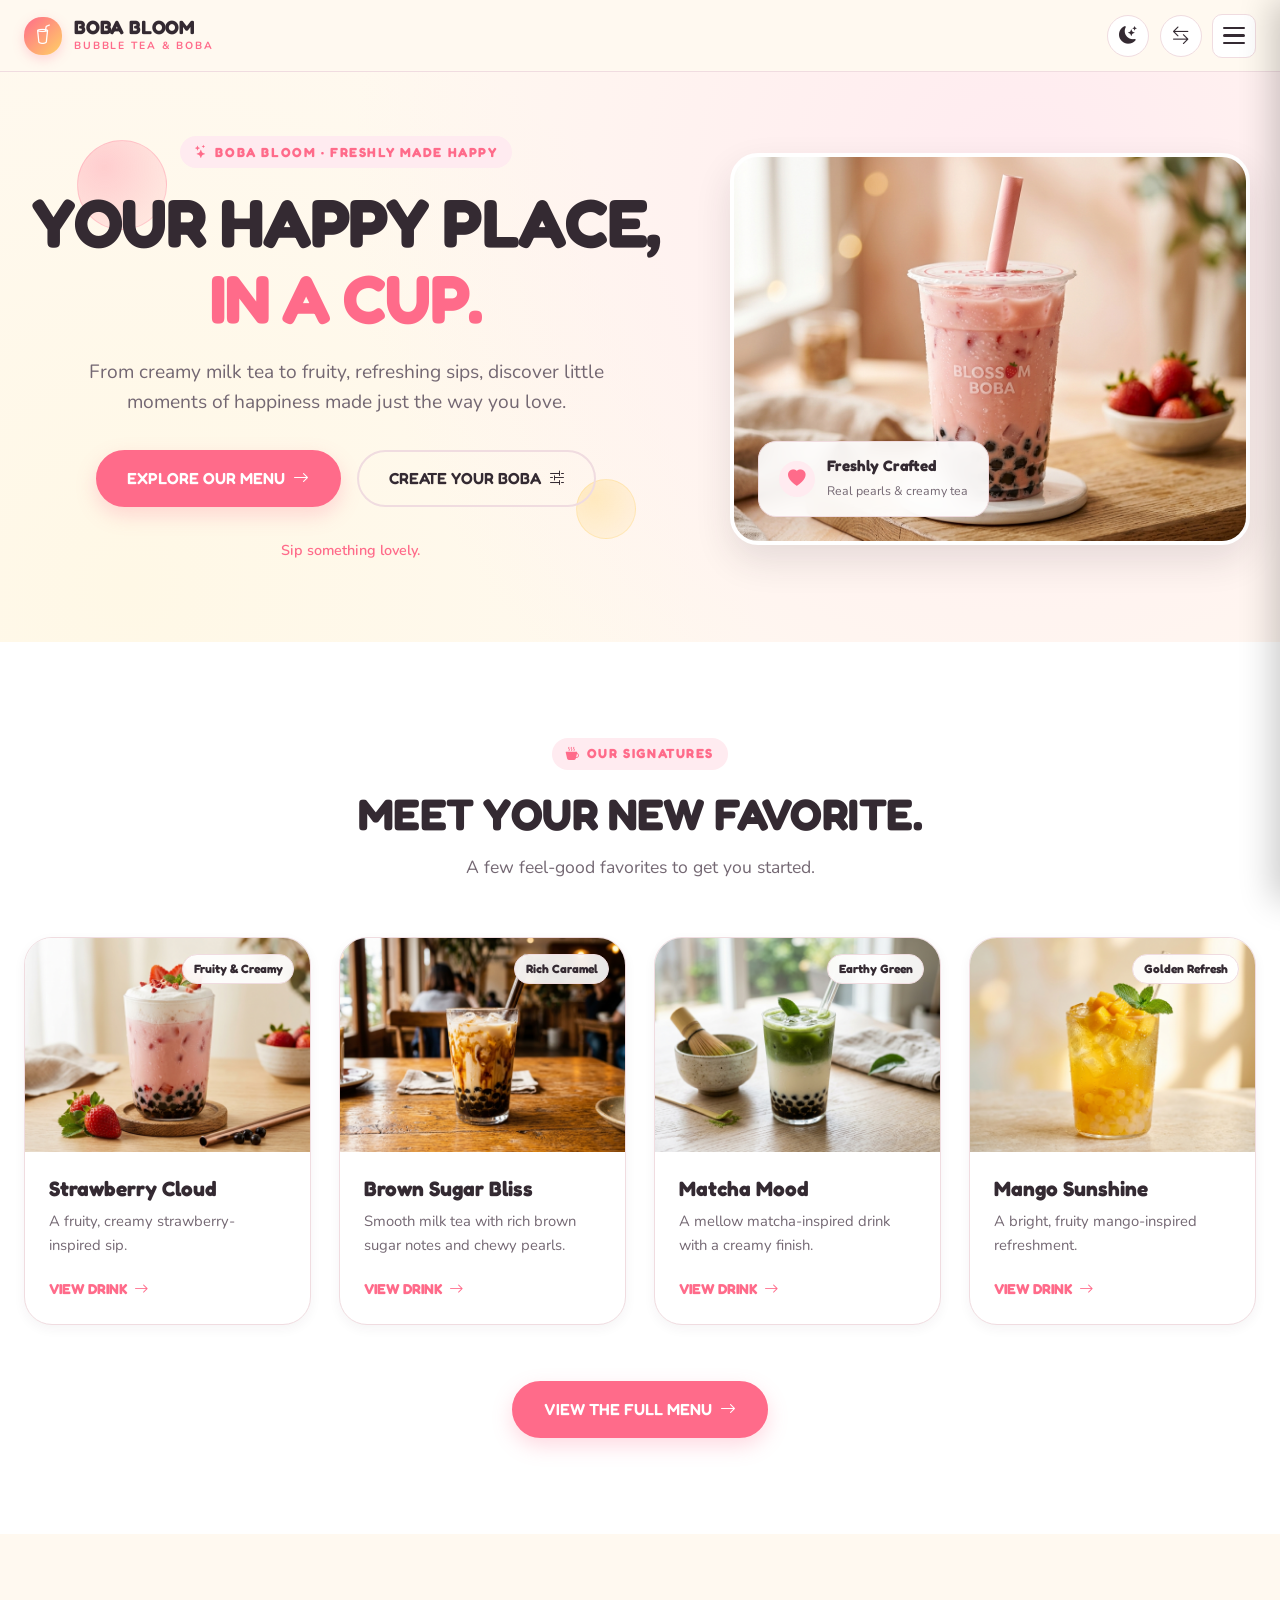
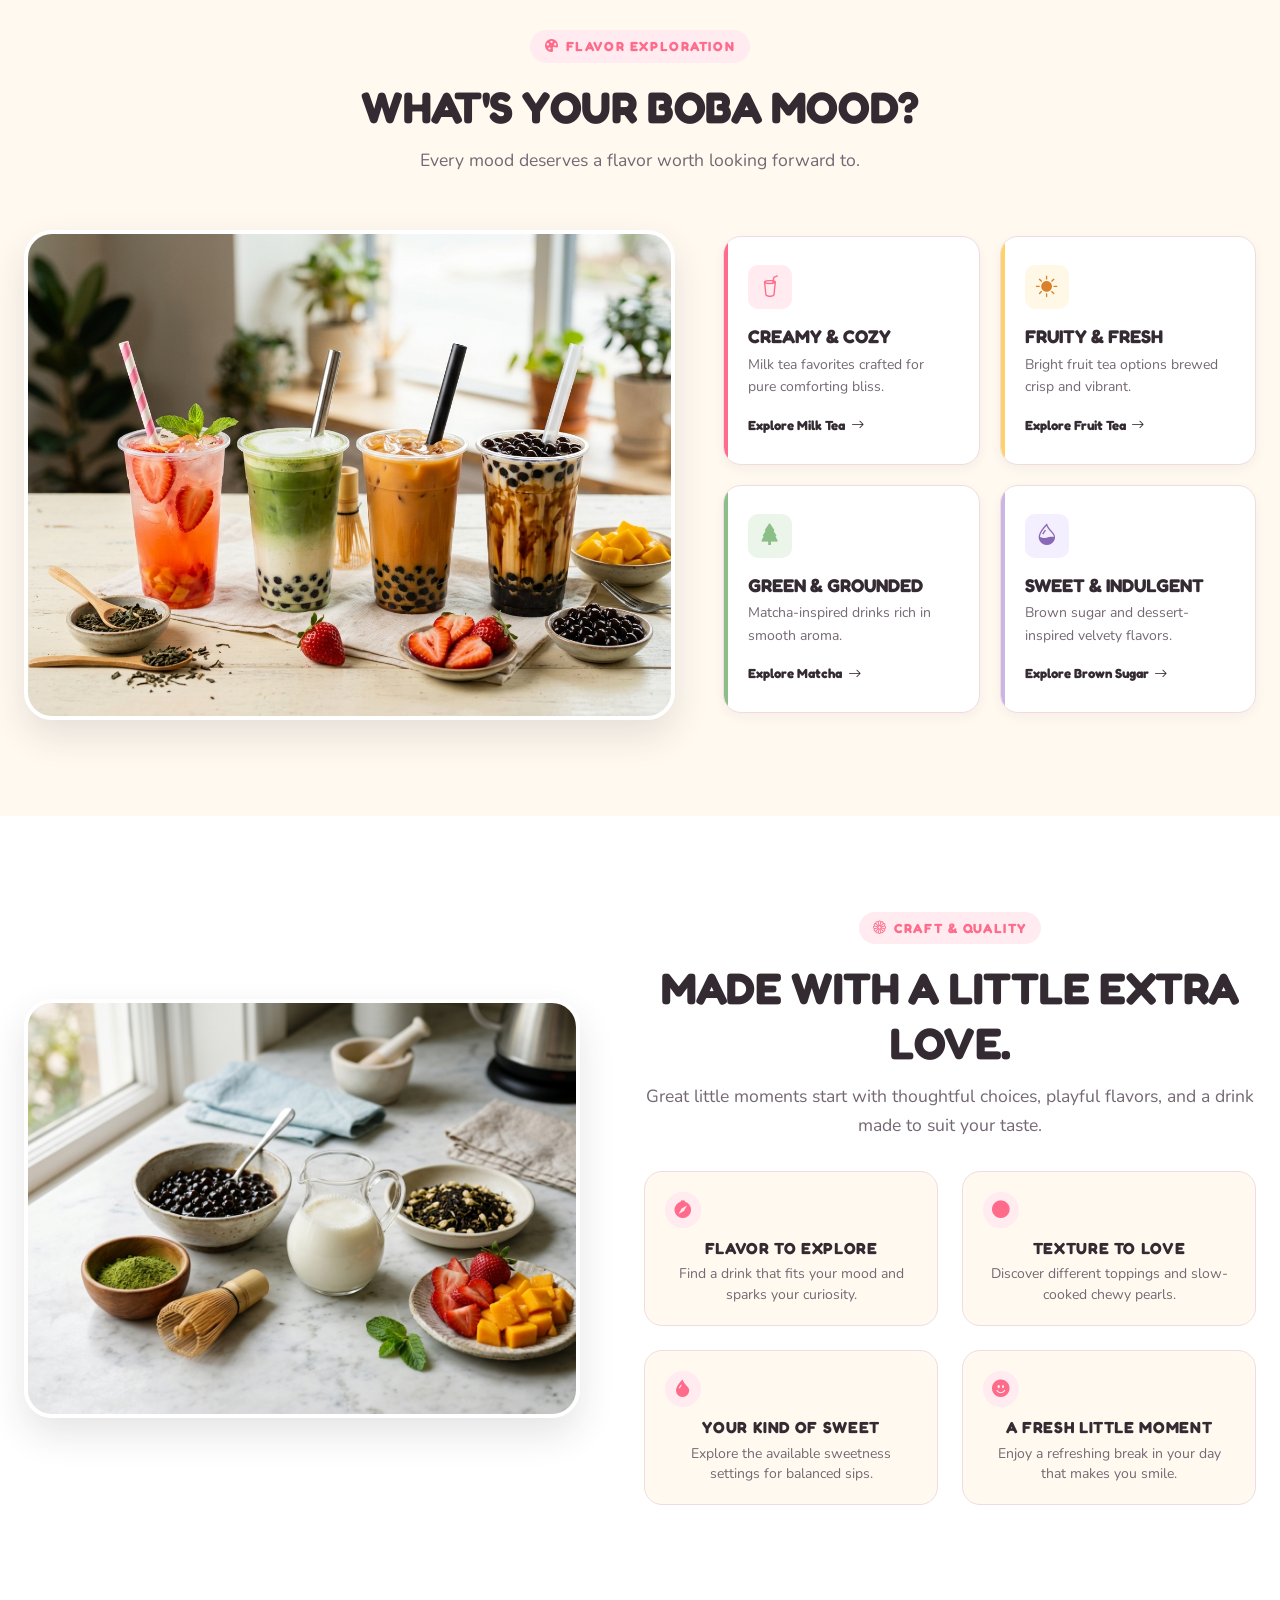
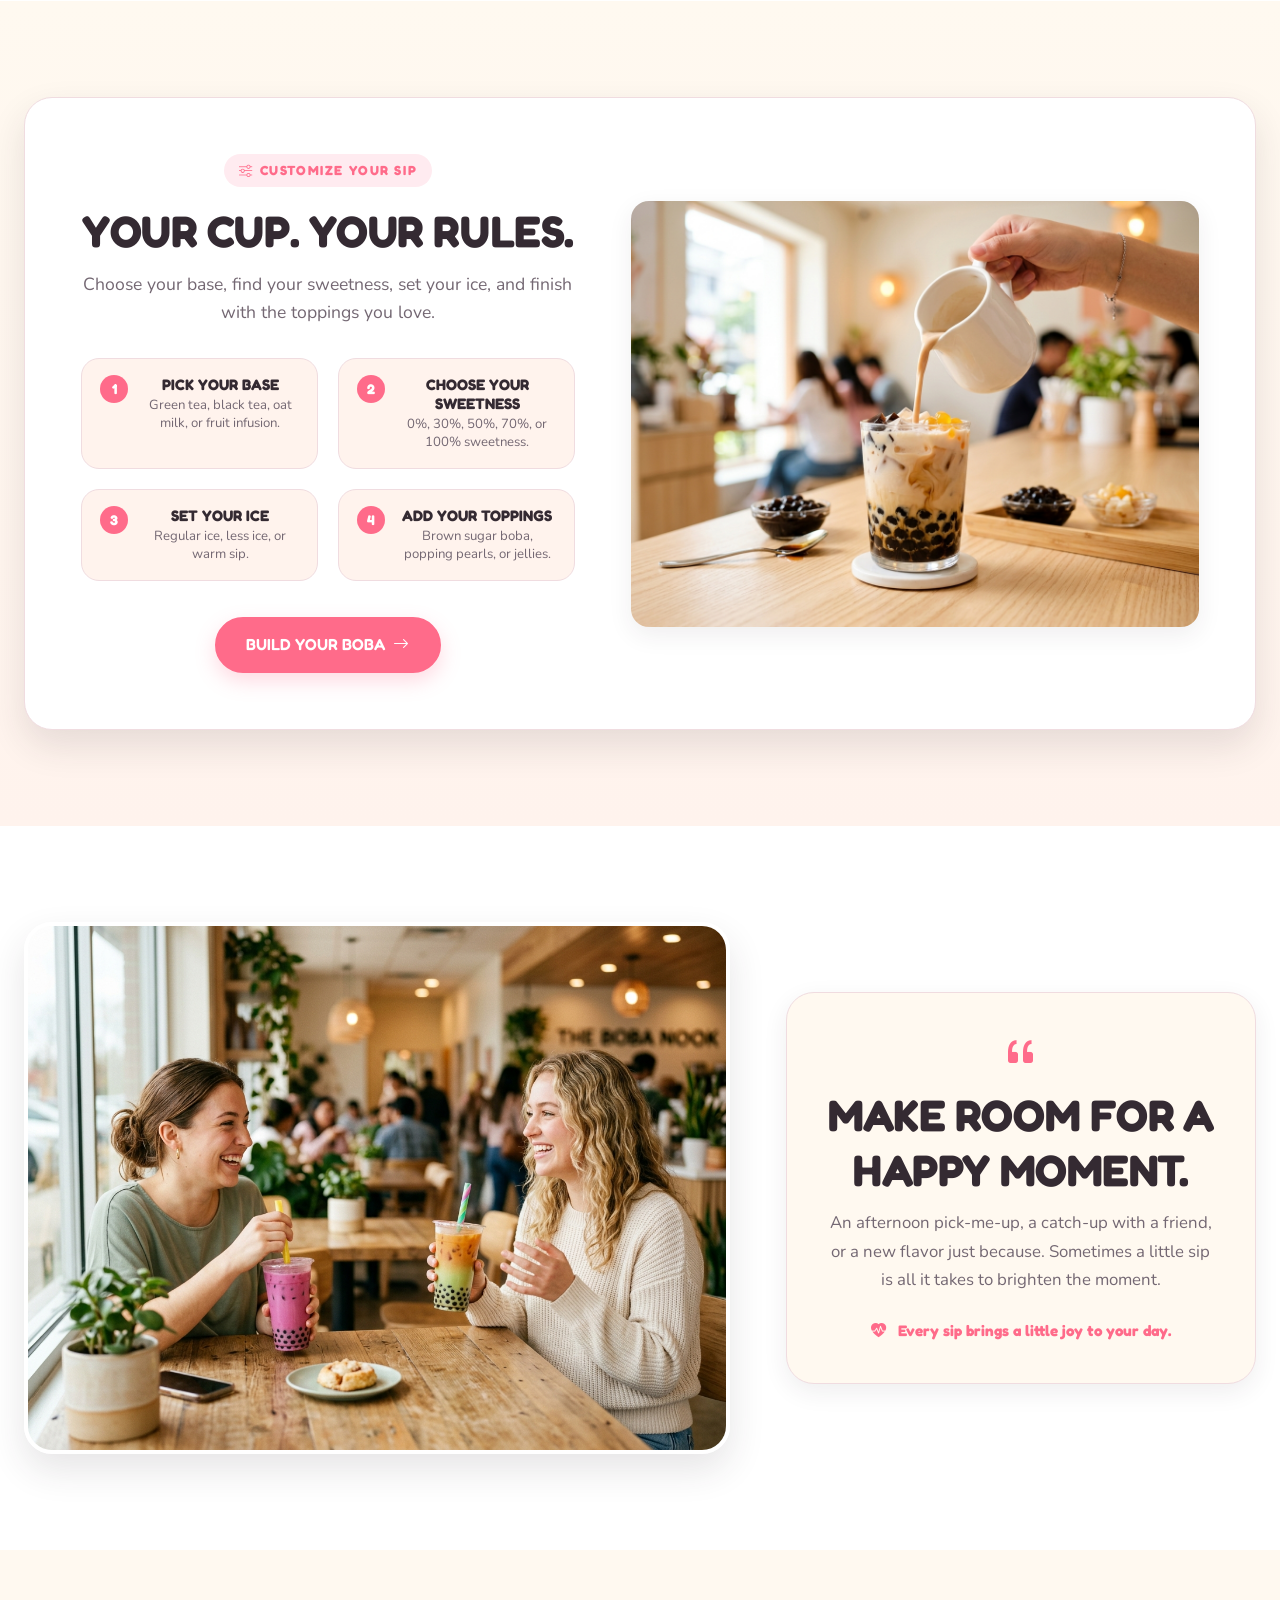
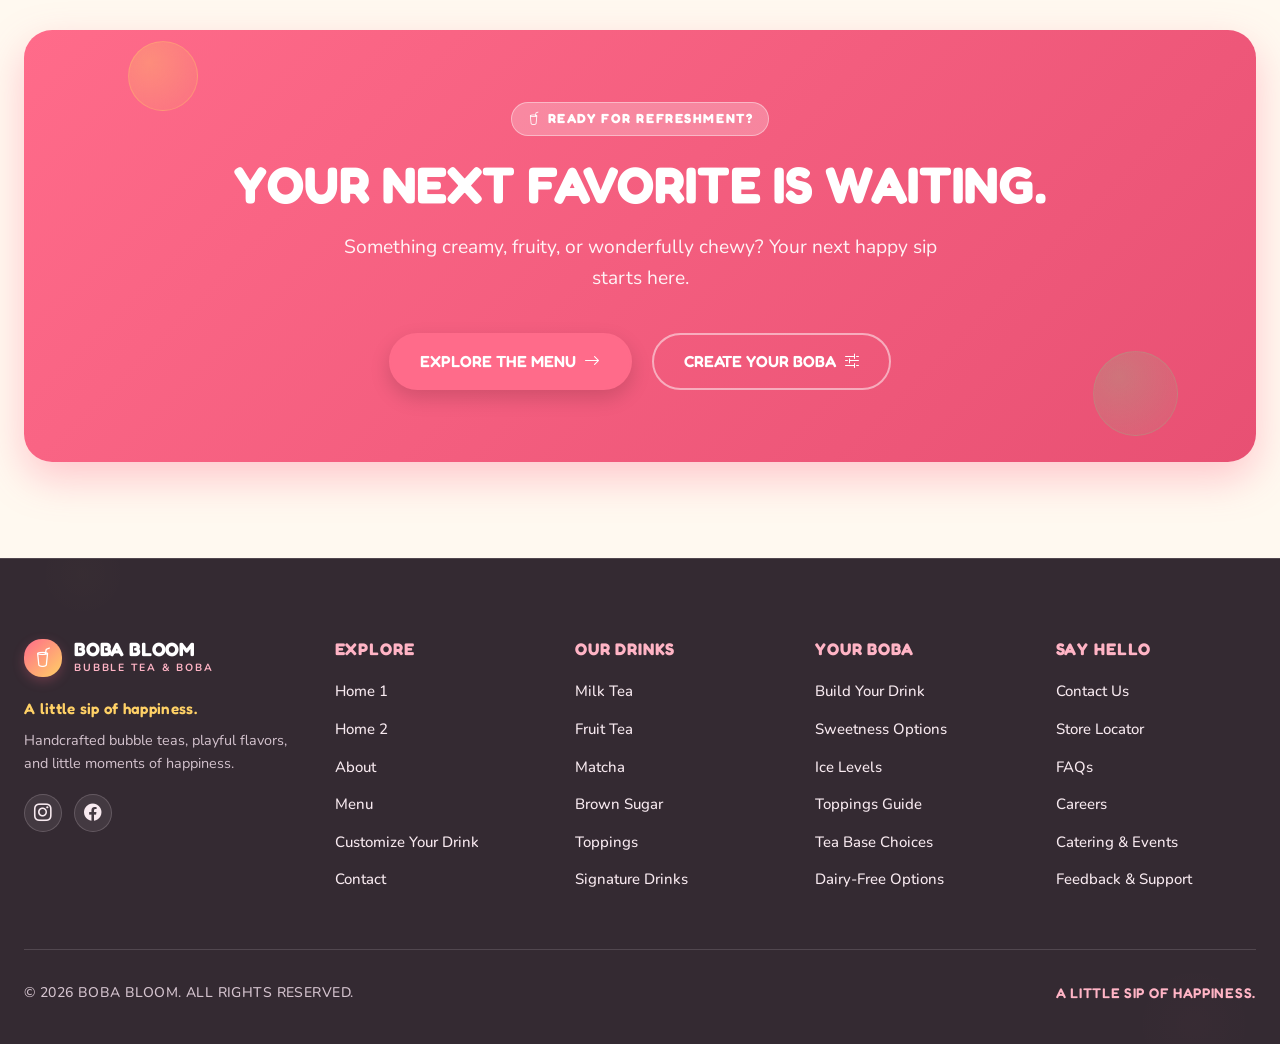
==== index.html @ f73e334e "Initial commit" ====
<!DOCTYPE html>
<html lang="en" dir="ltr" data-theme="light">
<head>
  <meta charset="UTF-8">
  <meta name="viewport" content="width=device-width, initial-scale=1.0">
  <title>BOBA BLOOM — A Little Sip of Happiness | Bubble Tea & Boba Shop</title>
  <meta name="description" content="Discover playful flavors, creamy milk teas, and handcrafted boba drinks at Boba Bloom. Made fresh with love to bring a little sip of happiness to your day.">

  <!-- Favicon -->
  <link rel="icon" type="image/svg+xml" href="assets/images/favicon.svg">
  <link rel="icon" type="image/png" sizes="32x32" href="assets/images/favicon.png">
  <link rel="apple-touch-icon" href="assets/images/favicon.png">

  <!-- Instant Theme & Direction initialization to prevent layout/color flash -->
  <script>
    (function () {
      try {
        const savedTheme = localStorage.getItem('boba_bloom_theme');
        if (savedTheme) {
          document.documentElement.setAttribute('data-theme', savedTheme);
        } else if (window.matchMedia && window.matchMedia('(prefers-color-scheme: dark)').matches) {
          document.documentElement.setAttribute('data-theme', 'dark');
        }
        const savedDir = localStorage.getItem('boba_bloom_dir');
        if (savedDir) {
          document.documentElement.setAttribute('dir', savedDir);
          document.documentElement.setAttribute('lang', savedDir === 'rtl' ? 'ar' : 'en');
        }
      } catch (e) {}
    })();
  </script>

  <!-- Google Fonts: Fredoka & Nunito -->
  <link rel="preconnect" href="https://fonts.googleapis.com">
  <link rel="preconnect" href="https://fonts.gstatic.com" crossorigin>
  <link href="https://fonts.googleapis.com/css2?family=Fredoka:wght@400;500;600;700&family=Nunito:ital,wght@0,400;0,600;0,700;0,800;1,400&display=swap" rel="stylesheet">

  <!-- Bootstrap Icons -->
  <link rel="stylesheet" href="https://cdn.jsdelivr.net/npm/bootstrap-icons@1.11.3/font/bootstrap-icons.min.css">

  <!-- Stylesheets -->
  <link rel="stylesheet" href="assets/css/style.css">
  <link rel="stylesheet" href="assets/css/pages/home.css">
  <link rel="stylesheet" href="assets/css/responsive.css">
</head>
<body>

  <!-- ========================================================================
       GLOBAL NAVBAR
       ======================================================================== -->
  <header class="boba-navbar" role="banner">
    <div class="boba-container boba-navbar-inner">
      
      <!-- Brand Logo -->
      <a href="index.html" class="boba-brand" aria-label="Boba Bloom Homepage">
        <div class="boba-logo-icon" aria-hidden="true">
          <i class="bi bi-cup-straw"></i>
        </div>
        <div class="boba-brand-text">
          <span class="boba-brand-name">BOBA BLOOM</span>
          <span class="boba-brand-descriptor">BUBBLE TEA & BOBA</span>
        </div>
      </a>

      <!-- Desktop Navigation Menu (1281px+) -->
      <nav class="boba-nav-menu" aria-label="Primary Navigation">
        <div class="boba-nav-dropdown">
          <a href="index.html" class="boba-nav-link active" aria-haspopup="true" aria-expanded="false">
            <span>HOME</span>
            <i class="bi bi-chevron-down" style="font-size: 0.75rem;" aria-hidden="true"></i>
          </a>
          <div class="boba-dropdown-menu" role="menu">
            <a href="index.html" class="boba-dropdown-link active" role="menuitem">Home 1</a>
            <a href="home2.html" class="boba-dropdown-link" role="menuitem">Home 2</a>
          </div>
        </div>
        <a href="about.html" class="boba-nav-link">ABOUT</a>
        <a href="menu.html" class="boba-nav-link">CATEGORIES</a>
        <a href="customize.html" class="boba-nav-link">CUSTOMIZE DRINK</a>
        <a href="about.html#our-story" class="boba-nav-link">BLOG</a>
        <a href="contact.html" class="boba-nav-link">CONTACT</a>
      </nav>

      <!-- Right Side Controls & Actions -->
      <div class="boba-nav-controls">
        
        <!-- Dark Mode Toggle Button -->
        <button type="button" class="boba-icon-btn theme-toggle-btn" aria-label="Toggle dark mode" title="Toggle dark mode">
          <i class="bi bi-moon-stars-fill"></i>
        </button>

        <!-- RTL / LTR Direction Toggle Button -->
        <button type="button" class="boba-icon-btn rtl-toggle-btn" aria-label="Toggle text direction" title="RTL / LTR Toggle">
          <i class="bi bi-arrow-left-right" aria-hidden="true"></i>
        </button>

        <!-- Desktop Explore Menu CTA Button -->
        <a href="contact.html#contact-form" class="boba-btn boba-btn-dark boba-navbar-cta">
          <span>EXPLORE MENU</span>
          <i class="bi bi-arrow-right" aria-hidden="true"></i>
        </a>

        <!-- Mobile/Tablet Hamburger Menu Toggle -->
        <button type="button" class="boba-hamburger-btn" aria-label="Open navigation menu" aria-expanded="false" aria-controls="mobile-drawer">
          <span></span>
          <span></span>
          <span></span>
        </button>

      </div>

    </div>
  </header>

  <!-- ========================================================================
       MOBILE & TABLET DRAWER MENU
       ======================================================================== -->
  <div class="boba-drawer-backdrop" aria-hidden="true"></div>
  
  <aside id="mobile-drawer" class="boba-drawer" aria-label="Mobile Navigation Drawer" aria-hidden="true">
    <div class="boba-drawer-header">
      <a href="index.html" class="boba-brand" aria-label="Boba Bloom Homepage">
        <div class="boba-logo-icon" aria-hidden="true">
          <i class="bi bi-cup-straw"></i>
        </div>
        <div class="boba-brand-text">
          <span class="boba-brand-name">BOBA BLOOM</span>
          <span class="boba-brand-descriptor">BUBBLE TEA & BOBA</span>
        </div>
      </a>
      <button type="button" class="boba-drawer-close" aria-label="Close navigation menu">
        <i class="bi bi-x-lg"></i>
      </button>
    </div>

    <div class="boba-drawer-body">
      <nav class="boba-drawer-nav" aria-label="Mobile Menu Links">
        <!-- Home Dropdown -->
        <div class="boba-drawer-dropdown is-expanded">
          <button type="button" class="boba-drawer-link boba-drawer-dropdown-btn active" aria-expanded="true">
            <span class="drawer-link-inner">
              <i class="bi bi-house-door" aria-hidden="true"></i>
              <span>HOME</span>
            </span>
            <i class="bi bi-chevron-down drawer-chevron" aria-hidden="true"></i>
          </button>
          <div class="boba-drawer-submenu">
            <a href="index.html" class="boba-drawer-sublink active">
              <i class="bi bi-cup-straw" aria-hidden="true"></i>
              <span>Home 1</span>
            </a>
            <a href="home2.html" class="boba-drawer-sublink">
              <i class="bi bi-journal-album" aria-hidden="true"></i>
              <span>Home 2</span>
            </a>
          </div>
        </div>

        <!-- About -->
        <a href="about.html" class="boba-drawer-link">
          <span class="drawer-link-inner">
            <i class="bi bi-info-circle" aria-hidden="true"></i>
            <span>ABOUT</span>
          </span>
          <i class="bi bi-chevron-right" aria-hidden="true"></i>
        </a>

        <!-- Categories -->
        <a href="menu.html" class="boba-drawer-link">
          <span class="drawer-link-inner">
            <i class="bi bi-cup-straw" aria-hidden="true"></i>
            <span>CATEGORIES</span>
          </span>
          <i class="bi bi-chevron-right" aria-hidden="true"></i>
        </a>

        <!-- Customize Drink -->
        <a href="customize.html" class="boba-drawer-link">
          <span class="drawer-link-inner">
            <i class="bi bi-cup-hot" aria-hidden="true"></i>
            <span>CUSTOMIZE DRINK</span>
          </span>
          <i class="bi bi-chevron-right" aria-hidden="true"></i>
        </a>

        <!-- Blog -->
        <a href="about.html#our-story" class="boba-drawer-link">
          <span class="drawer-link-inner">
            <i class="bi bi-journal-text" aria-hidden="true"></i>
            <span>BLOG</span>
          </span>
          <i class="bi bi-chevron-right" aria-hidden="true"></i>
        </a>

        <!-- Contact -->
        <a href="contact.html" class="boba-drawer-link">
          <span class="drawer-link-inner">
            <i class="bi bi-envelope" aria-hidden="true"></i>
            <span>CONTACT</span>
          </span>
          <i class="bi bi-chevron-right" aria-hidden="true"></i>
        </a>
      </nav>

      <div class="boba-drawer-controls">
        <span class="boba-drawer-controls-label">Theme &amp; Direction</span>
        <div class="boba-drawer-toggle-group">
          <button type="button" class="boba-icon-btn theme-toggle-btn" aria-label="Toggle dark mode" title="Toggle dark mode">
            <i class="bi bi-moon-stars-fill"></i>
          </button>
          <button type="button" class="boba-icon-btn rtl-toggle-btn" aria-label="Toggle text direction" title="RTL / LTR Toggle">
            <i class="bi bi-arrow-left-right" aria-hidden="true"></i>
          </button>
        </div>
      </div>
    </div>

    <div class="boba-drawer-footer">
      <a href="contact.html#contact-form" class="boba-btn boba-btn-primary boba-drawer-btn" style="width: 100%;">
        <span>EXPLORE MENU</span>
        <i class="bi bi-arrow-right" aria-hidden="true"></i>
      </a>
    </div>
  </aside>

  <!-- ========================================================================
       MAIN CONTENT (EXACTLY 7 SECTIONS)
       ======================================================================== -->
  <main id="main-content">

    <!-- ----------------------------------------------------------------------
         SECTION 1 — HERO: YOUR HAPPY PLACE, IN A CUP.
         ---------------------------------------------------------------------- -->
    <section class="hero-section" aria-labelledby="hero-heading">
      
      <!-- Decorative background bubbles -->
      <div class="boba-bubble boba-bubble-pink animate-float" style="width: 90px; height: 90px; top: 12%; left: 6%;" aria-hidden="true"></div>
      <div class="boba-bubble boba-bubble-mango animate-float-delay" style="width: 60px; height: 60px; bottom: 18%; left: 45%;" aria-hidden="true"></div>
      <div class="boba-bubble boba-bubble-matcha animate-float" style="width: 75px; height: 75px; top: 18%; right: 5%;" aria-hidden="true"></div>

      <div class="boba-container hero-grid">
        
        <!-- Hero Left Column: Editorial Copy & CTAs -->
        <div class="hero-content">
          <div class="boba-eyebrow">
            <i class="bi bi-stars" aria-hidden="true"></i>
            <span>BOBA BLOOM · FRESHLY MADE HAPPY</span>
          </div>
          
          <h1 id="hero-heading" class="hero-title">
            YOUR HAPPY PLACE, <br>
            <span class="highlight-pink">IN A CUP.</span>
          </h1>
          
          <p class="hero-text">
            From creamy milk tea to fruity, refreshing sips, discover little moments of happiness made just the way you love.
          </p>

          <div class="hero-btn-group boba-btn-group-mobile-stack">
            <a href="contact.html#contact-form" class="boba-btn boba-btn-primary">
              <span>EXPLORE OUR MENU</span>
              <i class="bi bi-arrow-right" aria-hidden="true"></i>
            </a>
            <a href="contact.html#contact-form" class="boba-btn boba-btn-secondary">
              <span>CREATE YOUR BOBA</span>
              <i class="bi bi-sliders2" aria-hidden="true"></i>
            </a>
          </div>

          <div class="hero-note">
            <i class="bi bi-sparkle-fill" aria-hidden="true"></i>
            <span>Sip something lovely.</span>
          </div>
        </div>

        <!-- Hero Right Column: Photorealistic Beverage Image -->
        <div class="hero-image-wrapper">
          <div class="hero-image-card">
            <img src="assets/images/home/hero-boba.webp" 
                 alt="Photorealistic strawberry milk tea boba drink with chewy tapioca pearls and ice condensation in a crystal-clear cup" 
                 width="800" 
                 height="600" 
                 loading="eager" 
                 fetchpriority="high">
            
            <div class="hero-badge">
              <div class="hero-badge-icon">
                <i class="bi bi-heart-fill"></i>
              </div>
              <div class="hero-badge-text">
                <strong>Freshly Crafted</strong>
                <span>Real pearls & creamy tea</span>
              </div>
            </div>
          </div>
        </div>

      </div>
    </section>

    <!-- ----------------------------------------------------------------------
         SECTION 2 — SIGNATURE SIPS
         ---------------------------------------------------------------------- -->
    <section class="signature-section" aria-labelledby="signature-heading">
      <div class="boba-container">
        
        <header class="section-header-center">
          <div class="boba-eyebrow">
            <i class="bi bi-cup-hot-fill" aria-hidden="true"></i>
            <span>OUR SIGNATURES</span>
          </div>
          <h2 id="signature-heading" class="section-title">MEET YOUR NEW FAVORITE.</h2>
          <p class="section-subtitle">A few feel-good favorites to get you started.</p>
        </header>

        <div class="signature-grid">
          
          <!-- Card 1: Strawberry Cloud -->
          <article class="signature-card">
            <div class="signature-card-img-wrap">
              <img src="assets/images/home/signature-strawberry.webp" 
                   alt="Strawberry Cloud boba drink with white cream cap and strawberry garnish" 
                   width="600" 
                   height="450" 
                   loading="lazy">
              <span class="signature-card-tag">Fruity & Creamy</span>
            </div>
            <div class="signature-card-body">
              <h3 class="signature-card-title">Strawberry Cloud</h3>
              <p class="signature-card-desc">A fruity, creamy strawberry-inspired sip.</p>
              <a href="menu.html#strawberry-cloud" class="signature-card-link">
                <span>VIEW DRINK</span>
                <i class="bi bi-arrow-right" aria-hidden="true"></i>
              </a>
            </div>
          </article>

          <!-- Card 2: Brown Sugar Bliss -->
          <article class="signature-card">
            <div class="signature-card-img-wrap">
              <img src="assets/images/home/signature-brown-sugar.webp" 
                   alt="Brown Sugar Bliss boba drink with tiger brown sugar stripes and chewy boba" 
                   width="600" 
                   height="450" 
                   loading="lazy">
              <span class="signature-card-tag">Rich Caramel</span>
            </div>
            <div class="signature-card-body">
              <h3 class="signature-card-title">Brown Sugar Bliss</h3>
              <p class="signature-card-desc">Smooth milk tea with rich brown sugar notes and chewy pearls.</p>
              <a href="menu.html#brown-sugar" class="signature-card-link">
                <span>VIEW DRINK</span>
                <i class="bi bi-arrow-right" aria-hidden="true"></i>
              </a>
            </div>
          </article>

          <!-- Card 3: Matcha Mood -->
          <article class="signature-card">
            <div class="signature-card-img-wrap">
              <img src="assets/images/home/signature-matcha.webp" 
                   alt="Matcha Mood layered green tea latte with dark tapioca pearls" 
                   width="600" 
                   height="450" 
                   loading="lazy">
              <span class="signature-card-tag">Earthy Green</span>
            </div>
            <div class="signature-card-body">
              <h3 class="signature-card-title">Matcha Mood</h3>
              <p class="signature-card-desc">A mellow matcha-inspired drink with a creamy finish.</p>
              <a href="menu.html#matcha" class="signature-card-link">
                <span>VIEW DRINK</span>
                <i class="bi bi-arrow-right" aria-hidden="true"></i>
              </a>
            </div>
          </article>

          <!-- Card 4: Mango Sunshine -->
          <article class="signature-card">
            <div class="signature-card-img-wrap">
              <img src="assets/images/home/signature-mango.webp" 
                   alt="Mango Sunshine golden fruit tea with juicy popping boba and fresh mint" 
                   width="600" 
                   height="450" 
                   loading="lazy">
              <span class="signature-card-tag">Golden Refresh</span>
            </div>
            <div class="signature-card-body">
              <h3 class="signature-card-title">Mango Sunshine</h3>
              <p class="signature-card-desc">A bright, fruity mango-inspired refreshment.</p>
              <a href="menu.html#fruit-tea" class="signature-card-link">
                <span>VIEW DRINK</span>
                <i class="bi bi-arrow-right" aria-hidden="true"></i>
              </a>
            </div>
          </article>

        </div>

        <div class="signature-bottom-cta">
          <a href="contact.html#contact-form" class="boba-btn boba-btn-primary">
            <span>VIEW THE FULL MENU</span>
            <i class="bi bi-arrow-right" aria-hidden="true"></i>
          </a>
        </div>

      </div>
    </section>

    <!-- ----------------------------------------------------------------------
         SECTION 3 — A WORLD OF FLAVORS
         ---------------------------------------------------------------------- -->
    <section class="flavor-world-section" aria-labelledby="flavors-heading">
      <div class="boba-container">
        
        <header class="section-header-center">
          <div class="boba-eyebrow">
            <i class="bi bi-palette-fill" aria-hidden="true"></i>
            <span>FLAVOR EXPLORATION</span>
          </div>
          <h2 id="flavors-heading" class="section-title">WHAT'S YOUR BOBA MOOD?</h2>
          <p class="section-subtitle">Every mood deserves a flavor worth looking forward to.</p>
        </header>

        <div class="flavor-collage-grid">
          
          <!-- Large Photographic Feature -->
          <div class="flavor-feature-media">
            <img src="assets/images/home/flavor-world.webp" 
                 alt="Assortment of handcrafted bubble tea drinks with fresh tea leaves, strawberries, and tapioca pearls" 
                 width="800" 
                 height="600" 
                 loading="lazy">
          </div>

          <!-- 4 Distinct Flavor Destinations -->
          <div class="flavor-cards-grid">
            
            <!-- Category 1: Milk Tea -->
            <a href="menu.html#milk-tea" class="flavor-category-card card-milk-tea">
              <div>
                <div class="flavor-cat-icon icon-pink">
                  <i class="bi bi-cup-straw"></i>
                </div>
                <h3 class="flavor-cat-title">CREAMY & COZY</h3>
                <p class="flavor-cat-desc">Milk tea favorites crafted for pure comforting bliss.</p>
              </div>
              <span class="flavor-cat-action">
                <span>Explore Milk Tea</span>
                <i class="bi bi-arrow-right" aria-hidden="true"></i>
              </span>
            </a>

            <!-- Category 2: Fruit Tea -->
            <a href="menu.html#fruit-tea" class="flavor-category-card card-fruit-tea">
              <div>
                <div class="flavor-cat-icon icon-mango">
                  <i class="bi bi-sun-fill"></i>
                </div>
                <h3 class="flavor-cat-title">FRUITY & FRESH</h3>
                <p class="flavor-cat-desc">Bright fruit tea options brewed crisp and vibrant.</p>
              </div>
              <span class="flavor-cat-action">
                <span>Explore Fruit Tea</span>
                <i class="bi bi-arrow-right" aria-hidden="true"></i>
              </span>
            </a>

            <!-- Category 3: Matcha -->
            <a href="menu.html#matcha" class="flavor-category-card card-matcha">
              <div>
                <div class="flavor-cat-icon icon-matcha">
                  <i class="bi bi-tree-fill"></i>
                </div>
                <h3 class="flavor-cat-title">GREEN & GROUNDED</h3>
                <p class="flavor-cat-desc">Matcha-inspired drinks rich in smooth aroma.</p>
              </div>
              <span class="flavor-cat-action">
                <span>Explore Matcha</span>
                <i class="bi bi-arrow-right" aria-hidden="true"></i>
              </span>
            </a>

            <!-- Category 4: Brown Sugar -->
            <a href="menu.html#brown-sugar" class="flavor-category-card card-brown-sugar">
              <div>
                <div class="flavor-cat-icon icon-lavender">
                  <i class="bi bi-droplet-half"></i>
                </div>
                <h3 class="flavor-cat-title">SWEET & INDULGENT</h3>
                <p class="flavor-cat-desc">Brown sugar and dessert-inspired velvety flavors.</p>
              </div>
              <span class="flavor-cat-action">
                <span>Explore Brown Sugar</span>
                <i class="bi bi-arrow-right" aria-hidden="true"></i>
              </span>
            </a>

          </div>

        </div>

      </div>
    </section>

    <!-- ----------------------------------------------------------------------
         SECTION 4 — GOOD INGREDIENTS, HAPPY SIPS
         ---------------------------------------------------------------------- -->
    <section class="ingredients-section" aria-labelledby="ingredients-heading">
      <div class="boba-container ingredients-grid">
        
        <!-- Large Culinary Photograph -->
        <div class="ingredients-media-card">
          <img src="assets/images/home/fresh-ingredients.webp" 
               alt="Carefully curated fresh ingredients including tapioca pearls, matcha powder whisk, fresh milk, and organic tea leaves" 
               width="800" 
               height="600" 
               loading="lazy">
        </div>

        <!-- Editorial Content & 4 Ideas -->
        <div class="ingredients-content">
          <div class="boba-eyebrow">
            <i class="bi bi-flower1" aria-hidden="true"></i>
            <span>CRAFT & QUALITY</span>
          </div>
          
          <h2 id="ingredients-heading" class="section-title">MADE WITH A LITTLE EXTRA LOVE.</h2>
          
          <p class="section-subtitle">
            Great little moments start with thoughtful choices, playful flavors, and a drink made to suit your taste.
          </p>

          <div class="ingredients-list">
            
            <div class="ingredient-item">
              <div class="ingredient-icon-box">
                <i class="bi bi-compass-fill"></i>
              </div>
              <h4>FLAVOR TO EXPLORE</h4>
              <p>Find a drink that fits your mood and sparks your curiosity.</p>
            </div>

            <div class="ingredient-item">
              <div class="ingredient-icon-box">
                <i class="bi bi-circle-fill"></i>
              </div>
              <h4>TEXTURE TO LOVE</h4>
              <p>Discover different toppings and slow-cooked chewy pearls.</p>
            </div>

            <div class="ingredient-item">
              <div class="ingredient-icon-box">
                <i class="bi bi-droplet-fill"></i>
              </div>
              <h4>YOUR KIND OF SWEET</h4>
              <p>Explore the available sweetness settings for balanced sips.</p>
            </div>

            <div class="ingredient-item">
              <div class="ingredient-icon-box">
                <i class="bi bi-emoji-smile-fill"></i>
              </div>
              <h4>A FRESH LITTLE MOMENT</h4>
              <p>Enjoy a refreshing break in your day that makes you smile.</p>
            </div>

          </div>

        </div>

      </div>
    </section>

    <!-- ----------------------------------------------------------------------
         SECTION 5 — MAKE IT YOURS (CUSTOMIZATION TEASER)
         ---------------------------------------------------------------------- -->
    <section class="custom-preview-section" aria-labelledby="custom-heading">
      <div class="boba-container">
        
        <div class="custom-preview-box">
          
          <div class="custom-preview-content">
            <div class="boba-eyebrow">
              <i class="bi bi-sliders" aria-hidden="true"></i>
              <span>CUSTOMIZE YOUR SIP</span>
            </div>
            
            <h2 id="custom-heading" class="section-title">YOUR CUP. YOUR RULES.</h2>
            
            <p class="section-subtitle">
              Choose your base, find your sweetness, set your ice, and finish with the toppings you love.
            </p>

            <div class="custom-steps-grid">
              
              <div class="custom-step-card">
                <div class="step-num">1</div>
                <div class="step-content">
                  <h4>PICK YOUR BASE</h4>
                  <p>Green tea, black tea, oat milk, or fruit infusion.</p>
                </div>
              </div>

              <div class="custom-step-card">
                <div class="step-num">2</div>
                <div class="step-content">
                  <h4>CHOOSE YOUR SWEETNESS</h4>
                  <p>0%, 30%, 50%, 70%, or 100% sweetness.</p>
                </div>
              </div>

              <div class="custom-step-card">
                <div class="step-num">3</div>
                <div class="step-content">
                  <h4>SET YOUR ICE</h4>
                  <p>Regular ice, less ice, or warm sip.</p>
                </div>
              </div>

              <div class="custom-step-card">
                <div class="step-num">4</div>
                <div class="step-content">
                  <h4>ADD YOUR TOPPINGS</h4>
                  <p>Brown sugar boba, popping pearls, or jellies.</p>
                </div>
              </div>

            </div>

            <a href="contact.html#contact-form" class="boba-btn boba-btn-primary">
              <span>BUILD YOUR BOBA</span>
              <i class="bi bi-arrow-right" aria-hidden="true"></i>
            </a>
          </div>

          <div class="custom-preview-media">
            <img src="assets/images/home/happy-moments.webp" 
                 alt="Step by step bubble tea customization in a modern sunny cafe" 
                 width="800" 
                 height="600" 
                 loading="lazy">
          </div>

        </div>

      </div>
    </section>

    <!-- ----------------------------------------------------------------------
         SECTION 6 — LITTLE SIPS, BIG SMILES
         ---------------------------------------------------------------------- -->
    <section class="lifestyle-section" aria-labelledby="lifestyle-heading">
      <div class="boba-container lifestyle-grid">
        
        <!-- Lifestyle Photography -->
        <div class="lifestyle-media-wrapper">
          <img src="assets/images/home/home-closing.webp" 
               alt="Friends sharing colorful bubble tea drinks in a warm, welcoming cafe atmosphere" 
               width="800" 
               height="600" 
               loading="lazy">
        </div>

        <!-- Lifestyle Editorial Message Card -->
        <div class="lifestyle-content-card">
          <div class="lifestyle-quote-mark" aria-hidden="true">
            <i class="bi bi-quote"></i>
          </div>
          
          <h2 id="lifestyle-heading" class="section-title">MAKE ROOM FOR A HAPPY MOMENT.</h2>
          
          <p>
            An afternoon pick-me-up, a catch-up with a friend, or a new flavor just because. Sometimes a little sip is all it takes to brighten the moment.
          </p>

          <div class="lifestyle-highlight">
            <i class="bi bi-heart-pulse-fill" aria-hidden="true"></i>
            <span>Every sip brings a little joy to your day.</span>
          </div>
        </div>

      </div>
    </section>

    <!-- ----------------------------------------------------------------------
         SECTION 7 — CLOSING CTA: YOUR NEXT HAPPY SIP
         ---------------------------------------------------------------------- -->
    <section class="closing-cta-section" aria-labelledby="closing-heading">
      
      <!-- Subtle decorative floating bubble accents -->
      <div class="boba-bubble boba-bubble-mango animate-float" style="width: 70px; height: 70px; top: 15%; left: 10%;" aria-hidden="true"></div>
      <div class="boba-bubble boba-bubble-matcha animate-float-delay" style="width: 85px; height: 85px; bottom: 20%; right: 8%;" aria-hidden="true"></div>

      <div class="boba-container">
        <div class="closing-cta-banner">
          
          <div class="boba-eyebrow" style="background-color: rgba(255, 255, 255, 0.25); color: #FFFFFF; border: 1px solid rgba(255, 255, 255, 0.4);">
            <i class="bi bi-cup-straw" aria-hidden="true"></i>
            <span>READY FOR REFRESHMENT?</span>
          </div>

          <h2 id="closing-heading">YOUR NEXT FAVORITE IS WAITING.</h2>
          
          <p>
            Something creamy, fruity, or wonderfully chewy? Your next happy sip starts here.
          </p>

          <div class="closing-cta-buttons boba-btn-group-mobile-stack">
            <a href="contact.html#contact-form" class="boba-btn boba-btn-primary">
              <span>EXPLORE THE MENU</span>
              <i class="bi bi-arrow-right" aria-hidden="true"></i>
            </a>
            <a href="contact.html#contact-form" class="boba-btn boba-btn-outline-white">
              <span>CREATE YOUR BOBA</span>
              <i class="bi bi-sliders2" aria-hidden="true"></i>
            </a>
          </div>

        </div>
      </div>
    </section>

  </main>

  <!-- ========================================================================
       GLOBAL FOOTER
       ======================================================================== -->
  <footer class="boba-footer" role="contentinfo">
    <!-- Decorative subtle background bubble accents -->
    <div class="boba-footer-bubble" style="width: 120px; height: 120px; bottom: -40px; right: 2%; background: radial-gradient(circle, rgba(255, 107, 138, 0.15), transparent 70%);" aria-hidden="true"></div>
    <div class="boba-footer-bubble" style="width: 90px; height: 90px; top: -30px; left: 3%; background: radial-gradient(circle, rgba(255, 209, 102, 0.12), transparent 70%);" aria-hidden="true"></div>

    <div class="boba-container">
      
      <div class="boba-footer-grid">
        
        <!-- COLUMN 1 — BRAND -->
        <div class="boba-footer-brand">
          <a href="index.html" class="boba-brand" aria-label="Boba Bloom Homepage">
            <div class="boba-logo-icon" aria-hidden="true">
              <i class="bi bi-cup-straw"></i>
            </div>
            <div class="boba-brand-text">
              <span class="boba-brand-name">BOBA BLOOM</span>
              <span class="boba-brand-descriptor">BUBBLE TEA & BOBA</span>
            </div>
          </a>
          <p class="boba-footer-tagline">
            A little sip of happiness.
          </p>
          <p class="boba-footer-desc">
            Handcrafted bubble teas, playful flavors, and little moments of happiness.
          </p>
          <div class="boba-footer-social" aria-label="Follow Boba Bloom on social media">
            <a href="https://www.instagram.com" target="_blank" rel="noopener noreferrer" class="boba-social-btn" aria-label="Follow us on Instagram" title="Instagram">
              <i class="bi bi-instagram"></i>
            </a>
            <a href="https://www.facebook.com" target="_blank" rel="noopener noreferrer" class="boba-social-btn" aria-label="Follow us on Facebook" title="Facebook">
              <i class="bi bi-facebook"></i>
            </a>
          </div>
        </div>

        <!-- COLUMN 2 — EXPLORE -->
        <div class="boba-footer-col">
          <h3 class="boba-footer-heading">EXPLORE</h3>
          <ul class="boba-footer-links">
            <li><a href="index.html">Home 1</a></li>
            <li><a href="home2.html">Home 2</a></li>
            <li><a href="about.html">About</a></li>
            <li><a href="menu.html">Menu</a></li>
            <li><a href="customize.html">Customize Your Drink</a></li>
            <li><a href="contact.html">Contact</a></li>
          </ul>
        </div>

        <!-- COLUMN 3 — OUR DRINKS -->
        <div class="boba-footer-col">
          <h3 class="boba-footer-heading">OUR DRINKS</h3>
          <ul class="boba-footer-links">
            <li><a href="menu.html#milk-tea">Milk Tea</a></li>
            <li><a href="menu.html#fruit-tea">Fruit Tea</a></li>
            <li><a href="menu.html#matcha">Matcha</a></li>
            <li><a href="menu.html#brown-sugar">Brown Sugar</a></li>
            <li><a href="menu.html#toppings">Toppings</a></li>
            <li><a href="menu.html#signature">Signature Drinks</a></li>
          </ul>
        </div>

        <!-- COLUMN 4 — YOUR BOBA -->
        <div class="boba-footer-col">
          <h3 class="boba-footer-heading">YOUR BOBA</h3>
          <ul class="boba-footer-links">
            <li><a href="customize.html#drink-builder">Build Your Drink</a></li>
            <li><a href="customize.html#sweetness">Sweetness Options</a></li>
            <li><a href="customize.html#ice-level">Ice Levels</a></li>
            <li><a href="customize.html#toppings">Toppings Guide</a></li>
            <li><a href="customize.html#base">Tea Base Choices</a></li>
            <li><a href="customize.html#dairy-free">Dairy-Free Options</a></li>
          </ul>
        </div>

        <!-- COLUMN 5 — SAY HELLO -->
        <div class="boba-footer-col">
          <h3 class="boba-footer-heading">SAY HELLO</h3>
          <ul class="boba-footer-links">
            <li><a href="contact.html#contact-form">Contact Us</a></li>
            <li><a href="contact.html#store-locator">Store Locator</a></li>
            <li><a href="contact.html#faqs">FAQs</a></li>
            <li><a href="contact.html#careers">Careers</a></li>
            <li><a href="contact.html#catering">Catering & Events</a></li>
            <li><a href="contact.html#feedback">Feedback & Support</a></li>
          </ul>
        </div>

      </div>

      <!-- FOOTER BOTTOM BAR -->
      <div class="boba-footer-bottom">
        <div class="boba-footer-copy">
          &copy; 2026 BOBA BLOOM. ALL RIGHTS RESERVED.
        </div>
        <div class="boba-footer-tagline-bottom">
          A LITTLE SIP OF HAPPINESS.
        </div>
      </div>

    </div>
  </footer>

  <!-- ========================================================================
       ACCESSIBLE LOGIN MODAL
       ======================================================================== -->
  <div id="boba-login-modal" class="boba-modal-backdrop" aria-hidden="true" role="dialog" aria-modal="true" aria-labelledby="login-modal-title">
    <div class="boba-modal-dialog">
      <div class="boba-modal-header">
        <div class="boba-modal-title-wrap">
          <div class="boba-logo-icon" style="width: 36px; height: 36px; font-size: 1.15rem;" aria-hidden="true">
            <i class="bi bi-cup-straw"></i>
          </div>
          <div>
            <h2 id="login-modal-title" class="boba-modal-title">Welcome Back</h2>
            <p class="boba-modal-subtitle">Sign in to your Boba Bloom account</p>
          </div>
        </div>
        <button type="button" class="boba-modal-close" aria-label="Close login dialog">
          <i class="bi bi-x-lg"></i>
        </button>
      </div>

      <form id="boba-login-form" class="boba-modal-body" onsubmit="event.preventDefault(); alert('Signed in successfully! Welcome to Boba Bloom.'); document.getElementById('boba-login-modal').classList.remove('is-open');">
        <div class="boba-form-group">
          <label for="login-email" class="boba-form-label">Email or Username</label>
          <div class="boba-input-wrapper">
            <i class="bi bi-envelope boba-input-icon"></i>
            <input type="text" id="login-email" class="boba-input-control" placeholder="you@example.com" required>
          </div>
        </div>

        <div class="boba-form-group">
          <label for="login-password" class="boba-form-label">Password</label>
          <div class="boba-input-wrapper">
            <i class="bi bi-lock boba-input-icon"></i>
            <input type="password" id="login-password" class="boba-input-control" placeholder="••••••••" required>
          </div>
        </div>

        <div class="boba-login-options">
          <label class="boba-checkbox-wrap">
            <input type="checkbox" checked>
            <span class="boba-checkbox-label" style="font-size: 0.85rem;">Remember me</span>
          </label>
          <a href="#" class="boba-forgot-link" onclick="event.preventDefault(); alert('Password reset instructions sent to your registered email.');">Forgot password?</a>
        </div>

        <button type="submit" class="boba-btn boba-btn-primary boba-btn-submit" style="width: 100%;">
          <i class="bi bi-box-arrow-in-right"></i>
          <span>SIGN IN</span>
        </button>

        <div class="boba-modal-footer-note">
          <span>Don't have an account?</span>
          <a href="#" onclick="event.preventDefault(); alert('Registration open! Welcome to Boba Bloom Rewards.');">Sign Up Free</a>
        </div>
      </form>
    </div>
  </div>

  <!-- Scripts -->
  <script src="assets/js/main.js"></script>
  <script src="assets/js/navigation.js"></script>
</body>
</html>
---- assets/css/style.css ----
/* ==========================================================================
   BOBA BLOOM — CORE STYLESHEET & DESIGN SYSTEM
   Tagline: A Little Sip of Happiness.
   ========================================================================== */

/* --------------------------------------------------------------------------
   1. CSS VARIABLES & THEME TOKENS
   -------------------------------------------------------------------------- */
:root {
  /* Brand Palette */
  --color-pink: #FF6B8A;
  --color-pink-hover: #ff5275;
  --color-pink-light: #FFEBF0;
  --color-matcha: #8CBF88;
  --color-matcha-hover: #79ab75;
  --color-matcha-light: #EBF5EA;
  --color-mango: #FFD166;
  --color-mango-hover: #fbc23d;
  --color-mango-light: #FFF8E6;
  --color-lavender: #C9B6E4;
  --color-lavender-light: #F4EFFF;
  --color-peach: #FFE5D9;
  --color-peach-light: #FFF3ED;

  /* Neutrals (Light Mode Default) */
  --bg-main: #FFF9F0;
  --bg-surface: #FFFFFF;
  --bg-surface-alt: #FFF3ED;
  --bg-card: #FFFFFF;
  --bg-navbar: #FFF9F0;
  --text-primary: #342A32;
  --text-muted: #746873;
  --text-on-dark: #FFFFFF;
  --border-color: #F0DCE0;
  --border-subtle: #F6E7EB;

  /* Shadows */
  --shadow-sm: 0 4px 12px rgba(52, 42, 50, 0.05);
  --shadow-md: 0 8px 24px rgba(52, 42, 50, 0.08);
  --shadow-lg: 0 16px 36px rgba(52, 42, 50, 0.12);
  --shadow-pink: 0 8px 20px rgba(255, 107, 138, 0.25);

  /* Typography */
  --font-heading: 'Fredoka', 'Baloo 2', 'Nunito', -apple-system, BlinkMacSystemFont, 'Segoe UI', Roboto, sans-serif;
  --font-body: 'Nunito', 'Inter', -apple-system, BlinkMacSystemFont, 'Segoe UI', Roboto, sans-serif;

  /* Transitions */
  --transition-fast: 0.2s ease;
  --transition-normal: 0.3s cubic-bezier(0.25, 0.8, 0.25, 1);
  --transition-bounce: 0.4s cubic-bezier(0.34, 1.56, 0.64, 1);

  /* Radii */
  --radius-sm: 10px;
  --radius-md: 18px;
  --radius-lg: 28px;
  --radius-full: 9999px;

  /* Layout */
  --container-max-width: 1280px;
  --navbar-height: 82px;
}

/* --------------------------------------------------------------------------
   DARK MODE OVERRIDES
   -------------------------------------------------------------------------- */
[data-theme="dark"] {
  --bg-main: #1C151B;
  --bg-surface: #261D25;
  --bg-surface-alt: #2D222C;
  --bg-card: #281F27;
  --bg-navbar: #1C151B;
  --text-primary: #F8EAF0;
  --text-muted: #C0B0BD;
  --border-color: #433342;
  --border-subtle: #3A2B39;
  --shadow-sm: 0 4px 12px rgba(0, 0, 0, 0.3);
  --shadow-md: 0 8px 24px rgba(0, 0, 0, 0.4);
  --shadow-lg: 0 16px 36px rgba(0, 0, 0, 0.5);
  --shadow-pink: 0 8px 22px rgba(255, 107, 138, 0.18);
  --color-pink-light: #3A242E;
  --color-matcha-light: #233423;
  --color-mango-light: #3D331B;
  --color-lavender-light: #2F273D;
  --color-peach: #362624;
  --color-peach-light: #2C201F;
}

/* --------------------------------------------------------------------------
   2. RESET & BASE ELEMENTS
   -------------------------------------------------------------------------- */
*, *::before, *::after {
  box-sizing: border-box;
  margin: 0;
  padding: 0;
}

html {
  font-size: 16px;
  scroll-behavior: smooth;
  -webkit-text-size-adjust: 100%;
}

body {
  font-family: var(--font-body);
  color: var(--text-primary);
  background-color: var(--bg-main);
  line-height: 1.6;
  min-height: 100vh;
  display: flex;
  flex-direction: column;
  overflow-x: hidden;
  transition: background-color var(--transition-normal), color var(--transition-normal);
}

img, svg {
  display: block;
  max-width: 100%;
  height: auto;
}

a {
  color: inherit;
  text-decoration: none;
  transition: color var(--transition-fast);
}

button {
  font-family: inherit;
  border: none;
  background: none;
  cursor: pointer;
}

/* Typography Classes */
h1, h2, h3, h4, h5, h6, .heading-font {
  font-family: var(--font-heading);
  font-weight: 600;
  color: var(--text-primary);
  line-height: 1.25;
}

p {
  color: var(--text-muted);
}

/* Container */
.boba-container {
  width: 100%;
  max-width: var(--container-max-width);
  margin-inline: auto;
  padding-inline: 1.5rem;
}

/* --------------------------------------------------------------------------
   3. BUTTONS & UI CONTROLS
   -------------------------------------------------------------------------- */
.boba-btn {
  display: inline-flex;
  align-items: center;
  justify-content: center;
  gap: 0.5rem;
  padding: 0.85rem 1.85rem;
  font-family: var(--font-heading);
  font-size: 1rem;
  font-weight: 600;
  border-radius: var(--radius-full);
  text-align: center;
  transition: all var(--transition-bounce);
  min-height: 48px;
  min-width: 44px;
  text-decoration: none;
  cursor: pointer;
  white-space: nowrap;
}

.boba-btn-pink,
.boba-btn-primary {
  background-color: var(--color-pink) !important;
  color: #FFFFFF !important;
  box-shadow: var(--shadow-pink);
  border: 2px solid var(--color-pink) !important;
}

.boba-btn-pink:hover,
.boba-btn-primary:hover {
  background-color: var(--color-pink-hover) !important;
  border-color: var(--color-pink-hover) !important;
  color: #FFFFFF !important;
  transform: translateY(-2px);
  box-shadow: 0 12px 24px rgba(255, 107, 138, 0.35);
}

.boba-btn-pink *,
.boba-btn-primary * {
  color: #FFFFFF !important;
}

[data-theme="dark"] .boba-btn-pink,
[data-theme="dark"] .boba-btn-primary {
  background-color: var(--color-pink) !important;
  color: #FFFFFF !important;
  border-color: var(--color-pink) !important;
  box-shadow: 0 8px 24px rgba(255, 107, 138, 0.45) !important;
}

[data-theme="dark"] .boba-btn-pink *,
[data-theme="dark"] .boba-btn-primary * {
  color: #FFFFFF !important;
}

.boba-btn-dark {
  background-color: #342A32;
  color: #FFFFFF;
  border: 2px solid #342A32;
}

[data-theme="dark"] .boba-btn-dark {
  background-color: var(--color-pink);
  border-color: var(--color-pink);
  color: #FFFFFF;
}

.boba-btn-dark:hover {
  background-color: var(--color-pink);
  border-color: var(--color-pink);
  color: #FFFFFF;
  transform: translateY(-2px);
}

.boba-btn-secondary,
.boba-btn-outline {
  background-color: transparent;
  color: var(--text-primary);
  border: 2px solid var(--border-color);
}

[data-theme="dark"] .boba-btn-secondary,
[data-theme="dark"] .boba-btn-outline {
  color: var(--text-primary);
  border-color: var(--border-color);
}

.boba-btn-secondary:hover,
.boba-btn-outline:hover {
  background-color: var(--bg-surface-alt);
  border-color: var(--color-pink);
  color: var(--color-pink);
  transform: translateY(-2px);
}

.boba-btn-light {
  background-color: var(--bg-surface);
  color: var(--text-primary);
  border: 2px solid var(--border-color);
}

[data-theme="dark"] .boba-btn-light {
  background-color: var(--bg-card);
  color: var(--text-primary);
  border-color: var(--border-color);
}

.boba-btn-light:hover {
  background-color: var(--color-pink);
  border-color: var(--color-pink);
  color: #FFFFFF;
  transform: translateY(-2px);
}

.boba-btn-sm {
  padding: 0.45rem 1rem;
  font-size: 0.85rem;
  min-height: 36px;
}

.boba-btn-outline-white {
  background-color: transparent;
  color: #FFFFFF;
  border: 2px solid rgba(255, 255, 255, 0.5);
}

.boba-btn-outline-white:hover {
  background-color: #FFFFFF;
  color: #342A32;
  border-color: #FFFFFF;
  transform: translateY(-2px);
}

/* Eyebrows and Badges */
.boba-eyebrow {
  display: inline-flex;
  align-items: center;
  gap: 0.4rem;
  font-family: var(--font-heading);
  font-size: 0.825rem;
  font-weight: 700;
  text-transform: uppercase;
  letter-spacing: 0.12em;
  color: var(--color-pink);
  background-color: var(--color-pink-light);
  padding: 0.35rem 0.9rem;
  border-radius: var(--radius-full);
  margin-bottom: 1rem;
}

[data-theme="dark"] .boba-eyebrow {
  color: #FFA1B5;
  background-color: rgba(255, 107, 138, 0.15);
}

/* --------------------------------------------------------------------------
   4. GLOBAL NAVBAR
   -------------------------------------------------------------------------- */
.boba-navbar {
  position: sticky;
  top: 0;
  z-index: 1000;
  height: var(--navbar-height);
  background-color: var(--bg-navbar);
  border-bottom: 1px solid var(--border-color);
  transition: background-color var(--transition-normal), border-color var(--transition-normal);
  backdrop-filter: blur(12px);
  -webkit-backdrop-filter: blur(12px);
}

.boba-navbar-inner {
  display: flex;
  align-items: center;
  justify-content: space-between;
  height: 100%;
}

/* Brand Logo */
.boba-brand {
  display: flex;
  align-items: center;
  gap: 0.75rem;
  text-decoration: none;
  flex-shrink: 0;
}

.boba-logo-icon {
  width: 44px;
  height: 44px;
  background: linear-gradient(135deg, var(--color-pink), var(--color-mango));
  border-radius: var(--radius-md);
  display: flex;
  align-items: center;
  justify-content: center;
  color: #FFFFFF;
  font-size: 1.4rem;
  box-shadow: 0 4px 12px rgba(255, 107, 138, 0.25);
  flex-shrink: 0;
}

.boba-brand-text {
  display: flex;
  flex-direction: column;
  white-space: nowrap;
}

.boba-brand-name {
  font-family: var(--font-heading);
  font-size: 1.35rem;
  font-weight: 700;
  line-height: 1.1;
  color: var(--text-primary);
  letter-spacing: -0.01em;
  white-space: nowrap;
}

.boba-brand-descriptor {
  font-family: var(--font-body);
  font-size: 0.7rem;
  font-weight: 700;
  letter-spacing: 0.18em;
  color: var(--color-pink);
  text-transform: uppercase;
  white-space: nowrap;
}

/* Nav Menu — Hidden on Mobile & Tablet (<= 1280px), Shown on Desktop (1281px+) */
.boba-nav-menu {
  display: none;
  list-style: none;
}

@media (min-width: 1281px) {
  .boba-nav-menu {
    display: flex;
    align-items: center;
    gap: 1.4rem;
  }
}

.boba-nav-link {
  font-family: var(--font-heading);
  font-size: 0.92rem;
  font-weight: 600;
  letter-spacing: 0.02em;
  color: var(--text-primary);
  padding: 0.45rem 0.35rem;
  position: relative;
  transition: color var(--transition-fast);
  text-decoration: none;
  display: inline-flex;
  align-items: center;
  gap: 0.25rem;
  white-space: nowrap;
}

.boba-nav-link:hover,
.boba-nav-link.active {
  color: var(--color-pink);
}

.boba-nav-link::after {
  content: '';
  position: absolute;
  bottom: 0;
  left: 0;
  width: 0;
  height: 3px;
  background-color: var(--color-pink);
  border-radius: var(--radius-full);
  transition: width var(--transition-normal);
}

.boba-nav-link:hover::after,
.boba-nav-link.active::after {
  width: 100%;
}

/* Nav Dropdowns (Desktop) */
.boba-nav-dropdown {
  position: relative;
  display: inline-flex;
  align-items: center;
}

.boba-dropdown-menu {
  position: absolute;
  top: 100%;
  left: 0;
  min-width: 175px;
  background-color: var(--bg-card);
  border: 1px solid var(--border-color);
  border-radius: var(--radius-md);
  box-shadow: var(--shadow-lg);
  padding: 0.5rem;
  opacity: 0;
  visibility: hidden;
  transform: translateY(8px);
  transition: all var(--transition-fast);
  z-index: 1000;
  display: flex;
  flex-direction: column;
  gap: 0.25rem;
}

[dir="rtl"] .boba-dropdown-menu {
  left: auto;
  right: 0;
}

.boba-nav-dropdown:hover .boba-dropdown-menu,
.boba-nav-dropdown:focus-within .boba-dropdown-menu {
  opacity: 1;
  visibility: visible;
  transform: translateY(0);
}

.boba-dropdown-link {
  padding: 0.6rem 1rem;
  border-radius: var(--radius-sm);
  color: var(--text-primary);
  font-family: var(--font-heading);
  font-size: 0.925rem;
  font-weight: 600;
  text-decoration: none;
  transition: all var(--transition-fast);
}

.boba-dropdown-link:hover,
.boba-dropdown-link.active {
  background-color: var(--color-pink-light);
  color: var(--color-pink);
}

/* Right Side Controls */
.boba-nav-controls {
  display: flex;
  align-items: center;
  gap: 0.65rem;
  flex-shrink: 0;
}

.boba-icon-btn {
  width: 42px;
  height: 42px;
  border-radius: 50%;
  border: 1px solid var(--border-color);
  background-color: var(--bg-surface);
  color: var(--text-primary);
  display: flex;
  align-items: center;
  justify-content: center;
  font-size: 1.1rem;
  transition: all var(--transition-fast);
}

.boba-icon-btn:hover {
  background-color: var(--color-pink-light);
  color: var(--color-pink);
  border-color: var(--color-pink);
  transform: scale(1.05);
}

/* Top Navbar Desktop-only buttons (Hidden on Mobile & Tablet <= 1280px) */
.boba-navbar-login,
.boba-navbar-cta {
  display: none !important;
}

/* Mobile & Tablet Hamburger Button (Visible on Mobile & Tablet <= 1280px) */
.boba-hamburger-btn {
  display: flex;
  width: 44px;
  height: 44px;
  border-radius: var(--radius-sm);
  border: 1px solid var(--border-color);
  background-color: var(--bg-surface);
  color: var(--text-primary);
  flex-direction: column;
  align-items: center;
  justify-content: center;
  gap: 5px;
  padding: 10px;
}

@media (min-width: 1281px) {
  .boba-navbar-login,
  .boba-navbar-cta {
    display: inline-flex !important;
  }

  .boba-hamburger-btn {
    display: none !important;
  }
}

.boba-hamburger-btn span {
  display: block;
  width: 22px;
  height: 2.5px;
  background-color: var(--text-primary);
  border-radius: 2px;
  transition: all var(--transition-normal);
}

.boba-hamburger-btn.is-active span:nth-child(1) {
  transform: translateY(7.5px) rotate(45deg);
}

.boba-hamburger-btn.is-active span:nth-child(2) {
  opacity: 0;
}

.boba-hamburger-btn.is-active span:nth-child(3) {
  transform: translateY(-7.5px) rotate(-45deg);
}

/* --------------------------------------------------------------------------
   5. MOBILE & TABLET DRAWER MENU
   -------------------------------------------------------------------------- */
.boba-drawer-backdrop {
  position: fixed;
  inset: 0;
  background-color: rgba(30, 20, 28, 0.6);
  backdrop-filter: blur(4px);
  -webkit-backdrop-filter: blur(4px);
  z-index: 1050;
  opacity: 0;
  visibility: hidden;
  transition: opacity var(--transition-normal), visibility var(--transition-normal);
}

.boba-drawer-backdrop.is-open {
  opacity: 1;
  visibility: visible;
}

.boba-drawer {
  position: fixed;
  top: 0;
  right: 0;
  width: 100%;
  max-width: 380px;
  height: 100vh;
  height: 100dvh;
  background-color: var(--bg-surface);
  z-index: 1100;
  box-shadow: -8px 0 32px rgba(0, 0, 0, 0.2);
  display: flex;
  flex-direction: column;
  transform: translateX(100%);
  transition: transform var(--transition-bounce);
  overflow-y: auto;
}

[dir="rtl"] .boba-drawer {
  right: auto;
  left: 0;
  transform: translateX(-100%);
}

.boba-drawer.is-open {
  transform: translateX(0);
}

.boba-drawer-header {
  display: flex;
  align-items: center;
  justify-content: space-between;
  padding: 1.5rem;
  border-bottom: 1px solid var(--border-color);
}

.boba-drawer-close {
  width: 40px;
  height: 40px;
  border-radius: 50%;
  background-color: var(--bg-surface-alt);
  color: var(--text-primary);
  display: flex;
  align-items: center;
  justify-content: center;
  font-size: 1.25rem;
  transition: all var(--transition-fast);
}

.boba-drawer-close:hover {
  background-color: var(--color-pink);
  color: #FFFFFF;
}

.boba-drawer-body {
  padding: 1.5rem;
  display: flex;
  flex-direction: column;
  gap: 1.75rem;
  flex: 1;
}

.boba-drawer-nav {
  display: flex;
  flex-direction: column;
  gap: 0.5rem;
  list-style: none;
}

.boba-drawer-link {
  display: flex;
  align-items: center;
  justify-content: space-between;
  padding: 0.75rem 1.15rem;
  border-radius: var(--radius-md);
  font-family: var(--font-heading);
  font-size: 1.05rem;
  font-weight: 600;
  color: var(--text-primary);
  background-color: transparent;
  transition: all var(--transition-fast);
  text-decoration: none;
}

.drawer-link-inner {
  display: inline-flex;
  align-items: center;
  gap: 0.85rem;
}

.drawer-link-inner i {
  font-size: 1.15rem;
  color: var(--color-pink);
  width: 22px;
  text-align: center;
  flex-shrink: 0;
  transition: transform var(--transition-fast);
}

.boba-drawer-link:hover .drawer-link-inner i,
.boba-drawer-link.active .drawer-link-inner i {
  transform: scale(1.15);
}

.boba-drawer-link:hover,
.boba-drawer-link.active {
  background-color: var(--color-pink-light);
  color: var(--color-pink);
}

/* Mobile & Tablet Drawer Submenu */
.boba-drawer-dropdown {
  display: flex;
  flex-direction: column;
}

.boba-drawer-dropdown-btn {
  width: 100%;
  border: none;
  background: none;
  cursor: pointer;
  text-align: start;
}

.boba-drawer-dropdown-btn .drawer-chevron {
  transition: transform var(--transition-normal);
}

.boba-drawer-dropdown.is-expanded .boba-drawer-dropdown-btn .drawer-chevron {
  transform: rotate(180deg);
}

.boba-drawer-submenu {
  display: none;
  flex-direction: column;
  gap: 0.35rem;
  padding-inline-start: 1.5rem;
  padding-block: 0.35rem 0.5rem;
}

.boba-drawer-dropdown.is-expanded .boba-drawer-submenu {
  display: flex;
}

.boba-drawer-sublink {
  display: inline-flex;
  align-items: center;
  gap: 0.65rem;
  padding: 0.6rem 1rem;
  border-radius: var(--radius-sm);
  font-family: var(--font-heading);
  font-size: 0.95rem;
  font-weight: 500;
  color: var(--text-muted);
  text-decoration: none;
  transition: all var(--transition-fast);
}

.boba-drawer-sublink i {
  color: var(--color-pink);
  font-size: 0.95rem;
}

.boba-drawer-sublink:hover,
.boba-drawer-sublink.active {
  color: var(--color-pink);
  background-color: var(--color-pink-light);
  font-weight: 700;
}

.boba-drawer-controls {
  display: flex;
  align-items: center;
  justify-content: space-between;
  padding-top: 1.25rem;
  border-top: 1px solid var(--border-color);
}

.boba-drawer-controls-label {
  font-family: var(--font-heading);
  font-size: 0.9rem;
  font-weight: 600;
  color: var(--text-primary);
}

.boba-drawer-toggle-group {
  display: flex;
  align-items: center;
  gap: 0.75rem;
}

.boba-drawer-footer {
  padding: 1.5rem;
  border-top: 1px solid var(--border-color);
}

/* --------------------------------------------------------------------------
   5B. ACCESSIBLE LOGIN MODAL
   -------------------------------------------------------------------------- */
.boba-modal-backdrop {
  position: fixed;
  inset: 0;
  background-color: rgba(30, 20, 28, 0.65);
  backdrop-filter: blur(6px);
  -webkit-backdrop-filter: blur(6px);
  z-index: 1200;
  display: flex;
  align-items: center;
  justify-content: center;
  padding: 1.5rem;
  opacity: 0;
  visibility: hidden;
  transition: opacity var(--transition-normal), visibility var(--transition-normal);
}

.boba-modal-backdrop.is-open {
  opacity: 1;
  visibility: visible;
}

.boba-modal-dialog {
  background-color: var(--bg-surface);
  border: 1px solid var(--border-color);
  border-radius: var(--radius-lg);
  box-shadow: 0 24px 60px rgba(0, 0, 0, 0.25);
  width: 100%;
  max-width: 440px;
  padding: 2.25rem 2rem;
  transform: scale(0.95) translateY(12px);
  transition: transform var(--transition-bounce);
  max-height: 90vh;
  overflow-y: auto;
}

.boba-modal-backdrop.is-open .boba-modal-dialog {
  transform: scale(1) translateY(0);
}

.boba-modal-header {
  display: flex;
  align-items: flex-start;
  justify-content: space-between;
  gap: 1rem;
  margin-bottom: 1.75rem;
}

.boba-modal-title-wrap {
  display: flex;
  align-items: center;
  gap: 0.85rem;
}

.boba-modal-title {
  font-family: var(--font-heading);
  font-size: 1.35rem;
  font-weight: 700;
  color: var(--text-primary);
  margin-bottom: 0.2rem;
  line-height: 1.2;
}

.boba-modal-subtitle {
  font-size: 0.85rem;
  color: var(--text-muted);
  line-height: 1.4;
}

.boba-modal-close {
  width: 36px;
  height: 36px;
  border-radius: 50%;
  background-color: var(--bg-surface-alt);
  border: 1px solid var(--border-color);
  color: var(--text-primary);
  display: flex;
  align-items: center;
  justify-content: center;
  font-size: 1.1rem;
  cursor: pointer;
  transition: all var(--transition-fast);
  flex-shrink: 0;
}

.boba-modal-close:hover {
  background-color: var(--color-pink);
  color: #FFFFFF;
  border-color: var(--color-pink);
}

.boba-modal-body {
  display: flex;
  flex-direction: column;
  gap: 1.25rem;
}

.boba-form-group {
  display: flex;
  flex-direction: column;
  gap: 0.4rem;
}

.boba-form-group .boba-form-label {
  font-family: var(--font-heading);
  font-size: 0.88rem;
  font-weight: 600;
  color: var(--text-primary);
}

.boba-form-group .boba-input-wrapper {
  position: relative;
  display: flex;
  align-items: center;
}

.boba-form-group .boba-input-icon {
  position: absolute;
  left: 1rem;
  color: var(--color-pink);
  font-size: 1rem;
  pointer-events: none;
}

[dir="rtl"] .boba-form-group .boba-input-icon {
  left: auto;
  right: 1rem;
}

.boba-form-group .boba-input-control {
  width: 100%;
  padding: 0.75rem 1rem 0.75rem 2.6rem;
  border-radius: var(--radius-md);
  border: 1.5px solid var(--border-color);
  background-color: var(--bg-card);
  color: var(--text-primary);
  font-family: var(--font-body);
  font-size: 0.95rem;
  transition: all var(--transition-fast);
}

[dir="rtl"] .boba-form-group .boba-input-control {
  padding: 0.75rem 2.6rem 0.75rem 1rem;
}

.boba-form-group .boba-input-control:focus {
  border-color: var(--color-pink);
  outline: none;
  box-shadow: 0 0 0 3px rgba(255, 107, 138, 0.2);
}

.boba-login-options {
  display: flex;
  align-items: center;
  justify-content: space-between;
  font-size: 0.85rem;
  margin-top: -0.25rem;
}

.boba-forgot-link {
  color: var(--color-pink);
  text-decoration: none;
  font-weight: 600;
}

.boba-forgot-link:hover {
  text-decoration: underline;
}

.boba-modal-footer-note {
  text-align: center;
  font-size: 0.88rem;
  color: var(--text-muted);
  margin-top: 0.5rem;
}

.boba-modal-footer-note a {
  color: var(--color-pink);
  font-weight: 700;
  text-decoration: none;
  margin-inline-start: 0.35rem;
}

.boba-modal-footer-note a:hover {
  text-decoration: underline;
}

/* --------------------------------------------------------------------------
   6. GLOBAL FOOTER
   -------------------------------------------------------------------------- */
.boba-footer {
  background-color: #342A32;
  color: #F8EAF0;
  padding-top: 5rem;
  padding-bottom: 2.5rem;
  margin-top: auto;
  border-top: 1px solid rgba(248, 234, 240, 0.15);
  position: relative;
  overflow: hidden;
}

/* Subtle decorative bubble accents in footer */
.boba-footer-bubble {
  position: absolute;
  border-radius: 50%;
  pointer-events: none;
  z-index: 0;
  opacity: 0.12;
}

.boba-footer > .boba-container {
  position: relative;
  z-index: 1;
}

/* Main 5-Column Grid */
.boba-footer-grid {
  display: grid;
  grid-template-columns: 1.35fr 1fr 1fr 1fr 1fr;
  gap: 2.5rem;
  margin-bottom: 3.5rem;
  align-items: start;
}

/* Column 1 — Brand */
.boba-footer-brand {
  display: flex;
  flex-direction: column;
  align-items: flex-start;
}

.boba-footer-brand .boba-brand {
  margin-bottom: 0.75rem;
  text-decoration: none;
}

.boba-footer-brand .boba-brand-name {
  color: #FFFFFF;
}

.boba-footer-brand .boba-brand-descriptor {
  color: #FFB4C5;
}

.boba-footer-tagline {
  font-family: var(--font-heading);
  font-size: 0.95rem;
  font-weight: 600;
  color: #FFD166;
  margin-top: 0.5rem;
  margin-bottom: 0.5rem;
  letter-spacing: 0.02em;
}

.boba-footer-desc {
  font-size: 0.9rem;
  line-height: 1.55;
  color: #D4C3CE;
  margin-bottom: 1.25rem;
  max-width: 290px;
}

.boba-footer-social {
  display: flex;
  gap: 0.75rem;
  align-items: center;
}

.boba-social-btn {
  display: inline-flex;
  align-items: center;
  justify-content: center;
  width: 38px;
  height: 38px;
  border-radius: 50%;
  background: rgba(248, 234, 240, 0.08);
  border: 1px solid rgba(248, 234, 240, 0.18);
  color: #F8EAF0;
  font-size: 1.1rem;
  text-decoration: none;
  transition: all var(--transition-fast);
}

.boba-social-btn:hover {
  background-color: #FFD166;
  color: #342A32;
  border-color: #FFD166;
  transform: translateY(-2px);
}

.boba-social-btn:focus-visible {
  outline: 2px solid #FFD166;
  outline-offset: 3px;
}

/* Columns 2-5 — Headings and Links */
.boba-footer-col {
  display: flex;
  flex-direction: column;
}

.boba-footer-col h3,
.boba-footer-heading {
  font-family: var(--font-heading);
  font-size: 1.05rem;
  font-weight: 700;
  color: #FFB4C5;
  margin-top: 0;
  margin-bottom: 1.25rem;
  text-transform: uppercase;
  letter-spacing: 0.05em;
  line-height: 1.2;
}

.boba-footer-links {
  list-style: none;
  padding: 0;
  margin: 0;
  display: flex;
  flex-direction: column;
  gap: 0.75rem;
}

.boba-footer-links a {
  color: #F8EAF0;
  font-size: 0.935rem;
  font-weight: 500;
  text-decoration: none;
  line-height: 1.35;
  transition: color var(--transition-fast), padding-inline-start var(--transition-fast);
  display: inline-block;
}

.boba-footer-links a:hover {
  color: #FFD166;
  padding-inline-start: 4px;
}

.boba-footer-links a:focus-visible {
  outline: 2px solid #FFD166;
  outline-offset: 3px;
  border-radius: 4px;
}

/* Bottom Bar */
.boba-footer-bottom {
  padding-top: 2rem;
  border-top: 1px solid rgba(248, 234, 240, 0.15);
  display: flex;
  align-items: center;
  justify-content: space-between;
  flex-wrap: wrap;
  gap: 1rem;
  font-size: 0.875rem;
  color: #D4C3CE;
}

.boba-footer-copy {
  font-weight: 500;
  letter-spacing: 0.03em;
}

.boba-footer-tagline-bottom {
  font-family: var(--font-heading);
  font-weight: 600;
  color: #FFB4C5;
  letter-spacing: 0.05em;
  text-transform: uppercase;
}

/* --------------------------------------------------------------------------
   7. DECORATIVE FLOATING BUBBLES
   -------------------------------------------------------------------------- */
.boba-bubble {
  position: absolute;
  border-radius: 50%;
  pointer-events: none;
  z-index: 1;
}

.boba-bubble-pink {
  background: radial-gradient(circle at 30% 30%, rgba(255, 107, 138, 0.3), rgba(255, 107, 138, 0.08));
  border: 1px solid rgba(255, 107, 138, 0.25);
}

.boba-bubble-matcha {
  background: radial-gradient(circle at 30% 30%, rgba(140, 191, 136, 0.3), rgba(140, 191, 136, 0.08));
  border: 1px solid rgba(140, 191, 136, 0.25);
}

.boba-bubble-mango {
  background: radial-gradient(circle at 30% 30%, rgba(255, 209, 102, 0.35), rgba(255, 209, 102, 0.08));
  border: 1px solid rgba(255, 209, 102, 0.3);
}

@keyframes floatBubble {
  0%, 100% {
    transform: translateY(0px) scale(1);
  }
  50% {
    transform: translateY(-15px) scale(1.05);
  }
}

.animate-float {
  animation: floatBubble 6s ease-in-out infinite;
}

.animate-float-delay {
  animation: floatBubble 7s ease-in-out infinite 2s;
}

@media (prefers-reduced-motion: reduce) {
  .animate-float, .animate-float-delay {
    animation: none !important;
  }
}

/* --------------------------------------------------------------------------
   8. ACCESSIBILITY & UTILITIES
   -------------------------------------------------------------------------- */
.visually-hidden {
  position: absolute !important;
  width: 1px !important;
  height: 1px !important;
  padding: 0 !important;
  margin: -1px !important;
  overflow: hidden !important;
  clip: rect(0, 0, 0, 0) !important;
  white-space: nowrap !important;
  border: 0 !important;
}

:focus-visible {
  outline: 3px solid var(--color-pink);
  outline-offset: 3px;
}
---- assets/css/pages/home.css ----
/* ==========================================================================
   BOBA BLOOM — HOME PAGE STYLESHEET (home.css)
   Contains styles for all 7 Home content sections
   ========================================================================== */

/* --------------------------------------------------------------------------
   SECTION 1 — HERO: YOUR HAPPY PLACE, IN A CUP
   -------------------------------------------------------------------------- */
.hero-section {
  position: relative;
  padding-block: 4rem 5rem;
  overflow: hidden;
  background: radial-gradient(circle at 80% 20%, var(--color-pink-light) 0%, transparent 60%),
              radial-gradient(circle at 10% 90%, var(--color-mango-light) 0%, transparent 50%),
              var(--bg-main);
}

.hero-grid {
  display: grid;
  grid-template-columns: 1.15fr 0.95fr;
  align-items: center;
  gap: 3.5rem;
  position: relative;
  z-index: 2;
}

.hero-content {
  display: flex;
  flex-direction: column;
  align-items: flex-start;
}

.hero-title {
  font-size: clamp(2.5rem, 5.5vw, 4.25rem);
  font-weight: 700;
  line-height: 1.12;
  letter-spacing: -0.02em;
  margin-bottom: 1.25rem;
}

.hero-title span.highlight-pink {
  color: var(--color-pink);
}

.hero-text {
  font-size: clamp(1.05rem, 1.5vw, 1.25rem);
  line-height: 1.6;
  color: var(--text-muted);
  margin-bottom: 2rem;
  max-width: 540px;
}

.hero-btn-group {
  display: flex;
  align-items: center;
  flex-wrap: wrap;
  gap: 1rem;
  margin-bottom: 2rem;
}

.hero-note {
  display: flex;
  align-items: center;
  gap: 0.5rem;
  font-size: 0.9rem;
  font-weight: 600;
  color: var(--color-pink);
}

.hero-image-wrapper {
  position: relative;
  display: flex;
  justify-content: center;
}

.hero-image-card {
  position: relative;
  border-radius: var(--radius-lg);
  overflow: hidden;
  box-shadow: var(--shadow-lg);
  border: 4px solid var(--bg-surface);
  background-color: var(--bg-surface);
  max-width: 520px;
  width: 100%;
}

.hero-image-card img {
  width: 100%;
  height: auto;
  aspect-ratio: 4 / 3;
  object-fit: cover;
  display: block;
  transition: transform var(--transition-bounce);
}

.hero-image-card:hover img {
  transform: scale(1.03);
}

.hero-badge {
  position: absolute;
  bottom: 1.5rem;
  left: 1.5rem;
  background-color: rgba(255, 255, 255, 0.92);
  backdrop-filter: blur(10px);
  padding: 0.75rem 1.25rem;
  border-radius: var(--radius-md);
  box-shadow: var(--shadow-md);
  border: 1px solid var(--border-color);
  display: flex;
  align-items: center;
  gap: 0.75rem;
}

[dir="rtl"] .hero-badge {
  left: auto;
  right: 1.5rem;
}

[data-theme="dark"] .hero-badge {
  background-color: rgba(40, 31, 39, 0.92);
  border-color: var(--border-color);
}

.hero-badge-icon {
  width: 36px;
  height: 36px;
  border-radius: 50%;
  background-color: var(--color-pink-light);
  color: var(--color-pink);
  display: flex;
  align-items: center;
  justify-content: center;
  font-size: 1.1rem;
}

.hero-badge-text strong {
  display: block;
  font-family: var(--font-heading);
  font-size: 0.95rem;
  color: var(--text-primary);
}

.hero-badge-text span {
  font-size: 0.775rem;
  color: var(--text-muted);
}

/* --------------------------------------------------------------------------
   SECTION 2 — SIGNATURE SIPS
   -------------------------------------------------------------------------- */
.signature-section {
  padding-block: 6rem;
  background-color: var(--bg-surface);
  position: relative;
  transition: background-color var(--transition-normal);
}

.section-header-center {
  text-align: center;
  max-width: 650px;
  margin-inline: auto;
  margin-bottom: 3.5rem;
}

.section-title {
  font-size: clamp(2rem, 3.5vw, 2.75rem);
  font-weight: 700;
  margin-bottom: 0.75rem;
  letter-spacing: -0.01em;
}

.section-subtitle {
  font-size: 1.1rem;
  color: var(--text-muted);
}

.signature-grid {
  display: grid;
  grid-template-columns: repeat(4, 1fr);
  gap: 1.75rem;
  margin-bottom: 3.5rem;
}

.signature-card {
  background-color: var(--bg-card);
  border-radius: var(--radius-lg);
  border: 1px solid var(--border-color);
  box-shadow: var(--shadow-sm);
  overflow: hidden;
  display: flex;
  flex-direction: column;
  transition: transform var(--transition-bounce), box-shadow var(--transition-normal), border-color var(--transition-normal);
}

.signature-card:hover {
  transform: translateY(-8px);
  box-shadow: var(--shadow-lg);
  border-color: var(--color-pink);
}

.signature-card-img-wrap {
  position: relative;
  aspect-ratio: 4 / 3;
  overflow: hidden;
  background-color: var(--bg-surface-alt);
}

.signature-card-img-wrap img {
  width: 100%;
  height: 100%;
  object-fit: cover;
  transition: transform var(--transition-bounce);
}

.signature-card:hover .signature-card-img-wrap img {
  transform: scale(1.06);
}

.signature-card-tag {
  position: absolute;
  top: 1rem;
  right: 1rem;
  background-color: rgba(255, 255, 255, 0.9);
  backdrop-filter: blur(6px);
  padding: 0.25rem 0.65rem;
  border-radius: var(--radius-full);
  font-family: var(--font-heading);
  font-size: 0.75rem;
  font-weight: 700;
  color: var(--text-primary);
  border: 1px solid var(--border-color);
}

[dir="rtl"] .signature-card-tag {
  right: auto;
  left: 1rem;
}

[data-theme="dark"] .signature-card-tag {
  background-color: rgba(40, 31, 39, 0.9);
}

.signature-card-body {
  padding: 1.5rem;
  display: flex;
  flex-direction: column;
  flex: 1;
}

.signature-card-title {
  font-size: 1.3rem;
  font-weight: 700;
  margin-bottom: 0.5rem;
}

.signature-card-desc {
  font-size: 0.925rem;
  color: var(--text-muted);
  margin-bottom: 1.25rem;
  flex: 1;
}

.signature-card-link {
  font-family: var(--font-heading);
  font-size: 0.9rem;
  font-weight: 700;
  color: var(--color-pink);
  display: inline-flex;
  align-items: center;
  gap: 0.4rem;
  transition: gap var(--transition-fast), color var(--transition-fast);
}

.signature-card-link:hover {
  color: var(--color-pink-hover);
  gap: 0.65rem;
}

.signature-bottom-cta {
  text-align: center;
}

/* --------------------------------------------------------------------------
   SECTION 3 — A WORLD OF FLAVORS (Collage Layout)
   -------------------------------------------------------------------------- */
.flavor-world-section {
  padding-block: 6rem;
  background-color: var(--bg-main);
  position: relative;
}

.flavor-collage-grid {
  display: grid;
  grid-template-columns: 1.1fr 0.9fr;
  gap: 3rem;
  align-items: center;
}

.flavor-feature-media {
  position: relative;
  border-radius: var(--radius-lg);
  overflow: hidden;
  box-shadow: var(--shadow-lg);
  border: 4px solid var(--bg-surface);
}

.flavor-feature-media img {
  width: 100%;
  aspect-ratio: 4 / 3;
  object-fit: cover;
  transition: transform var(--transition-bounce);
}

.flavor-feature-media:hover img {
  transform: scale(1.03);
}

.flavor-cards-grid {
  display: grid;
  grid-template-columns: repeat(2, 1fr);
  gap: 1.25rem;
}

.flavor-category-card {
  padding: 1.75rem 1.5rem;
  border-radius: var(--radius-md);
  border: 1px solid var(--border-color);
  background-color: var(--bg-card);
  box-shadow: var(--shadow-sm);
  display: flex;
  flex-direction: column;
  justify-content: space-between;
  text-decoration: none;
  transition: all var(--transition-bounce);
  position: relative;
  overflow: hidden;
}

.flavor-category-card::before {
  content: '';
  position: absolute;
  top: 0;
  left: 0;
  width: 4px;
  height: 100%;
  background-color: transparent;
  transition: background-color var(--transition-fast);
}

[dir="rtl"] .flavor-category-card::before {
  left: auto;
  right: 0;
}

.flavor-category-card.card-milk-tea:hover {
  background-color: var(--color-peach-light);
  border-color: var(--color-peach);
  transform: translateY(-4px);
}
.flavor-category-card.card-milk-tea::before { background-color: var(--color-pink); }

.flavor-category-card.card-fruit-tea:hover {
  background-color: var(--color-mango-light);
  border-color: var(--color-mango);
  transform: translateY(-4px);
}
.flavor-category-card.card-fruit-tea::before { background-color: var(--color-mango); }

.flavor-category-card.card-matcha:hover {
  background-color: var(--color-matcha-light);
  border-color: var(--color-matcha);
  transform: translateY(-4px);
}
.flavor-category-card.card-matcha::before { background-color: var(--color-matcha); }

.flavor-category-card.card-brown-sugar:hover {
  background-color: var(--color-lavender-light);
  border-color: var(--color-lavender);
  transform: translateY(-4px);
}
.flavor-category-card.card-brown-sugar::before { background-color: var(--color-lavender); }

.flavor-cat-icon {
  width: 44px;
  height: 44px;
  border-radius: var(--radius-sm);
  display: flex;
  align-items: center;
  justify-content: center;
  font-size: 1.35rem;
  margin-bottom: 1rem;
}

.icon-pink { background-color: var(--color-pink-light); color: var(--color-pink); }
.icon-mango { background-color: var(--color-mango-light); color: #D9822B; }
.icon-matcha { background-color: var(--color-matcha-light); color: var(--color-matcha); }
.icon-lavender { background-color: var(--color-lavender-light); color: #8A68B8; }

.flavor-cat-title {
  font-size: 1.15rem;
  font-weight: 700;
  margin-bottom: 0.35rem;
}

.flavor-cat-desc {
  font-size: 0.875rem;
  color: var(--text-muted);
  margin-bottom: 1rem;
}

.flavor-cat-action {
  font-family: var(--font-heading);
  font-size: 0.825rem;
  font-weight: 700;
  color: var(--text-primary);
  display: inline-flex;
  align-items: center;
  gap: 0.35rem;
}

/* --------------------------------------------------------------------------
   SECTION 4 — GOOD INGREDIENTS, HAPPY SIPS
   -------------------------------------------------------------------------- */
.ingredients-section {
  padding-block: 6rem;
  background-color: var(--bg-surface);
  position: relative;
}

.ingredients-grid {
  display: grid;
  grid-template-columns: 1fr 1.1fr;
  gap: 4rem;
  align-items: center;
}

.ingredients-media-card {
  position: relative;
  border-radius: var(--radius-lg);
  overflow: hidden;
  box-shadow: var(--shadow-lg);
  border: 4px solid var(--bg-card);
}

.ingredients-media-card img {
  width: 100%;
  aspect-ratio: 4 / 3;
  object-fit: cover;
  transition: transform var(--transition-bounce);
}

.ingredients-media-card:hover img {
  transform: scale(1.03);
}

.ingredients-list {
  display: grid;
  grid-template-columns: repeat(2, 1fr);
  gap: 1.5rem;
  margin-top: 2rem;
}

.ingredient-item {
  display: flex;
  flex-direction: column;
  gap: 0.4rem;
  padding: 1.25rem;
  border-radius: var(--radius-md);
  background-color: var(--bg-main);
  border: 1px solid var(--border-color);
  transition: transform var(--transition-fast);
}

.ingredient-item:hover {
  transform: translateY(-3px);
}

.ingredient-icon-box {
  width: 36px;
  height: 36px;
  border-radius: 50%;
  background-color: var(--color-pink-light);
  color: var(--color-pink);
  display: flex;
  align-items: center;
  justify-content: center;
  font-size: 1.1rem;
  margin-bottom: 0.25rem;
}

.ingredient-item h4 {
  font-size: 1rem;
  font-weight: 700;
  text-transform: uppercase;
  letter-spacing: 0.04em;
}

.ingredient-item p {
  font-size: 0.875rem;
  line-height: 1.45;
}

/* --------------------------------------------------------------------------
   SECTION 5 — MAKE IT YOURS (Customization Teaser)
   -------------------------------------------------------------------------- */
.custom-preview-section {
  padding-block: 6rem;
  background: linear-gradient(180deg, var(--bg-main) 0%, var(--color-peach-light) 100%);
  position: relative;
}

.custom-preview-box {
  background-color: var(--bg-card);
  border-radius: var(--radius-lg);
  border: 1px solid var(--border-color);
  box-shadow: var(--shadow-lg);
  padding: 3.5rem;
  display: grid;
  grid-template-columns: 1fr 1.15fr;
  gap: 3.5rem;
  align-items: center;
}

.custom-preview-media {
  position: relative;
  border-radius: var(--radius-md);
  overflow: hidden;
  box-shadow: var(--shadow-md);
}

.custom-preview-media img {
  width: 100%;
  aspect-ratio: 4 / 3;
  object-fit: cover;
  transition: transform var(--transition-bounce);
}

.custom-preview-media:hover img {
  transform: scale(1.03);
}

.custom-steps-grid {
  display: grid;
  grid-template-columns: repeat(2, 1fr);
  gap: 1.25rem;
  margin-block: 2rem 2.25rem;
}

.custom-step-card {
  display: flex;
  align-items: flex-start;
  gap: 0.85rem;
  padding: 1rem 1.15rem;
  border-radius: var(--radius-md);
  background-color: var(--bg-surface-alt);
  border: 1px solid var(--border-color);
}

.step-num {
  width: 28px;
  height: 28px;
  border-radius: 50%;
  background-color: var(--color-pink);
  color: #FFFFFF;
  font-family: var(--font-heading);
  font-size: 0.875rem;
  font-weight: 700;
  display: flex;
  align-items: center;
  justify-content: center;
  flex-shrink: 0;
}

.step-content h4 {
  font-size: 0.95rem;
  font-weight: 700;
  margin-bottom: 0.2rem;
}

.step-content p {
  font-size: 0.825rem;
  line-height: 1.35;
}

/* --------------------------------------------------------------------------
   SECTION 6 — LITTLE SIPS, BIG SMILES (Lifestyle Editorial)
   -------------------------------------------------------------------------- */
.lifestyle-section {
  padding-block: 6rem;
  background-color: var(--bg-surface);
  position: relative;
}

.lifestyle-grid {
  display: grid;
  grid-template-columns: 1.2fr 0.8fr;
  gap: 3.5rem;
  align-items: center;
}

.lifestyle-media-wrapper {
  position: relative;
  border-radius: var(--radius-lg);
  overflow: hidden;
  box-shadow: var(--shadow-lg);
  border: 4px solid var(--bg-card);
}

.lifestyle-media-wrapper img {
  width: 100%;
  aspect-ratio: 4 / 3;
  object-fit: cover;
  transition: transform var(--transition-bounce);
}

.lifestyle-media-wrapper:hover img {
  transform: scale(1.03);
}

.lifestyle-content-card {
  padding: 2.5rem;
  background-color: var(--bg-main);
  border-radius: var(--radius-lg);
  border: 1px solid var(--border-color);
  box-shadow: var(--shadow-md);
  position: relative;
}

.lifestyle-quote-mark {
  font-size: 2.5rem;
  color: var(--color-pink);
  line-height: 1;
  margin-bottom: 0.75rem;
}

.lifestyle-content-card p {
  font-size: 1.05rem;
  line-height: 1.7;
  margin-bottom: 1.5rem;
}

.lifestyle-highlight {
  display: flex;
  align-items: center;
  gap: 0.75rem;
  font-family: var(--font-heading);
  font-weight: 700;
  font-size: 0.95rem;
  color: var(--color-pink);
}

/* --------------------------------------------------------------------------
   SECTION 7 — CLOSING CTA: YOUR NEXT HAPPY SIP
   -------------------------------------------------------------------------- */
.closing-cta-section {
  padding-block: 5rem 6rem;
  background-color: var(--bg-main);
  position: relative;
  overflow: hidden;
}

.closing-cta-banner {
  position: relative;
  background: linear-gradient(135deg, var(--color-pink) 0%, #E85073 100%);
  border-radius: var(--radius-lg);
  padding: 4.5rem 3rem;
  text-align: center;
  color: #FFFFFF;
  box-shadow: 0 16px 40px rgba(255, 107, 138, 0.35);
  overflow: hidden;
}

.closing-cta-banner h2 {
  color: #FFFFFF;
  font-size: clamp(2.2rem, 4vw, 3.25rem);
  font-weight: 700;
  margin-bottom: 1rem;
}

.closing-cta-banner p {
  color: rgba(255, 255, 255, 0.92);
  font-size: clamp(1.05rem, 1.5vw, 1.25rem);
  max-width: 600px;
  margin-inline: auto;
  margin-bottom: 2.5rem;
}

.closing-cta-buttons {
  display: flex;
  align-items: center;
  justify-content: center;
  flex-wrap: wrap;
  gap: 1.25rem;
}

.closing-cta-banner .boba-btn-primary {
  background-color: #FFFFFF;
  color: var(--color-pink);
  border-color: #FFFFFF;
  box-shadow: 0 8px 20px rgba(0, 0, 0, 0.15);
}

.closing-cta-banner .boba-btn-primary:hover {
  background-color: var(--bg-main);
  color: var(--color-pink-hover);
  border-color: var(--bg-main);
}

/* --------------------------------------------------------------------------
   RESPONSIVE BREAKPOINTS FOR HOME PAGE
   -------------------------------------------------------------------------- */
@media (max-width: 1024px) {
  .hero-grid,
  .flavor-collage-grid,
  .ingredients-grid,
  .custom-preview-box,
  .lifestyle-grid {
    grid-template-columns: 1fr;
    gap: 2.75rem;
  }

  .hero-content {
    text-align: center;
    align-items: center;
  }

  .hero-text {
    margin-inline: auto;
  }

  .hero-btn-group {
    justify-content: center;
  }

  .signature-grid {
    grid-template-columns: repeat(2, 1fr);
    gap: 1.5rem;
  }
}

@media (max-width: 640px) {
  .signature-grid,
  .flavor-cards-grid,
  .ingredients-list,
  .custom-steps-grid {
    grid-template-columns: 1fr;
  }

  .custom-preview-box {
    padding: 2rem 1.5rem;
  }

  .closing-cta-banner {
    padding: 3rem 1.5rem;
  }

  .hero-badge {
    bottom: 1rem;
    left: 1rem;
    padding: 0.5rem 0.85rem;
  }
}
---- assets/css/responsive.css ----
/* ==========================================================================
   BOBA BLOOM — RESPONSIVE STYLESHEET
   Supports: 320px, 360px, 375px, 390px, 414px, 430px, 480px, 576px, 
             768px, 820px, 834px, 1024px, 1280px, 1366px, 1440px, 1600px, 1920px
   ========================================================================== */

/* --------------------------------------------------------------------------
   1. TABLET & MOBILE GLOBAL NAVIGATION (Below 1281px)
   -------------------------------------------------------------------------- */
@media (max-width: 1280px) {
  /* On Mobile & Tablet view (<= 1280px), navbar collapses into hamburger menu.
     Desktop nav menu and desktop login button are hidden from top bar. */
  .boba-nav-menu,
  .boba-navbar-cta,
  .boba-navbar-login {
    display: none !important;
  }

  /* Right side controls on mobile and tablet: Dark Mode Icon | RTL Icon | Hamburger Menu */
  .boba-nav-controls .theme-toggle-btn,
  .boba-nav-controls .rtl-toggle-btn {
    display: flex !important;
  }

  /* Show Hamburger menu toggle button */
  .boba-hamburger-btn {
    display: flex !important;
  }

  /* Navbar height on mobile/tablet */
  .boba-navbar {
    height: 72px;
  }

  /* Responsive Brand Logo */
  .boba-logo-icon {
    width: 38px;
    height: 38px;
    font-size: 1.25rem;
  }

  .boba-brand-name {
    font-size: 1.2rem;
  }

  .boba-brand-descriptor {
    font-size: 0.65rem;
  }
}

/* --------------------------------------------------------------------------
   1B. TABLET & MOBILE SECTION HEADLINES & CTA BUTTONS CENTER ALIGNMENT
   Requirement: On tab view (and mobile), all section headlines (eyebrow, title,
   lead/subtitle) and CTA buttons across ALL pages must be center aligned!
   -------------------------------------------------------------------------- */
@media (max-width: 1280px) {
  /* Universal Section Headers */
  .section-header,
  .section-header-center,
  .about-section-header,
  .menu-section-header,
  .custom-step-header,
  .custom-hero-header,
  .contact-section-header {
    text-align: center !important;
    margin-inline: auto !important;
    align-items: center !important;
  }

  /* Universal Eyebrows, Pills & Badges */
  .boba-eyebrow,
  .contact-pill-eyebrow,
  .contact-closing-eyebrow,
  .custom-step-pill,
  .cover-issue-tag,
  .editorial-number,
  .about-num-badge {
    margin-inline: auto !important;
    align-self: center !important;
    display: inline-flex !important;
    text-align: center !important;
  }

  /* Universal Section Titles */
  .section-title,
  .about-section-title,
  .menu-section-title,
  .custom-step-title,
  .contact-section-title,
  .hero-title,
  .cover-title,
  .about-hero-title,
  .menu-hero-title,
  .custom-hero-title,
  .contact-hero-title,
  .discovery-title,
  .pause-title,
  .about-closing-title,
  .contact-closing-title,
  .custom-closing-title,
  .lifestyle-content-card .section-title,
  .closing-cta-banner h2 {
    text-align: center !important;
    margin-inline: auto !important;
  }

  /* Universal Subtitles, Leads & Explanatory Paragraphs */
  .section-subtitle,
  .about-section-lead,
  .menu-section-lead,
  .custom-step-lead,
  .contact-section-lead,
  .hero-text,
  .cover-desc,
  .about-hero-story-text,
  .menu-hero-lead,
  .custom-hero-lead,
  .contact-hero-desc,
  .discovery-desc,
  .pause-desc,
  .lifestyle-content-card p,
  .about-closing-desc,
  .contact-closing-desc,
  .custom-closing-desc,
  .closing-cta-banner p {
    text-align: center !important;
    margin-inline: auto !important;
  }

  /* Universal CTA Button Groups & Containers */
  .hero-btn-group,
  .cover-cta-group,
  .about-hero-actions,
  .menu-hero-actions,
  .custom-hero-actions,
  .contact-hero-ctas,
  .custom-nav-actions,
  .custom-board-actions,
  .discovery-btn-group,
  .closing-cta-buttons,
  .about-closing-buttons,
  .menu-closing-buttons,
  .custom-closing-buttons,
  .contact-closing-ctas,
  .signature-bottom-cta,
  .pairing-bottom-cta,
  .collection-footer-cta,
  .contact-form-actions {
    display: flex !important;
    justify-content: center !important;
    text-align: center !important;
    margin-inline: auto !important;
  }

  /* Standalone CTA Buttons */
  .custom-preview-content > .boba-btn,
  .menu-toppings-cta-banner .boba-btn,
  .contact-submit-btn,
  .custom-nav-actions .boba-btn,
  .cover-cta-group .boba-btn,
  .hero-btn-group .boba-btn,
  .discovery-btn-group .boba-btn {
    align-self: center !important;
    margin-inline: auto !important;
  }

  /* Page-Specific Content Wrapper Alignments */
  /* --- HOME 1 (index.html) --- */
  .hero-content,
  .ingredients-content,
  .custom-preview-content,
  .lifestyle-content-card {
    text-align: center !important;
    align-items: center !important;
    display: flex !important;
    flex-direction: column !important;
  }

  .hero-note,
  .lifestyle-highlight {
    justify-content: center !important;
    margin-inline: auto !important;
    text-align: center !important;
  }

  /* --- HOME 2 (home2.html) --- */
  .cover-text-panel,
  .pause-content,
  .discovery-content-box {
    text-align: center !important;
    align-items: center !important;
    display: flex !important;
    flex-direction: column !important;
  }

  .cover-curation-note,
  .pause-sensory-chips {
    justify-content: center !important;
    margin-inline: auto !important;
    text-align: center !important;
  }

  .cover-scroll-indicator {
    align-self: center !important;
    margin-inline: auto !important;
  }

  /* --- ABOUT PAGE (about.html) --- */
  .about-hero-story-panel,
  .about-story-content,
  .about-philosophy-content,
  .about-craft-content,
  .about-experience-panel,
  .about-closing-content {
    text-align: center !important;
    align-items: center !important;
    display: flex !important;
    flex-direction: column !important;
  }

  .about-hero-pillars {
    justify-content: center !important;
    margin-inline: auto !important;
  }

  .about-hero-rule {
    margin-inline: auto !important;
  }

  /* --- MENU PAGE (menu.html) --- */
  .menu-hero-panel,
  .menu-category-content,
  .menu-closing-content {
    text-align: center !important;
    align-items: center !important;
    display: flex !important;
    flex-direction: column !important;
  }

  .menu-hero-index-chips {
    justify-content: center !important;
    margin-inline: auto !important;
  }

  .menu-toppings-cta-banner {
    text-align: center !important;
    align-items: center !important;
    justify-content: center !important;
  }

  /* --- CUSTOMIZE PAGE (customize.html) --- */
  .custom-step-tracker {
    justify-content: center !important;
    margin-inline: auto !important;
  }

  .custom-base-selected-badge,
  .sweetness-helper-box,
  .custom-toppings-top-bar {
    margin-inline: auto !important;
    text-align: center !important;
    justify-content: center !important;
  }

  .custom-closing-content {
    text-align: center !important;
    align-items: center !important;
    display: flex !important;
    flex-direction: column !important;
  }

  /* --- CONTACT PAGE (contact.html) --- */
  .contact-hero-content,
  .contact-hero-text,
  .contact-lifestyle-content,
  .contact-closing-content {
    text-align: center !important;
    align-items: center !important;
    display: flex !important;
    flex-direction: column !important;
  }

  .contact-hero-perks {
    justify-content: center !important;
    margin-inline: auto !important;
  }

  .contact-form-card {
    text-align: center !important;
  }

  .contact-form-card-title,
  .contact-form-card-desc {
    text-align: center !important;
    margin-inline: auto !important;
  }

  .boba-checkbox-wrap {
    text-align: start !important;
  }
}

/* --------------------------------------------------------------------------
   2. TABLET BREAKPOINTS (768px - 1023px)
   -------------------------------------------------------------------------- */
@media (min-width: 1024px) and (max-width: 1199.98px) {
  .boba-footer-grid {
    grid-template-columns: 1.3fr 1fr 1fr 1fr 1fr;
    gap: 1.5rem;
  }

  .boba-footer-links a {
    font-size: 0.88rem;
  }

  .boba-footer-desc {
    font-size: 0.88rem;
  }
}

@media (max-width: 1023.98px) {
  .boba-container {
    padding-inline: 1.25rem;
  }

  /* Footer 2-column balanced grid on tablet */
  .boba-footer-grid {
    grid-template-columns: repeat(2, 1fr);
    gap: 2.5rem 2rem;
    margin-bottom: 3rem;
  }

  .boba-footer-brand {
    grid-column: span 2;
    padding-bottom: 0.75rem;
    border-bottom: 1px solid rgba(248, 234, 240, 0.12);
  }

  .boba-footer-desc {
    max-width: 520px;
  }
}

/* --------------------------------------------------------------------------
   3. MOBILE BREAKPOINTS (Below 768px)
   -------------------------------------------------------------------------- */
@media (max-width: 767.98px) {
  .boba-container {
    padding-inline: 1rem;
  }

  .boba-footer {
    padding-top: 3.5rem;
    padding-bottom: 2rem;
  }

  .boba-footer-bottom {
    flex-direction: column;
    text-align: center;
    gap: 0.75rem;
  }
}

@media (max-width: 575.98px) {
  /* Footer 1-column stacked on mobile */
  .boba-footer-grid {
    grid-template-columns: 1fr;
    gap: 2rem;
    margin-bottom: 2.25rem;
  }

  .boba-footer-brand {
    grid-column: span 1;
    border-bottom: 1px solid rgba(248, 234, 240, 0.12);
    padding-bottom: 1.25rem;
  }
}

@media (max-width: 767.98px) {
  /* Drawer full width on small mobile */
  .boba-drawer {
    max-width: 100%;
  }

  /* Buttons full width on mobile if needed */
  .boba-btn-group-mobile-stack {
    flex-direction: column;
    width: 100%;
  }

  .boba-btn-group-mobile-stack .boba-btn {
    width: 100%;
  }

  /* Icon sizes */
  .boba-icon-btn {
    width: 38px;
    height: 38px;
    font-size: 1rem;
  }
}

/* --------------------------------------------------------------------------
   4. ULTRA SMALL MOBILE (Below 380px)
   -------------------------------------------------------------------------- */
@media (max-width: 379.98px) {
  .boba-brand-descriptor {
    display: none;
  }

  .boba-brand-name {
    font-size: 1.05rem;
  }

  .boba-nav-controls {
    gap: 0.4rem;
  }
}
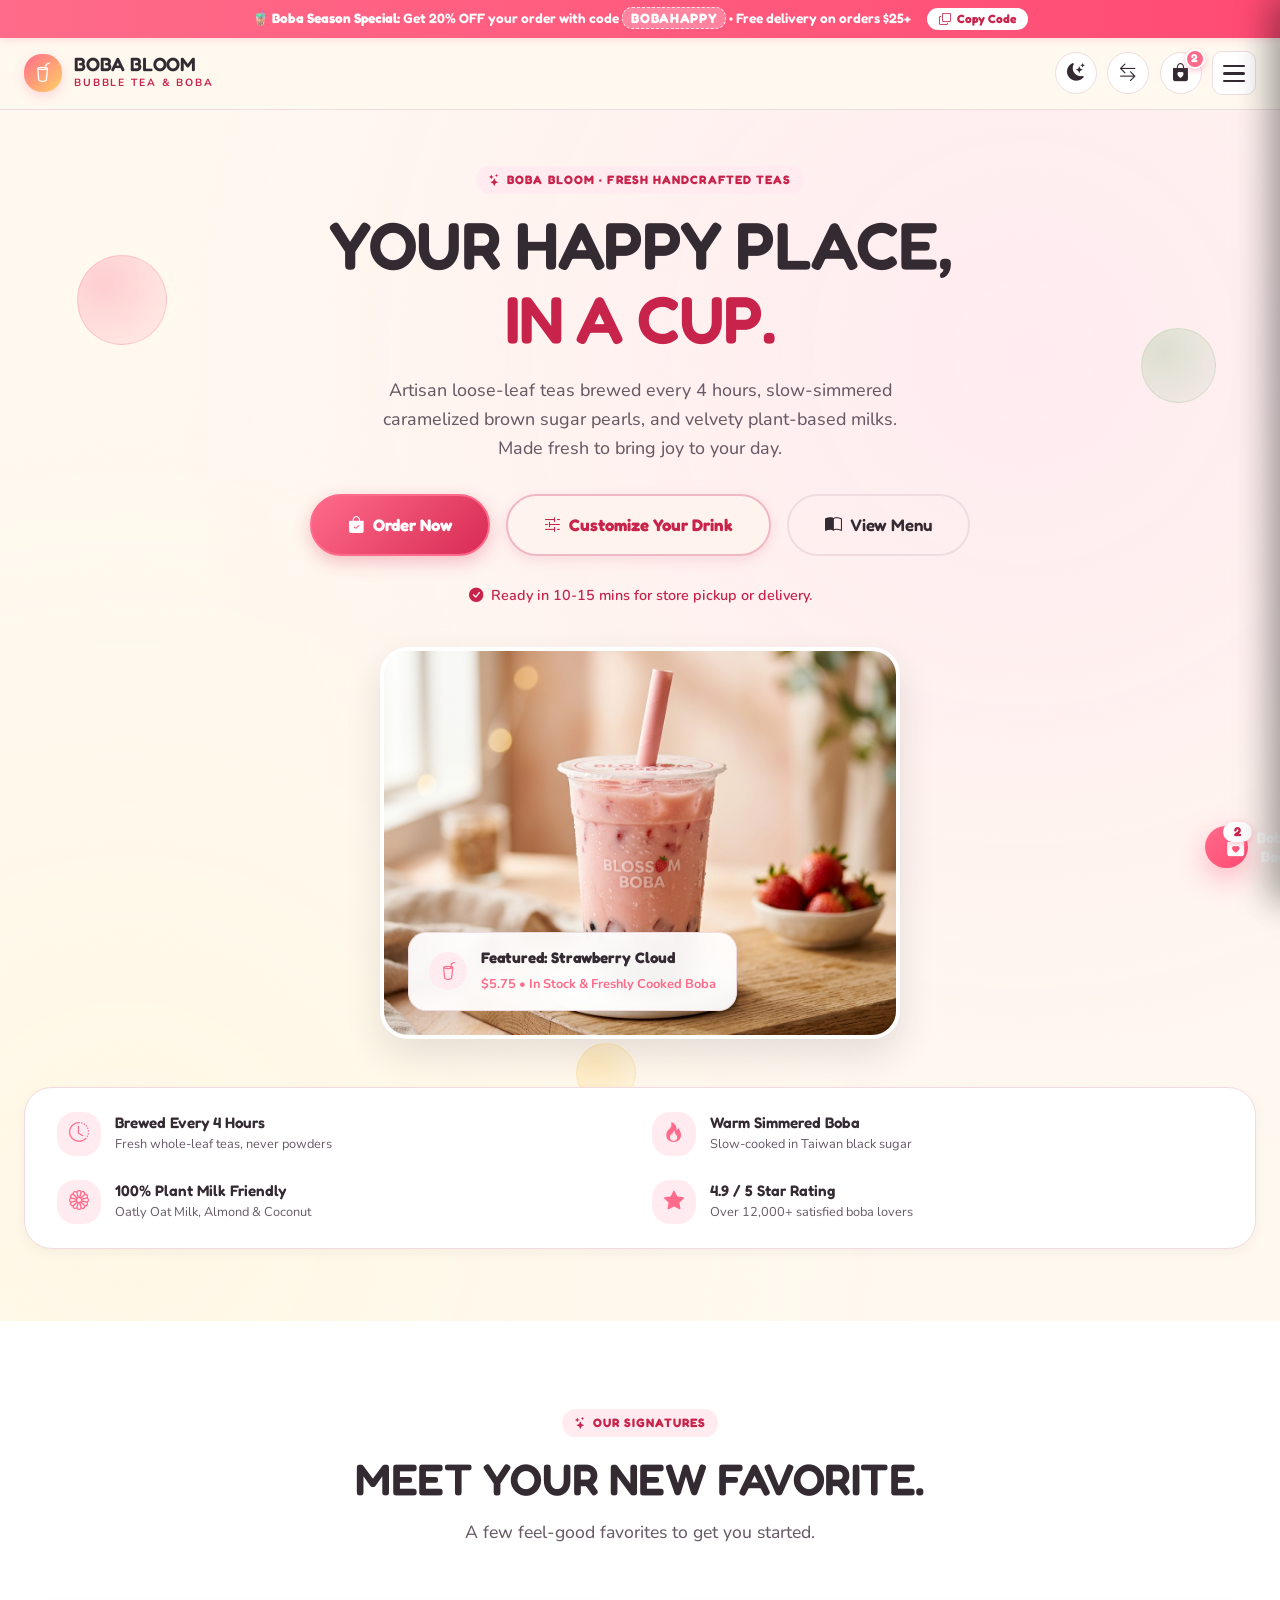
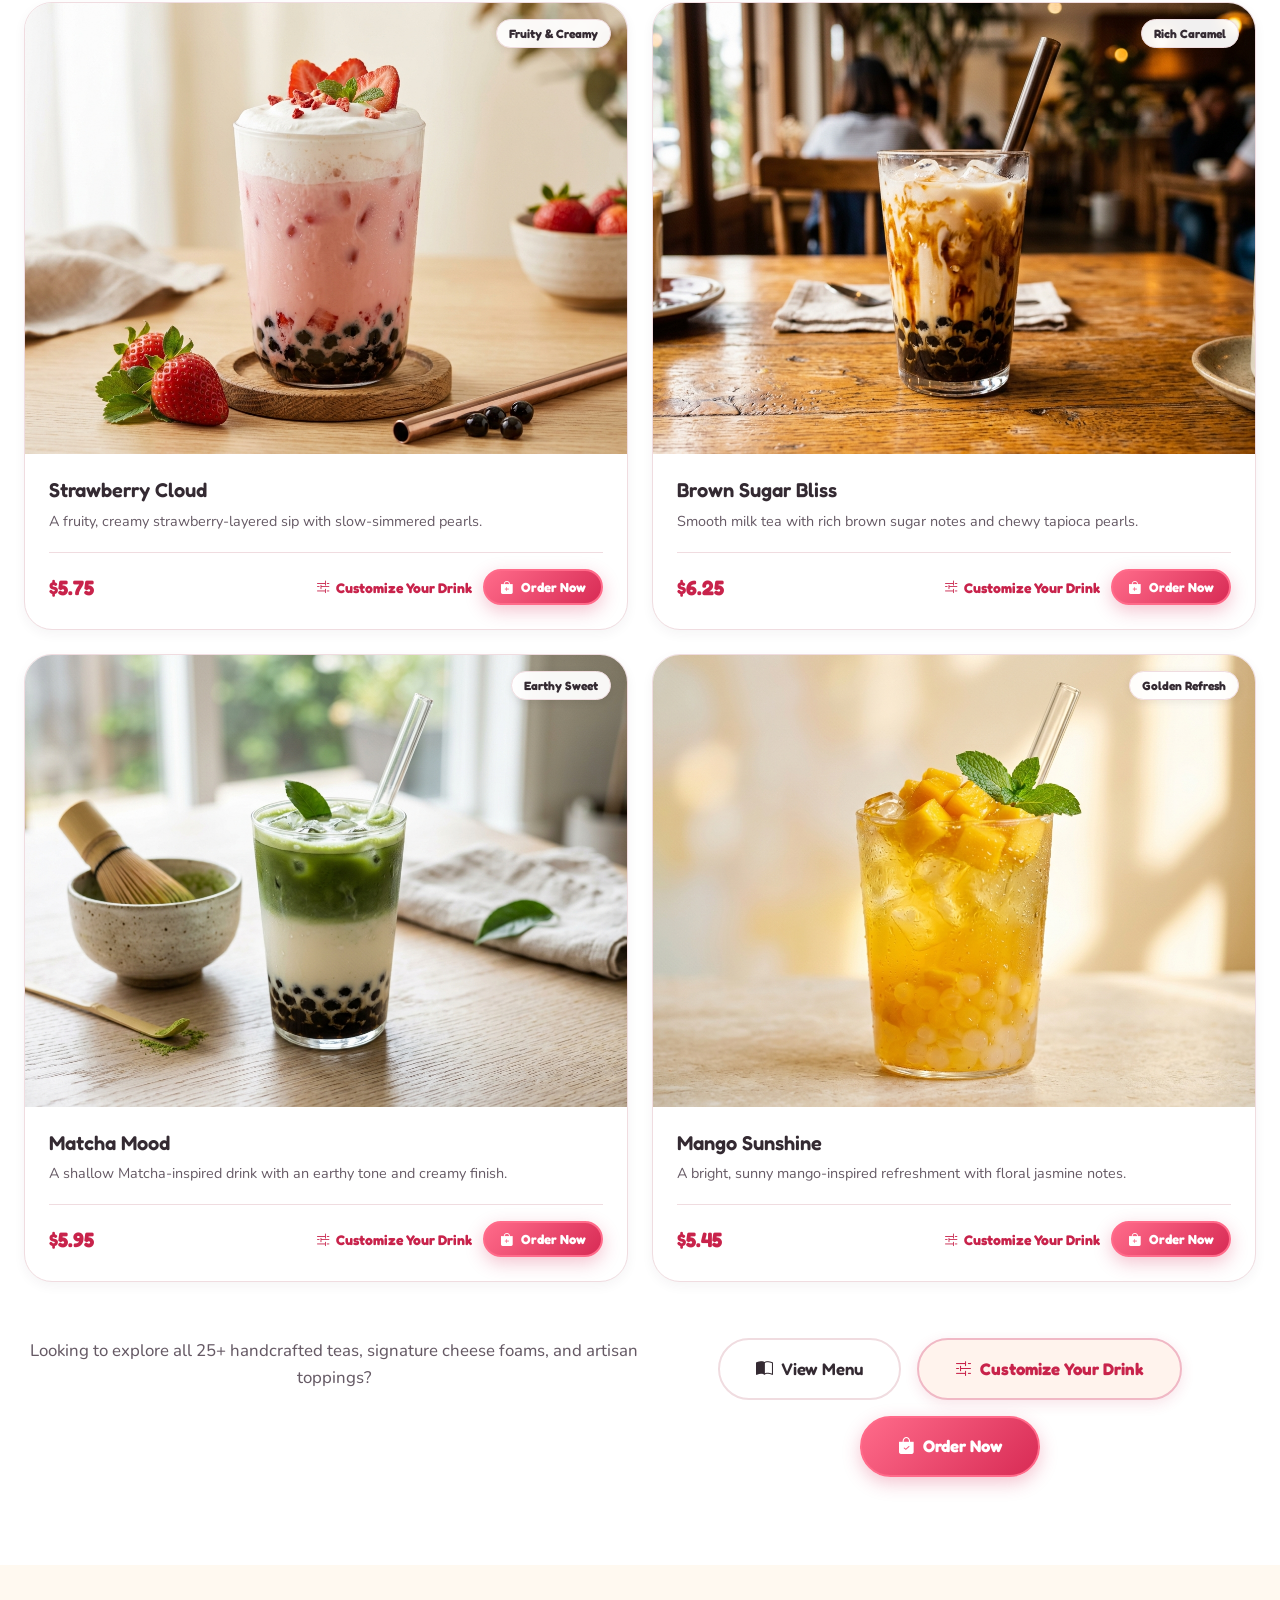
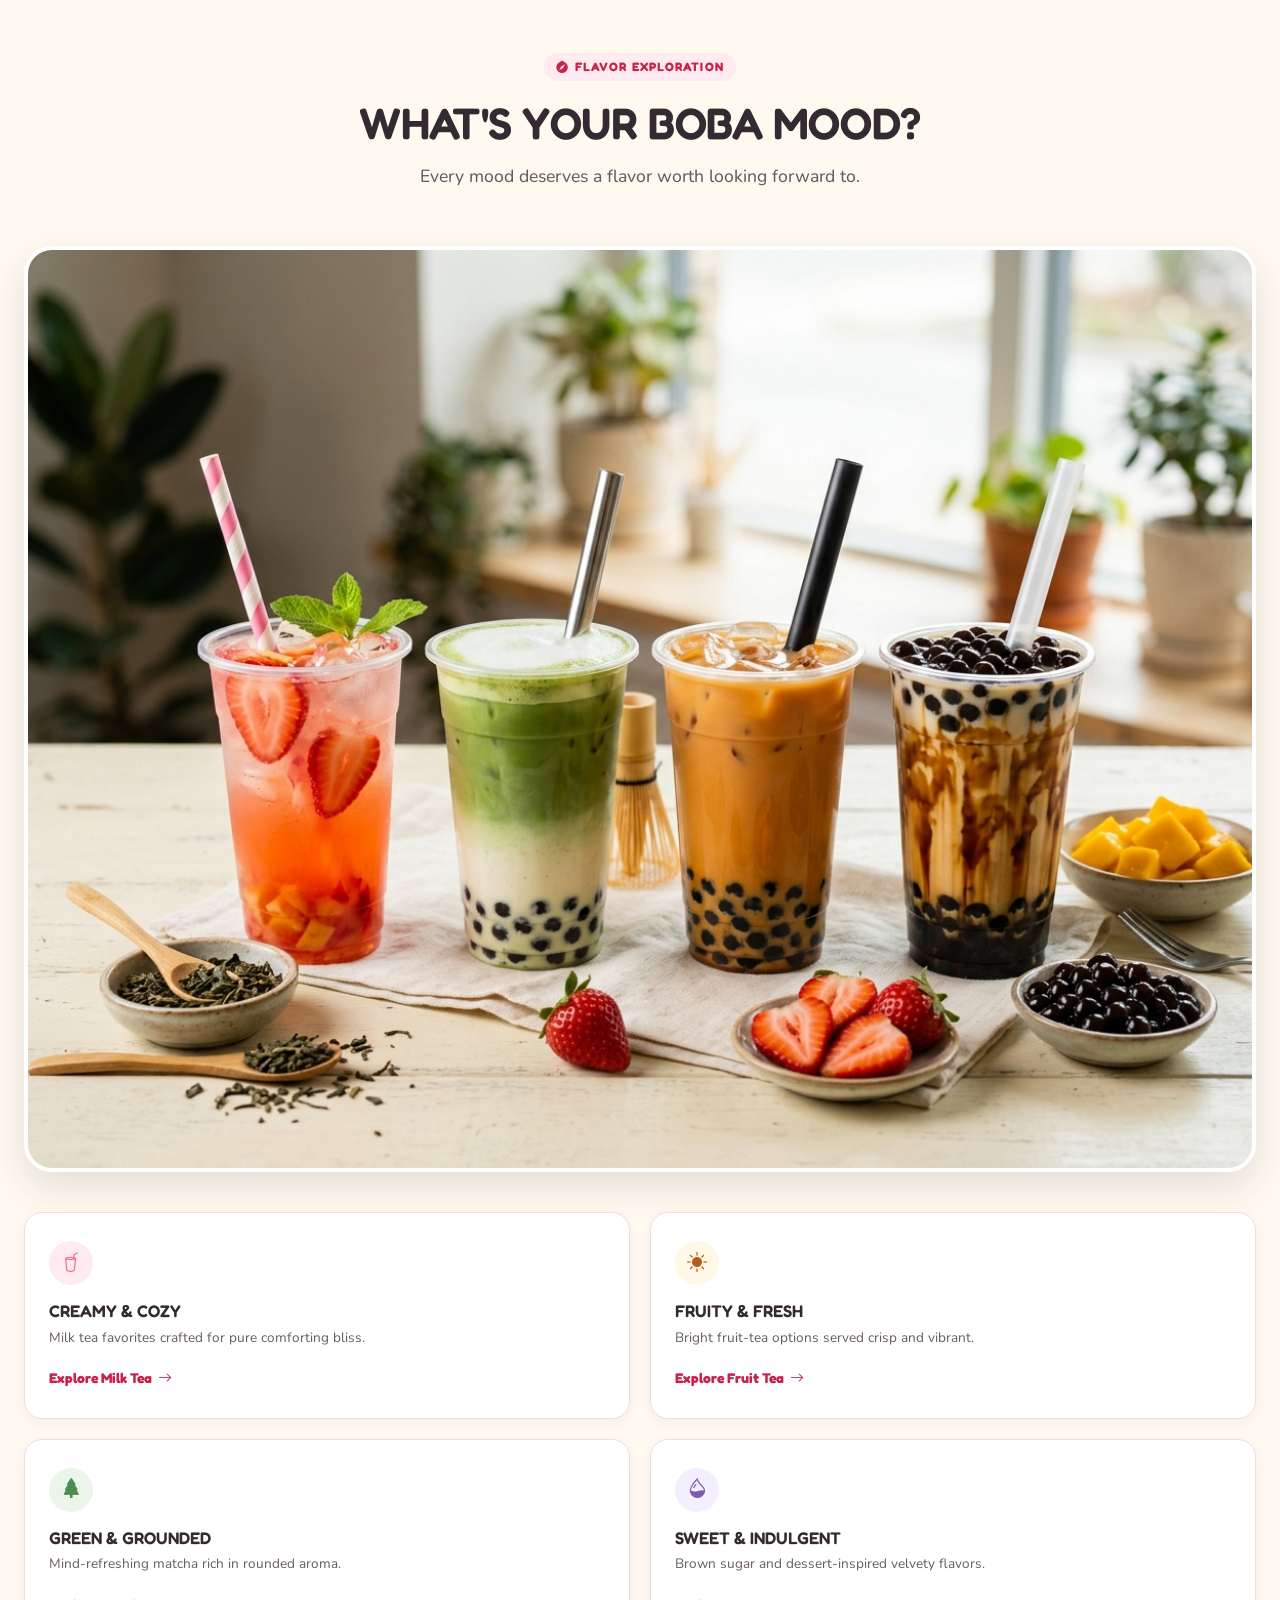
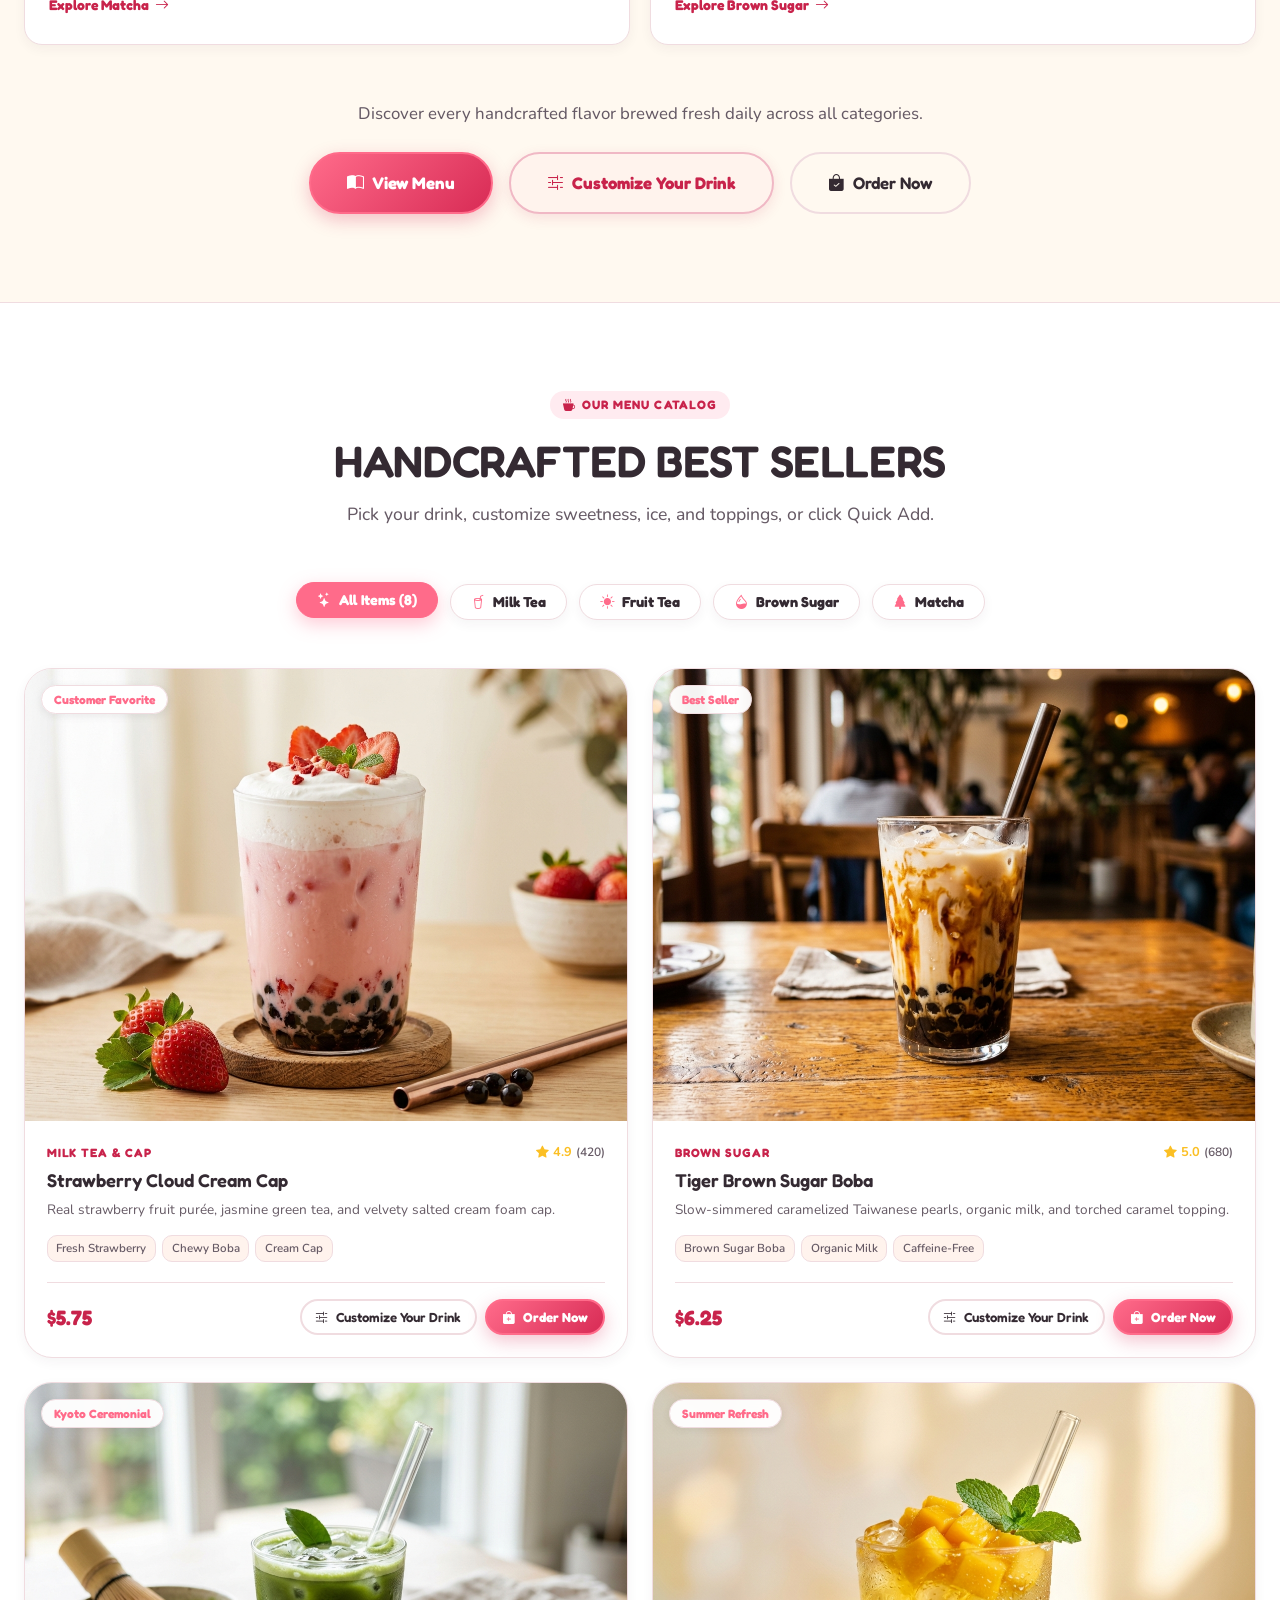
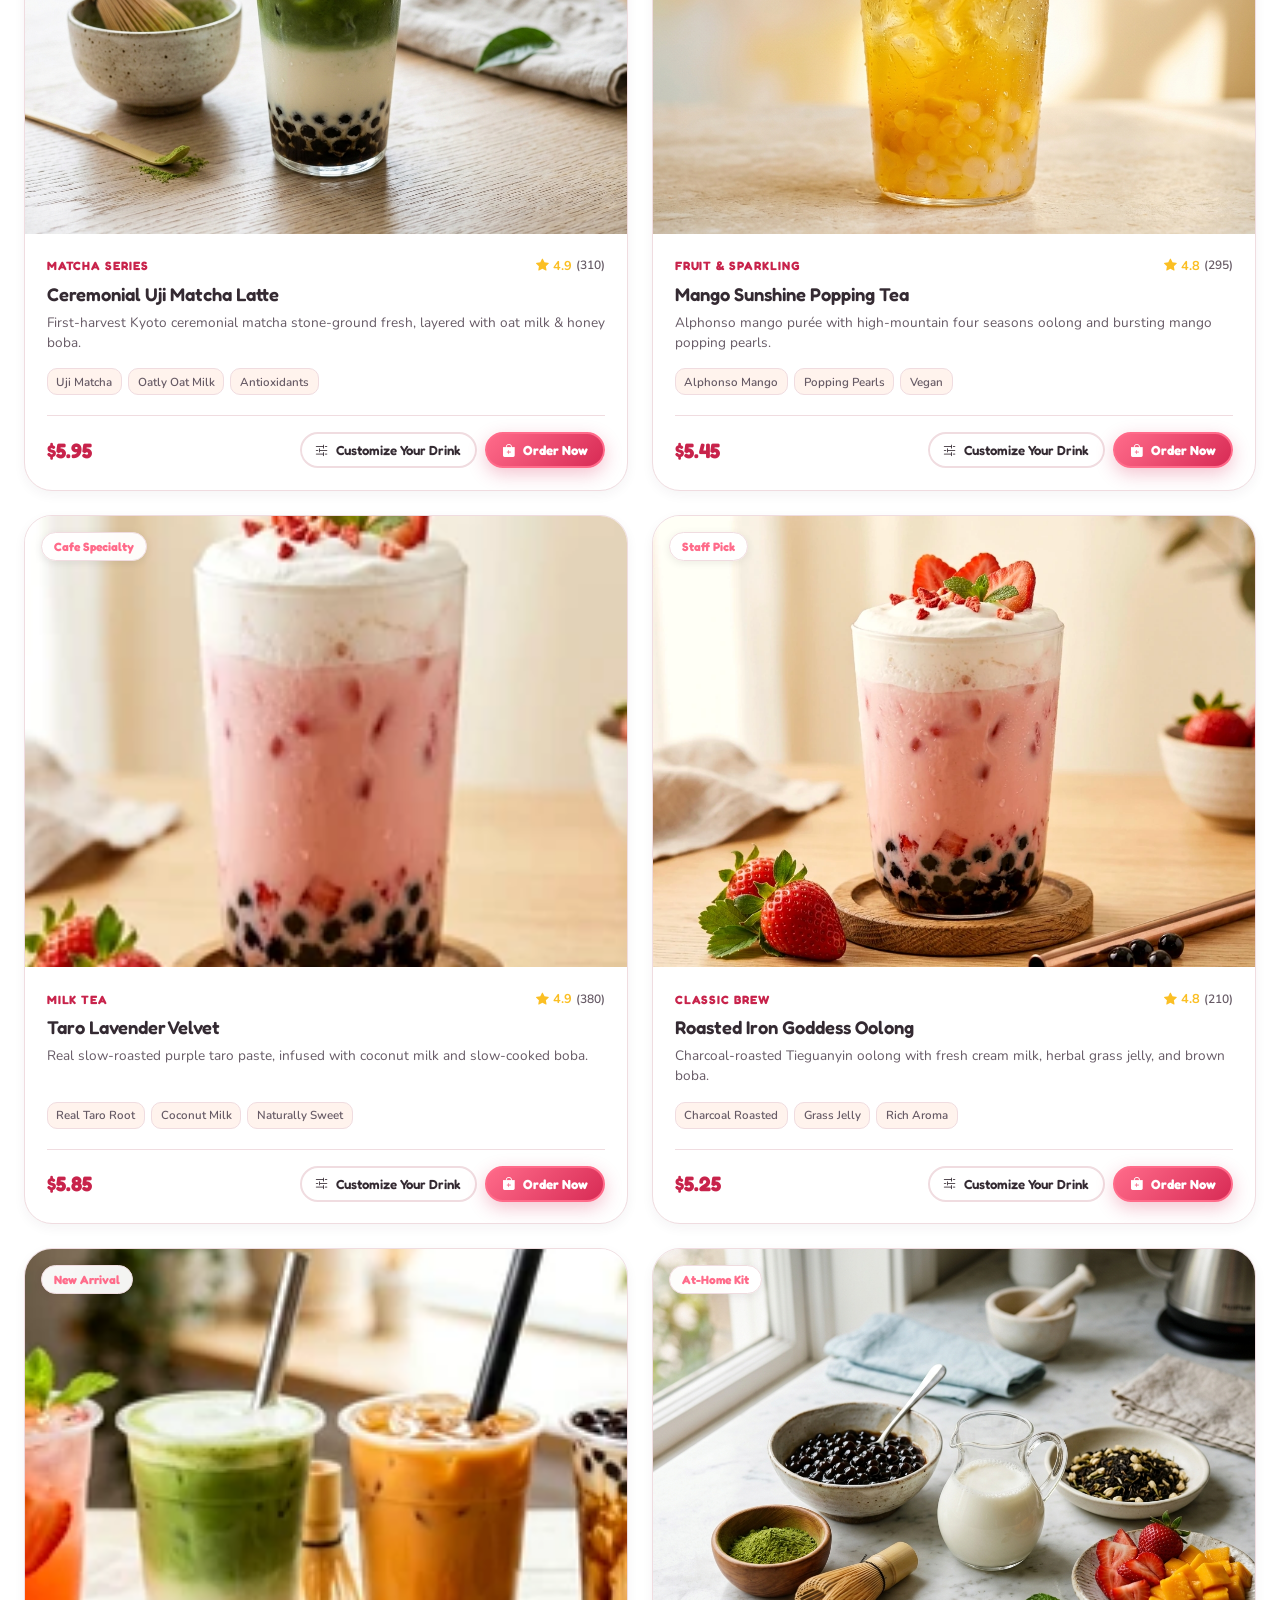
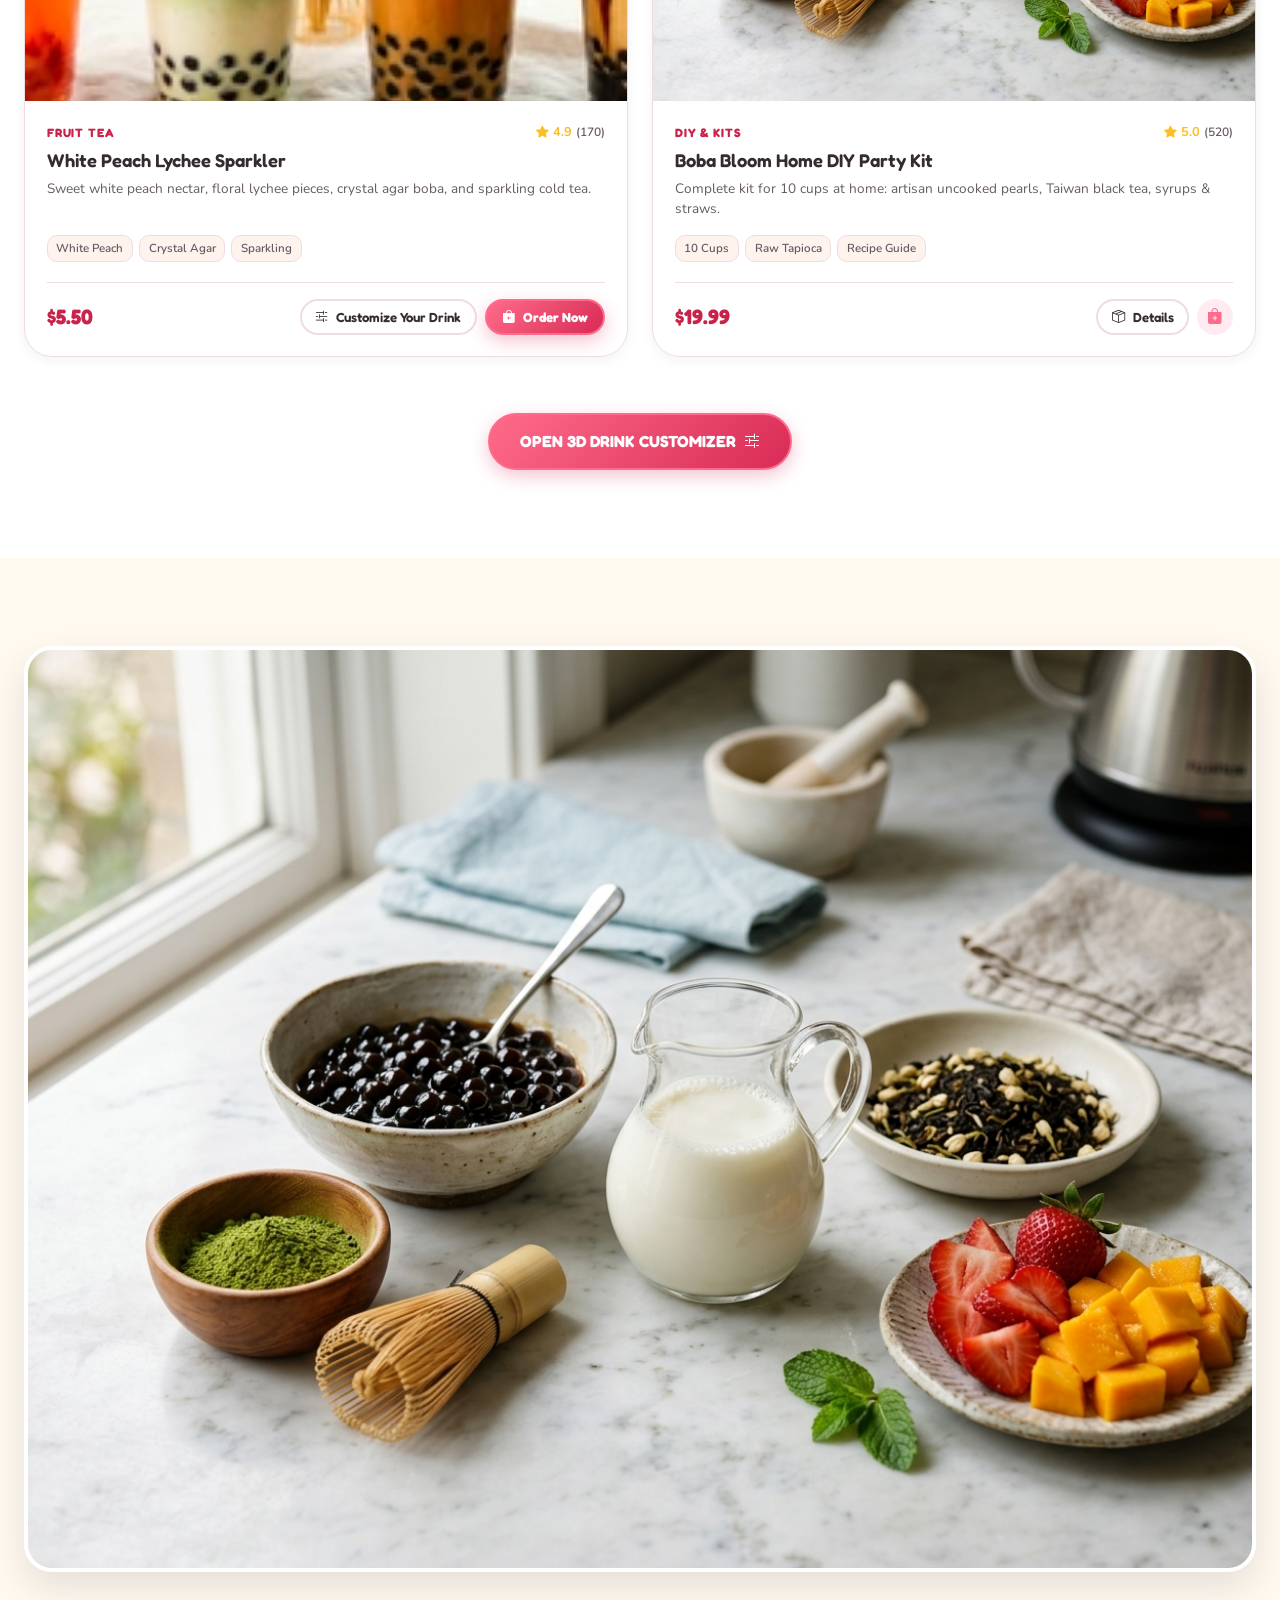
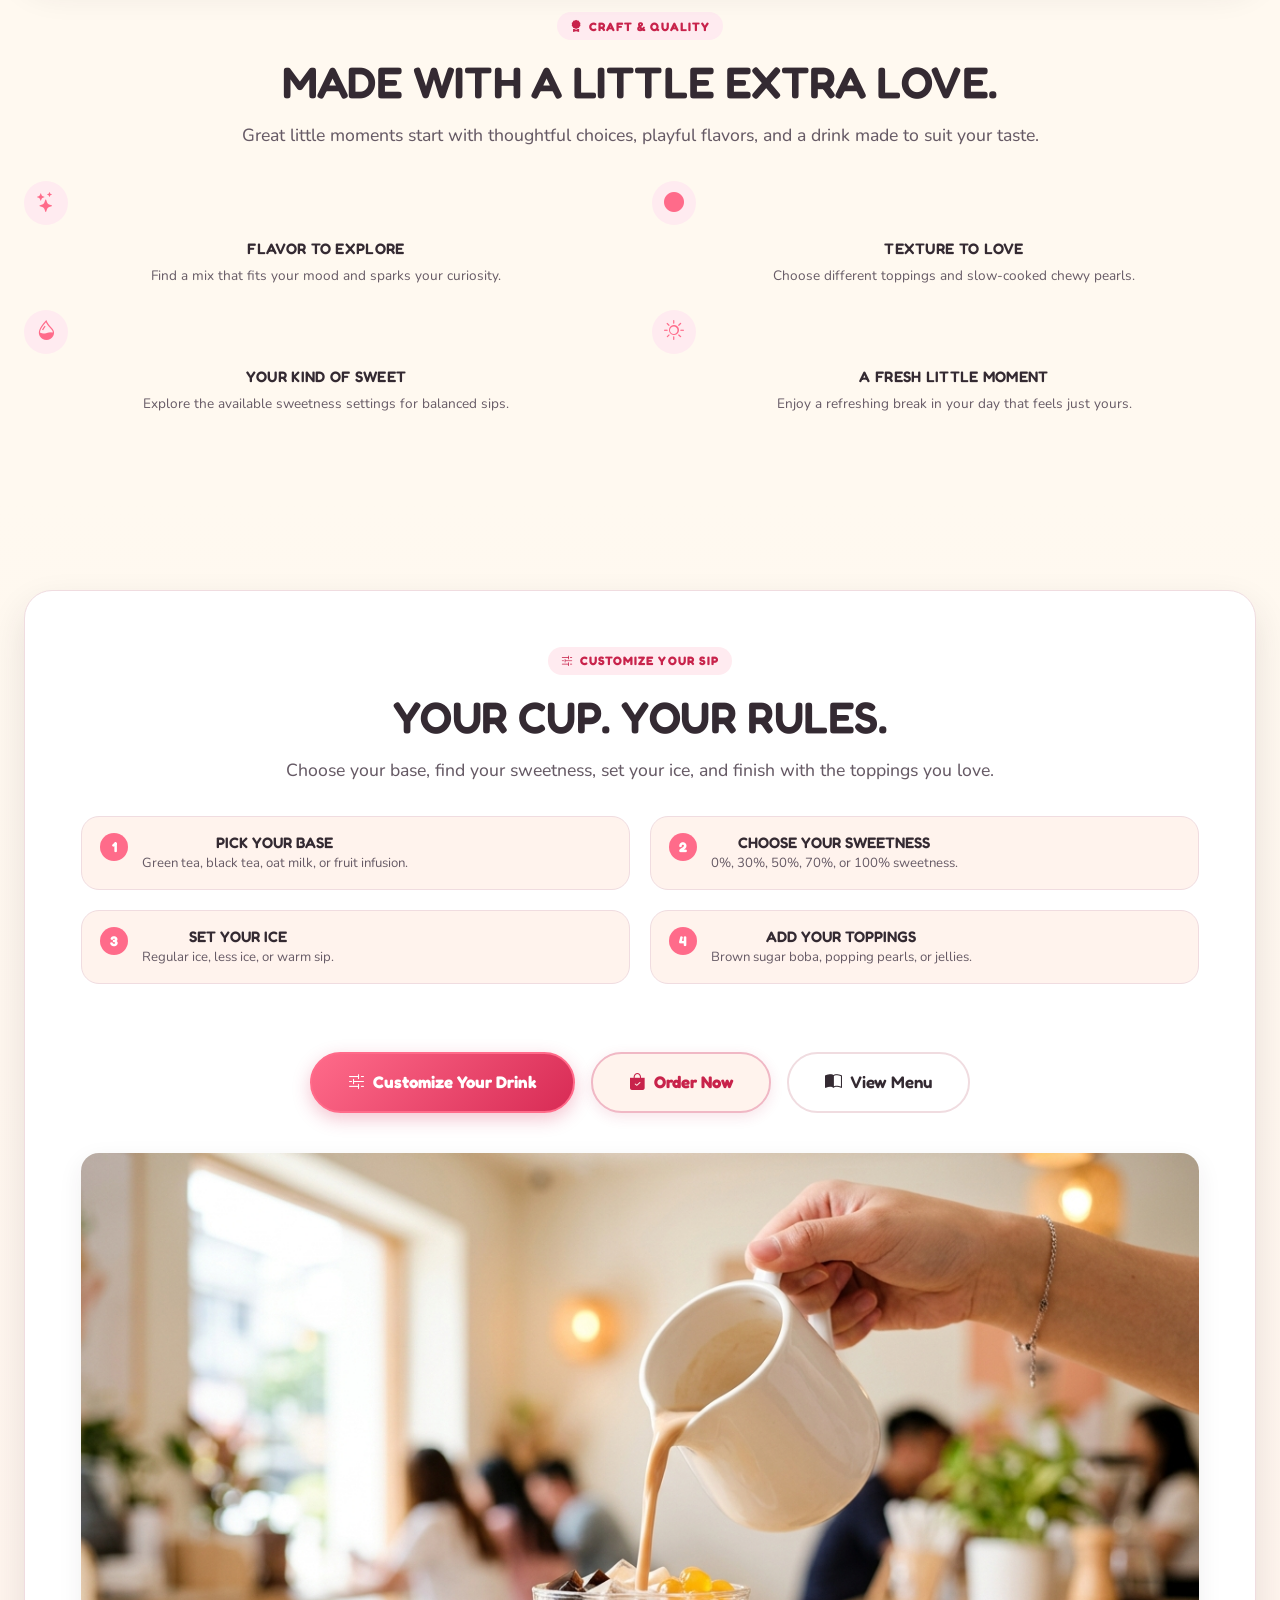
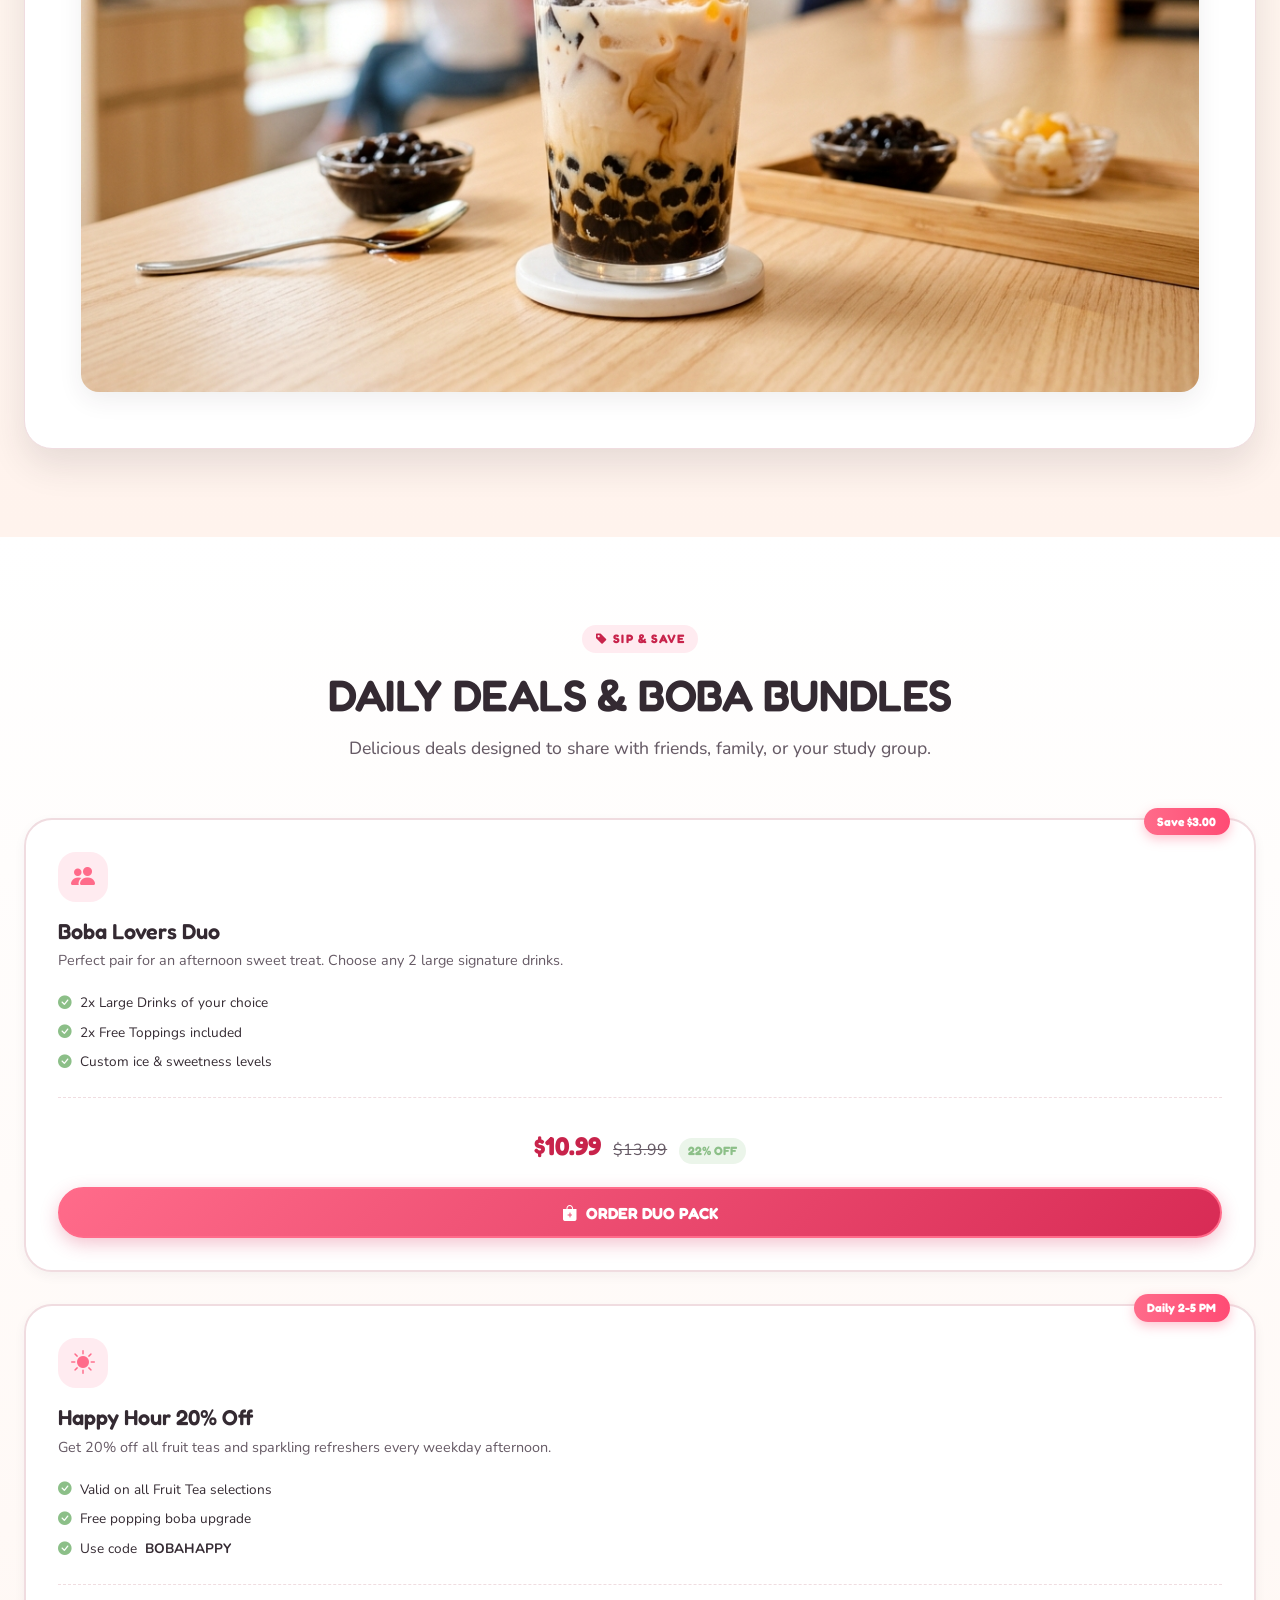
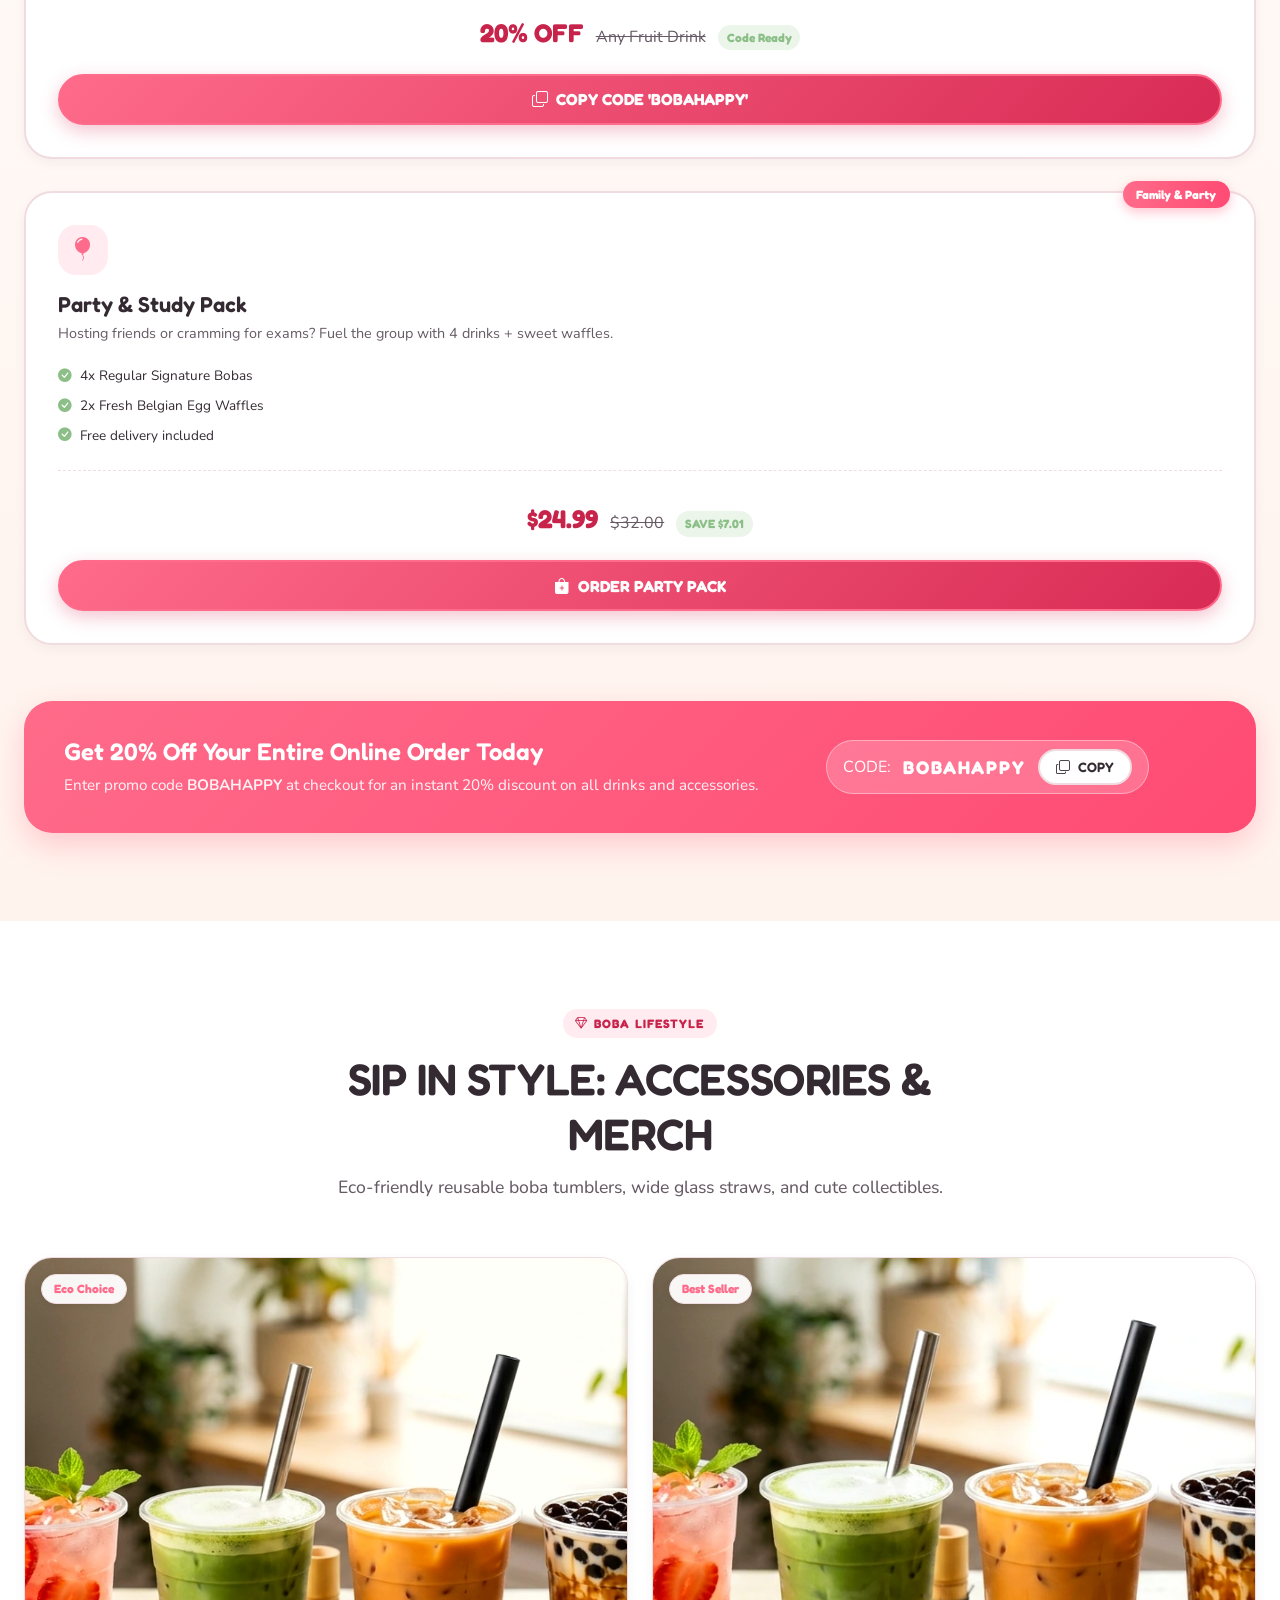
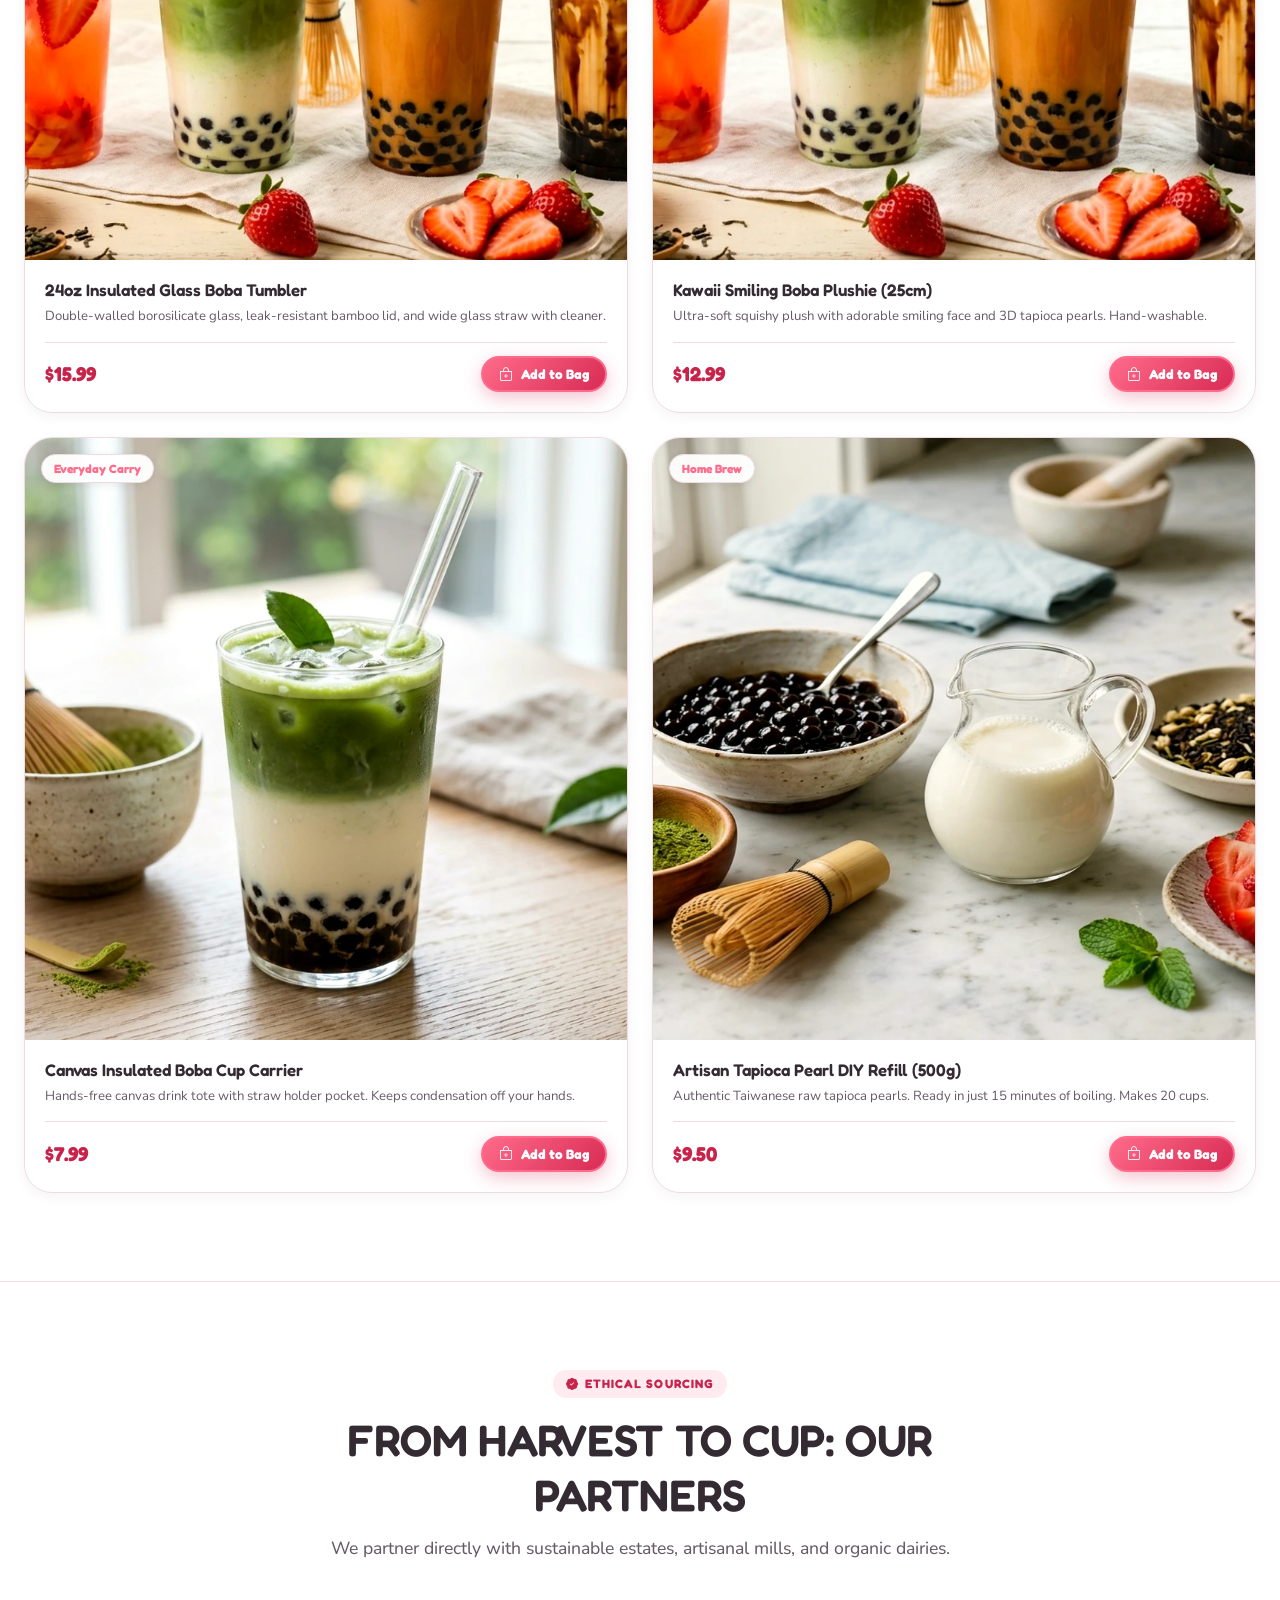
==== commit f38e1830: "Update project" ====
--- a/index.html
+++ b/index.html
@@ -4,7 +4,7 @@
   <meta charset="UTF-8">
   <meta name="viewport" content="width=device-width, initial-scale=1.0">
   <title>BOBA BLOOM — A Little Sip of Happiness | Bubble Tea & Boba Shop</title>
-  <meta name="description" content="Discover playful flavors, creamy milk teas, and handcrafted boba drinks at Boba Bloom. Made fresh with love to bring a little sip of happiness to your day.">
+  <meta name="description" content="Discover handcrafted bubble tea, slow-cooked brown sugar boba, ceremonial matcha, and artisan drinks at Boba Bloom. Freshly brewed with love for your daily happiness.">
 
   <!-- Favicon -->
   <link rel="icon" type="image/svg+xml" href="assets/images/favicon.svg">
@@ -33,20 +33,37 @@
   <!-- Google Fonts: Fredoka & Nunito -->
   <link rel="preconnect" href="https://fonts.googleapis.com">
   <link rel="preconnect" href="https://fonts.gstatic.com" crossorigin>
-  <link href="https://fonts.googleapis.com/css2?family=Fredoka:wght@400;500;600;700&family=Nunito:ital,wght@0,400;0,600;0,700;0,800;1,400&display=swap" rel="stylesheet">
+  <link href="https://fonts.googleapis.com/css2?family=Fredoka:wght@400;500;600;700&family=Nunito:ital,wght@0,400;0,500;0,600;0,700;1,400;1,500&display=swap" rel="stylesheet">
 
   <!-- Bootstrap Icons -->
   <link rel="stylesheet" href="https://cdn.jsdelivr.net/npm/bootstrap-icons@1.11.3/font/bootstrap-icons.min.css">
 
   <!-- Stylesheets -->
   <link rel="stylesheet" href="assets/css/style.css">
+  <link rel="stylesheet" href="assets/css/cart.css">
   <link rel="stylesheet" href="assets/css/pages/home.css">
   <link rel="stylesheet" href="assets/css/responsive.css">
 </head>
 <body>
 
   <!-- ========================================================================
-       GLOBAL NAVBAR
+       TOP ANNOUNCEMENT BAR
+       ======================================================================== -->
+  <div class="boba-announcement-bar" role="region" aria-label="Store Announcement">
+    <div class="boba-container boba-announcement-inner">
+      <span>🧋 <strong>Boba Season Special:</strong> Get 20% OFF your order with code <strong class="code-pill">BOBAHAPPY</strong> • Free delivery on orders $25+</span>
+      <button type="button" class="copy-coupon-btn boba-announcement-copy" data-code="BOBAHAPPY" aria-label="Copy coupon code BOBAHAPPY">
+        <i class="bi bi-copy" aria-hidden="true"></i>
+        <span>Copy Code</span>
+      </button>
+    </div>
+  </div>
+
+  <!-- ========================================================================
+       GLOBAL NAVBAR (100% RULE COMPLIANT)
+       Desktop (1281px+): Logo | All Menus | Dark | RTL | Login
+       Tablet (768px - 1280px): Logo | Dark | RTL | Hamburger
+       Mobile (Below 768px): Logo | Dark | RTL | Hamburger
        ======================================================================== -->
   <header class="boba-navbar" role="banner">
     <div class="boba-container boba-navbar-inner">
@@ -62,22 +79,28 @@
         </div>
       </a>
 
-      <!-- Desktop Navigation Menu (1281px+) -->
+      <!-- Desktop Navigation Menu (1281px+) - Contains ALL Menus -->
       <nav class="boba-nav-menu" aria-label="Primary Navigation">
+        <!-- Home Dropdown -->
         <div class="boba-nav-dropdown">
           <a href="index.html" class="boba-nav-link active" aria-haspopup="true" aria-expanded="false">
             <span>HOME</span>
-            <i class="bi bi-chevron-down" style="font-size: 0.75rem;" aria-hidden="true"></i>
+            <i class="bi bi-chevron-down" style="font-size: 0.72rem;" aria-hidden="true"></i>
           </a>
           <div class="boba-dropdown-menu" role="menu">
             <a href="index.html" class="boba-dropdown-link active" role="menuitem">Home 1</a>
             <a href="home2.html" class="boba-dropdown-link" role="menuitem">Home 2</a>
           </div>
         </div>
+
         <a href="about.html" class="boba-nav-link">ABOUT</a>
-        <a href="menu.html" class="boba-nav-link">CATEGORIES</a>
-        <a href="customize.html" class="boba-nav-link">CUSTOMIZE DRINK</a>
-        <a href="about.html#our-story" class="boba-nav-link">BLOG</a>
+        <a href="#products" class="boba-nav-link">PRODUCTS</a>
+        <a href="#categories" class="boba-nav-link">CATEGORIES</a>
+        <a href="#brands" class="boba-nav-link">BRANDS</a>
+        <a href="#deals" class="boba-nav-link">DEALS</a>
+        <a href="#accessories" class="boba-nav-link">ACCESSORIES</a>
+        <a href="#gallery" class="boba-nav-link">GALLERY</a>
+        <a href="blog.html" class="boba-nav-link">BLOG</a>
         <a href="contact.html" class="boba-nav-link">CONTACT</a>
       </nav>
 
@@ -86,7 +109,7 @@
         
         <!-- Dark Mode Toggle Button -->
         <button type="button" class="boba-icon-btn theme-toggle-btn" aria-label="Toggle dark mode" title="Toggle dark mode">
-          <i class="bi bi-moon-stars-fill"></i>
+          <i class="bi bi-moon-stars-fill" aria-hidden="true"></i>
         </button>
 
         <!-- RTL / LTR Direction Toggle Button -->
@@ -94,13 +117,19 @@
           <i class="bi bi-arrow-left-right" aria-hidden="true"></i>
         </button>
 
-        <!-- Desktop Explore Menu CTA Button -->
-        <a href="contact.html#contact-form" class="boba-btn boba-btn-dark boba-navbar-cta">
-          <span>EXPLORE MENU</span>
-          <i class="bi bi-arrow-right" aria-hidden="true"></i>
-        </a>
-
-        <!-- Mobile/Tablet Hamburger Menu Toggle -->
+        <!-- Shopping Cart Trigger Button with Live Counter Badge -->
+        <button type="button" class="boba-icon-btn boba-cart-btn" aria-label="Open Shopping Bag" title="Shopping Bag">
+          <i class="bi bi-bag-heart-fill" aria-hidden="true"></i>
+          <span class="boba-cart-badge" id="navbar-cart-count">2</span>
+        </button>
+
+        <!-- Desktop Login Button (1281px+) -->
+        <button type="button" class="boba-btn boba-btn-dark boba-navbar-login boba-login-btn">
+          <i class="bi bi-person-circle" aria-hidden="true"></i>
+          <span>LOGIN</span>
+        </button>
+
+        <!-- Mobile & Tablet Hamburger Button (<= 1280px) -->
         <button type="button" class="boba-hamburger-btn" aria-label="Open navigation menu" aria-expanded="false" aria-controls="mobile-drawer">
           <span></span>
           <span></span>
@@ -113,7 +142,8 @@
   </header>
 
   <!-- ========================================================================
-       MOBILE & TABLET DRAWER MENU
+       MOBILE & TABLET DRAWER MENU (100% RULE COMPLIANT)
+       Must contain ALL navigation items, Dark mode toggle, RTL toggle, & Login button
        ======================================================================== -->
   <div class="boba-drawer-backdrop" aria-hidden="true"></div>
   
@@ -129,7 +159,7 @@
         </div>
       </a>
       <button type="button" class="boba-drawer-close" aria-label="Close navigation menu">
-        <i class="bi bi-x-lg"></i>
+        <i class="bi bi-x-lg" aria-hidden="true"></i>
       </button>
     </div>
 
@@ -140,7 +170,7 @@
           <button type="button" class="boba-drawer-link boba-drawer-dropdown-btn active" aria-expanded="true">
             <span class="drawer-link-inner">
               <i class="bi bi-house-door" aria-hidden="true"></i>
-              <span>HOME</span>
+              <span>Home</span>
             </span>
             <i class="bi bi-chevron-down drawer-chevron" aria-hidden="true"></i>
           </button>
@@ -160,34 +190,70 @@
         <a href="about.html" class="boba-drawer-link">
           <span class="drawer-link-inner">
             <i class="bi bi-info-circle" aria-hidden="true"></i>
-            <span>ABOUT</span>
+            <span>About</span>
           </span>
           <i class="bi bi-chevron-right" aria-hidden="true"></i>
         </a>
 
-        <!-- Categories -->
-        <a href="menu.html" class="boba-drawer-link">
+        <!-- Products -->
+        <a href="#products" class="boba-drawer-link">
           <span class="drawer-link-inner">
-            <i class="bi bi-cup-straw" aria-hidden="true"></i>
-            <span>CATEGORIES</span>
+            <i class="bi bi-cup-hot" aria-hidden="true"></i>
+            <span>Products</span>
           </span>
           <i class="bi bi-chevron-right" aria-hidden="true"></i>
         </a>
 
-        <!-- Customize Drink -->
-        <a href="customize.html" class="boba-drawer-link">
+        <!-- Categories -->
+        <a href="#categories" class="boba-drawer-link">
           <span class="drawer-link-inner">
-            <i class="bi bi-cup-hot" aria-hidden="true"></i>
-            <span>CUSTOMIZE DRINK</span>
+            <i class="bi bi-grid-fill" aria-hidden="true"></i>
+            <span>Categories</span>
           </span>
           <i class="bi bi-chevron-right" aria-hidden="true"></i>
         </a>
 
+        <!-- Brands -->
+        <a href="#brands" class="boba-drawer-link">
+          <span class="drawer-link-inner">
+            <i class="bi bi-patch-check" aria-hidden="true"></i>
+            <span>Brands</span>
+          </span>
+          <i class="bi bi-chevron-right" aria-hidden="true"></i>
+        </a>
+
+        <!-- Deals -->
+        <a href="#deals" class="boba-drawer-link">
+          <span class="drawer-link-inner">
+            <i class="bi bi-tag" aria-hidden="true"></i>
+            <span>Deals</span>
+          </span>
+          <i class="bi bi-chevron-right" aria-hidden="true"></i>
+        </a>
+
+        <!-- Accessories -->
+        <a href="#accessories" class="boba-drawer-link">
+          <span class="drawer-link-inner">
+            <i class="bi bi-gem" aria-hidden="true"></i>
+            <span>Accessories</span>
+          </span>
+          <i class="bi bi-chevron-right" aria-hidden="true"></i>
+        </a>
+
+        <!-- Gallery -->
+        <a href="#gallery" class="boba-drawer-link">
+          <span class="drawer-link-inner">
+            <i class="bi bi-images" aria-hidden="true"></i>
+            <span>Gallery</span>
+          </span>
+          <i class="bi bi-chevron-right" aria-hidden="true"></i>
+        </a>
+
         <!-- Blog -->
-        <a href="about.html#our-story" class="boba-drawer-link">
+        <a href="blog.html" class="boba-drawer-link">
           <span class="drawer-link-inner">
             <i class="bi bi-journal-text" aria-hidden="true"></i>
-            <span>BLOG</span>
+            <span>Blog</span>
           </span>
           <i class="bi bi-chevron-right" aria-hidden="true"></i>
         </a>
@@ -196,101 +262,235 @@
         <a href="contact.html" class="boba-drawer-link">
           <span class="drawer-link-inner">
             <i class="bi bi-envelope" aria-hidden="true"></i>
-            <span>CONTACT</span>
+            <span>Contact</span>
           </span>
           <i class="bi bi-chevron-right" aria-hidden="true"></i>
         </a>
       </nav>
 
+      <!-- Drawer Divider Line -->
+      <div class="boba-drawer-divider"></div>
+
+      <!-- Theme & Direction Controls inside Drawer -->
       <div class="boba-drawer-controls">
         <span class="boba-drawer-controls-label">Theme &amp; Direction</span>
         <div class="boba-drawer-toggle-group">
           <button type="button" class="boba-icon-btn theme-toggle-btn" aria-label="Toggle dark mode" title="Toggle dark mode">
-            <i class="bi bi-moon-stars-fill"></i>
+            <i class="bi bi-moon-stars-fill" aria-hidden="true"></i>
           </button>
           <button type="button" class="boba-icon-btn rtl-toggle-btn" aria-label="Toggle text direction" title="RTL / LTR Toggle">
             <i class="bi bi-arrow-left-right" aria-hidden="true"></i>
           </button>
         </div>
       </div>
-    </div>
-
-    <div class="boba-drawer-footer">
-      <a href="contact.html#contact-form" class="boba-btn boba-btn-primary boba-drawer-btn" style="width: 100%;">
-        <span>EXPLORE MENU</span>
-        <i class="bi bi-arrow-right" aria-hidden="true"></i>
-      </a>
+
+      <!-- Drawer Login Button -->
+      <div class="boba-drawer-footer">
+        <button type="button" class="boba-btn boba-btn-dark boba-drawer-login-btn boba-login-btn" style="width: 100%;">
+          <i class="bi bi-person-circle" aria-hidden="true"></i>
+          <span>LOGIN</span>
+        </button>
+      </div>
+
     </div>
   </aside>
 
   <!-- ========================================================================
-       MAIN CONTENT (EXACTLY 7 SECTIONS)
+       SLIDE-OUT SHOPPING CART DRAWER
+       ======================================================================== -->
+  <div id="boba-cart-backdrop" class="boba-cart-backdrop" aria-hidden="true"></div>
+
+  <aside id="boba-cart-drawer" class="boba-cart-drawer" aria-label="Shopping Bag Drawer" aria-hidden="true">
+    <div class="cart-drawer-header">
+      <div class="cart-header-title">
+        <i class="bi bi-bag-heart-fill" aria-hidden="true"></i>
+        <span>YOUR BOBA BAG</span>
+        <span class="cart-header-badge boba-cart-badge">2</span>
+      </div>
+      <button type="button" id="boba-cart-close" class="cart-drawer-close" aria-label="Close Shopping Bag">
+        <i class="bi bi-x-lg" aria-hidden="true"></i>
+      </button>
+    </div>
+
+    <!-- Free Delivery Progress Meter -->
+    <div class="cart-shipping-meter">
+      <p id="cart-shipping-text" class="cart-shipping-text">Add <strong>$13.00</strong> more to unlock <strong>Free Delivery</strong>!</p>
+      <div class="cart-shipping-track">
+        <div id="cart-shipping-bar" class="cart-shipping-fill" style="width: 48%;"></div>
+      </div>
+    </div>
+
+    <!-- Scrollable Items List -->
+    <div id="cart-items-list" class="cart-items-container">
+      <!-- Injected via JavaScript -->
+    </div>
+
+    <!-- Applied Promo Display -->
+    <div id="cart-applied-promo" class="cart-applied-promo-wrap"></div>
+
+    <!-- Drawer Footer & Checkout -->
+    <div class="cart-drawer-footer">
+      <div class="cart-promo-group">
+        <div class="cart-promo-input-wrap">
+          <i class="bi bi-tag" aria-hidden="true"></i>
+          <input type="text" id="cart-promo-input" placeholder="Promo code (e.g. BOBAHAPPY)" aria-label="Promo code">
+        </div>
+        <button type="button" id="cart-promo-apply" class="boba-btn boba-btn-sm boba-btn-pink">APPLY</button>
+      </div>
+
+      <div class="cart-summary-box">
+        <div class="cart-summary-row">
+          <span>Subtotal</span>
+          <span id="cart-subtotal" class="summary-val">$12.00</span>
+        </div>
+        <div id="cart-discount-row" class="cart-summary-row discount-row" style="display: none;">
+          <span>Discount</span>
+          <span id="cart-discount-amount" class="summary-val text-pink">-$0.00</span>
+        </div>
+        <div class="cart-summary-row">
+          <span>Estimated Taxes</span>
+          <span class="summary-val text-muted">Calculated at checkout</span>
+        </div>
+        <div class="cart-summary-divider"></div>
+        <div class="cart-summary-row total-row">
+          <strong>Total</strong>
+          <strong id="cart-total" class="summary-val text-pink">$12.00</strong>
+        </div>
+      </div>
+
+      <button type="button" id="cart-checkout-btn" class="boba-btn boba-btn-primary cart-checkout-btn" style="width: 100%;">
+        <span>PROCEED TO CHECKOUT</span>
+        <i class="bi bi-arrow-right" aria-hidden="true"></i>
+      </button>
+      <p class="cart-secure-note"><i class="bi bi-shield-check" aria-hidden="true"></i> 100% Freshness Guarantee · Contactless Pickup &amp; Delivery</p>
+    </div>
+  </aside>
+
+  <!-- Floating Quick Cart Bag Button -->
+  <button type="button" class="boba-floating-cart-btn boba-cart-btn" aria-label="Open Cart Bag">
+    <i class="bi bi-bag-heart-fill" aria-hidden="true"></i>
+    <span>Boba Bag</span>
+    <span class="floating-cart-count boba-cart-badge">2</span>
+  </button>
+
+  <!-- ========================================================================
+       MAIN STOREFRONT CONTENT
        ======================================================================== -->
   <main id="main-content">
 
     <!-- ----------------------------------------------------------------------
-         SECTION 1 — HERO: YOUR HAPPY PLACE, IN A CUP.
+         SECTION 1 — HERO: STOREFRONT OPENING & TRUST PERKS
          ---------------------------------------------------------------------- -->
     <section class="hero-section" aria-labelledby="hero-heading">
       
-      <!-- Decorative background bubbles -->
+      <!-- Decorative background floating bubbles -->
       <div class="boba-bubble boba-bubble-pink animate-float" style="width: 90px; height: 90px; top: 12%; left: 6%;" aria-hidden="true"></div>
       <div class="boba-bubble boba-bubble-mango animate-float-delay" style="width: 60px; height: 60px; bottom: 18%; left: 45%;" aria-hidden="true"></div>
       <div class="boba-bubble boba-bubble-matcha animate-float" style="width: 75px; height: 75px; top: 18%; right: 5%;" aria-hidden="true"></div>
 
-      <div class="boba-container hero-grid">
-        
-        <!-- Hero Left Column: Editorial Copy & CTAs -->
-        <div class="hero-content">
-          <div class="boba-eyebrow">
-            <i class="bi bi-stars" aria-hidden="true"></i>
-            <span>BOBA BLOOM · FRESHLY MADE HAPPY</span>
-          </div>
+      <div class="boba-container">
+        <div class="hero-grid">
           
-          <h1 id="hero-heading" class="hero-title">
-            YOUR HAPPY PLACE, <br>
-            <span class="highlight-pink">IN A CUP.</span>
-          </h1>
-          
-          <p class="hero-text">
-            From creamy milk tea to fruity, refreshing sips, discover little moments of happiness made just the way you love.
-          </p>
-
-          <div class="hero-btn-group boba-btn-group-mobile-stack">
-            <a href="contact.html#contact-form" class="boba-btn boba-btn-primary">
-              <span>EXPLORE OUR MENU</span>
-              <i class="bi bi-arrow-right" aria-hidden="true"></i>
-            </a>
-            <a href="contact.html#contact-form" class="boba-btn boba-btn-secondary">
-              <span>CREATE YOUR BOBA</span>
-              <i class="bi bi-sliders2" aria-hidden="true"></i>
-            </a>
-          </div>
-
-          <div class="hero-note">
-            <i class="bi bi-sparkle-fill" aria-hidden="true"></i>
-            <span>Sip something lovely.</span>
-          </div>
-        </div>
-
-        <!-- Hero Right Column: Photorealistic Beverage Image -->
-        <div class="hero-image-wrapper">
-          <div class="hero-image-card">
-            <img src="assets/images/home/hero-boba.webp" 
-                 alt="Photorealistic strawberry milk tea boba drink with chewy tapioca pearls and ice condensation in a crystal-clear cup" 
-                 width="800" 
-                 height="600" 
-                 loading="eager" 
-                 fetchpriority="high">
+          <!-- Hero Left Column: Editorial Storefront Copy & Action Buttons -->
+          <div class="hero-content">
+            <div class="boba-eyebrow">
+              <i class="bi bi-stars" aria-hidden="true"></i>
+              <span>BOBA BLOOM · FRESH HANDCRAFTED TEAS</span>
+            </div>
             
-            <div class="hero-badge">
-              <div class="hero-badge-icon">
-                <i class="bi bi-heart-fill"></i>
-              </div>
-              <div class="hero-badge-text">
-                <strong>Freshly Crafted</strong>
-                <span>Real pearls & creamy tea</span>
-              </div>
+            <h1 id="hero-heading" class="hero-title">
+              YOUR HAPPY PLACE, <br>
+              <span class="highlight-pink">IN A CUP.</span>
+            </h1>
+            
+            <p class="hero-text">
+              Artisan loose-leaf teas brewed every 4 hours, slow-simmered caramelized brown sugar pearls, and velvety plant-based milks. Made fresh to bring joy to your day.
+            </p>
+
+            <div class="hero-btn-group boba-btn-group-mobile-stack">
+              <a href="#products" class="boba-btn boba-btn-primary boba-btn-lg">
+                <i class="bi bi-bag-check-fill" aria-hidden="true"></i>
+                <span>Order Now</span>
+              </a>
+              <a href="customize.html" class="boba-btn boba-btn-secondary boba-btn-lg">
+                <i class="bi bi-sliders2" aria-hidden="true"></i>
+                <span>Customize Your Drink</span>
+              </a>
+              <a href="menu.html" class="boba-btn boba-btn-outline boba-btn-lg">
+                <i class="bi bi-book-half" aria-hidden="true"></i>
+                <span>View Menu</span>
+              </a>
+            </div>
+
+            <div class="hero-note">
+              <i class="bi bi-check-circle-fill" aria-hidden="true"></i>
+              <span>Ready in 10-15 mins for store pickup or delivery.</span>
+            </div>
+          </div>
+
+          <!-- Hero Right Column: Photorealistic Beverage Showcase -->
+          <div class="hero-image-wrapper">
+            <div class="hero-image-card">
+              <img src="assets/images/home/hero-boba.webp" 
+                   alt="Strawberry milk tea boba drink with chewy tapioca pearls and ice condensation in a clear cup" 
+                   width="800" 
+                   height="600" 
+                   loading="eager" 
+                   fetchpriority="high">
+              
+              <div class="hero-badge">
+                <div class="hero-badge-icon">
+                  <i class="bi bi-cup-straw" aria-hidden="true"></i>
+                </div>
+                <div class="hero-badge-text">
+                  <strong>Featured: Strawberry Cloud</strong>
+                  <span>$5.75 • In Stock &amp; Freshly Cooked Boba</span>
+                </div>
+              </div>
+            </div>
+          </div>
+
+        </div>
+
+        <!-- Hero Trust Perks Strip (4 Core Guarantees) -->
+        <div class="hero-perks-strip">
+          <div class="hero-perk-item">
+            <div class="hero-perk-icon">
+              <i class="bi bi-clock-history" aria-hidden="true"></i>
+            </div>
+            <div class="hero-perk-text">
+              <h4>Brewed Every 4 Hours</h4>
+              <p>Fresh whole-leaf teas, never powders</p>
+            </div>
+          </div>
+
+          <div class="hero-perk-item">
+            <div class="hero-perk-icon">
+              <i class="bi bi-fire" aria-hidden="true"></i>
+            </div>
+            <div class="hero-perk-text">
+              <h4>Warm Simmered Boba</h4>
+              <p>Slow-cooked in Taiwan black sugar</p>
+            </div>
+          </div>
+
+          <div class="hero-perk-item">
+            <div class="hero-perk-icon">
+              <i class="bi bi-flower1" aria-hidden="true"></i>
+            </div>
+            <div class="hero-perk-text">
+              <h4>100% Plant Milk Friendly</h4>
+              <p>Oatly Oat Milk, Almond &amp; Coconut</p>
+            </div>
+          </div>
+
+          <div class="hero-perk-item">
+            <div class="hero-perk-icon">
+              <i class="bi bi-star-fill" aria-hidden="true"></i>
+            </div>
+            <div class="hero-perk-text">
+              <h4>4.9 / 5 Star Rating</h4>
+              <p>Over 12,000+ satisfied boba lovers</p>
             </div>
           </div>
         </div>
@@ -298,18 +498,18 @@
       </div>
     </section>
 
-    <!-- ----------------------------------------------------------------------
-         SECTION 2 — SIGNATURE SIPS
+        <!-- ----------------------------------------------------------------------
+         SECTION 2 — OUR SIGNATURES — MEET YOUR NEW FAVORITE (From Mockup)
          ---------------------------------------------------------------------- -->
-    <section class="signature-section" aria-labelledby="signature-heading">
+    <section id="signatures" class="signature-section" aria-labelledby="signatures-heading">
       <div class="boba-container">
         
         <header class="section-header-center">
           <div class="boba-eyebrow">
-            <i class="bi bi-cup-hot-fill" aria-hidden="true"></i>
+            <i class="bi bi-stars" aria-hidden="true"></i>
             <span>OUR SIGNATURES</span>
           </div>
-          <h2 id="signature-heading" class="section-title">MEET YOUR NEW FAVORITE.</h2>
+          <h2 id="signatures-heading" class="section-title">MEET YOUR NEW FAVORITE.</h2>
           <p class="section-subtitle">A few feel-good favorites to get you started.</p>
         </header>
 
@@ -319,19 +519,28 @@
           <article class="signature-card">
             <div class="signature-card-img-wrap">
               <img src="assets/images/home/signature-strawberry.webp" 
-                   alt="Strawberry Cloud boba drink with white cream cap and strawberry garnish" 
+                   alt="Strawberry Cloud fresh strawberry layered milk boba drink" 
                    width="600" 
                    height="450" 
                    loading="lazy">
-              <span class="signature-card-tag">Fruity & Creamy</span>
+              <span class="signature-card-tag">Fruity &amp; Creamy</span>
             </div>
             <div class="signature-card-body">
               <h3 class="signature-card-title">Strawberry Cloud</h3>
-              <p class="signature-card-desc">A fruity, creamy strawberry-inspired sip.</p>
-              <a href="menu.html#strawberry-cloud" class="signature-card-link">
-                <span>VIEW DRINK</span>
-                <i class="bi bi-arrow-right" aria-hidden="true"></i>
-              </a>
+              <p class="signature-card-desc">A fruity, creamy strawberry-layered sip with slow-simmered pearls.</p>
+              <div class="signature-pricing-row">
+                <span class="signature-price">$5.75</span>
+                <div class="signature-actions">
+                  <button type="button" class="signature-card-link" onclick="BobaCart.openCustomizeModal({name:'Strawberry Cloud', price:5.75, category:'Milk Tea', image:'assets/images/home/signature-strawberry.webp'})" aria-label="Customize Strawberry Cloud">
+                    <i class="bi bi-sliders2" aria-hidden="true"></i>
+                    <span>Customize Your Drink</span>
+                  </button>
+                  <button type="button" class="boba-btn boba-btn-sm boba-btn-primary boba-quick-add" onclick="BobaCart.addToCart({name:'Strawberry Cloud', price:5.75, image:'assets/images/home/signature-strawberry.webp', sweet:'50%', ice:'Regular Ice', topping:'Brown Sugar Boba'}); BobaCart.openCart();" aria-label="Order Strawberry Cloud Now">
+                    <i class="bi bi-bag-plus-fill" aria-hidden="true"></i>
+                    <span>Order Now</span>
+                  </button>
+                </div>
+              </div>
             </div>
           </article>
 
@@ -339,7 +548,7 @@
           <article class="signature-card">
             <div class="signature-card-img-wrap">
               <img src="assets/images/home/signature-brown-sugar.webp" 
-                   alt="Brown Sugar Bliss boba drink with tiger brown sugar stripes and chewy boba" 
+                   alt="Brown Sugar Bliss caramelized milk tea with tapioca pearls" 
                    width="600" 
                    height="450" 
                    loading="lazy">
@@ -347,11 +556,20 @@
             </div>
             <div class="signature-card-body">
               <h3 class="signature-card-title">Brown Sugar Bliss</h3>
-              <p class="signature-card-desc">Smooth milk tea with rich brown sugar notes and chewy pearls.</p>
-              <a href="menu.html#brown-sugar" class="signature-card-link">
-                <span>VIEW DRINK</span>
-                <i class="bi bi-arrow-right" aria-hidden="true"></i>
-              </a>
+              <p class="signature-card-desc">Smooth milk tea with rich brown sugar notes and chewy tapioca pearls.</p>
+              <div class="signature-pricing-row">
+                <span class="signature-price">$6.25</span>
+                <div class="signature-actions">
+                  <button type="button" class="signature-card-link" onclick="BobaCart.openCustomizeModal({name:'Brown Sugar Bliss', price:6.25, category:'Brown Sugar', image:'assets/images/home/signature-brown-sugar.webp'})" aria-label="Customize Brown Sugar Bliss">
+                    <i class="bi bi-sliders2" aria-hidden="true"></i>
+                    <span>Customize Your Drink</span>
+                  </button>
+                  <button type="button" class="boba-btn boba-btn-sm boba-btn-primary boba-quick-add" onclick="BobaCart.addToCart({name:'Brown Sugar Bliss', price:6.25, image:'assets/images/home/signature-brown-sugar.webp', sweet:'70%', ice:'Regular Ice', topping:'Warm Brown Sugar Boba'}); BobaCart.openCart();" aria-label="Order Brown Sugar Bliss Now">
+                    <i class="bi bi-bag-plus-fill" aria-hidden="true"></i>
+                    <span>Order Now</span>
+                  </button>
+                </div>
+              </div>
             </div>
           </article>
 
@@ -359,19 +577,28 @@
           <article class="signature-card">
             <div class="signature-card-img-wrap">
               <img src="assets/images/home/signature-matcha.webp" 
-                   alt="Matcha Mood layered green tea latte with dark tapioca pearls" 
+                   alt="Matcha Mood ceremonial grade Uji matcha latte boba" 
                    width="600" 
                    height="450" 
                    loading="lazy">
-              <span class="signature-card-tag">Earthy Green</span>
+              <span class="signature-card-tag">Earthy Sweet</span>
             </div>
             <div class="signature-card-body">
               <h3 class="signature-card-title">Matcha Mood</h3>
-              <p class="signature-card-desc">A mellow matcha-inspired drink with a creamy finish.</p>
-              <a href="menu.html#matcha" class="signature-card-link">
-                <span>VIEW DRINK</span>
-                <i class="bi bi-arrow-right" aria-hidden="true"></i>
-              </a>
+              <p class="signature-card-desc">A shallow Matcha-inspired drink with an earthy tone and creamy finish.</p>
+              <div class="signature-pricing-row">
+                <span class="signature-price">$5.95</span>
+                <div class="signature-actions">
+                  <button type="button" class="signature-card-link" onclick="BobaCart.openCustomizeModal({name:'Matcha Mood', price:5.95, category:'Matcha', image:'assets/images/home/signature-matcha.webp'})" aria-label="Customize Matcha Mood">
+                    <i class="bi bi-sliders2" aria-hidden="true"></i>
+                    <span>Customize Your Drink</span>
+                  </button>
+                  <button type="button" class="boba-btn boba-btn-sm boba-btn-primary boba-quick-add" onclick="BobaCart.addToCart({name:'Matcha Mood', price:5.95, image:'assets/images/home/signature-matcha.webp', sweet:'50%', ice:'Less Ice', topping:'Brown Sugar Boba'}); BobaCart.openCart();" aria-label="Order Matcha Mood Now">
+                    <i class="bi bi-bag-plus-fill" aria-hidden="true"></i>
+                    <span>Order Now</span>
+                  </button>
+                </div>
+              </div>
             </div>
           </article>
 
@@ -379,7 +606,7 @@
           <article class="signature-card">
             <div class="signature-card-img-wrap">
               <img src="assets/images/home/signature-mango.webp" 
-                   alt="Mango Sunshine golden fruit tea with juicy popping boba and fresh mint" 
+                   alt="Mango Sunshine tropical jasmine fruit tea with coconut jelly" 
                    width="600" 
                    height="450" 
                    loading="lazy">
@@ -387,62 +614,84 @@
             </div>
             <div class="signature-card-body">
               <h3 class="signature-card-title">Mango Sunshine</h3>
-              <p class="signature-card-desc">A bright, fruity mango-inspired refreshment.</p>
-              <a href="menu.html#fruit-tea" class="signature-card-link">
-                <span>VIEW DRINK</span>
-                <i class="bi bi-arrow-right" aria-hidden="true"></i>
-              </a>
+              <p class="signature-card-desc">A bright, sunny mango-inspired refreshment with floral jasmine notes.</p>
+              <div class="signature-pricing-row">
+                <span class="signature-price">$5.45</span>
+                <div class="signature-actions">
+                  <button type="button" class="signature-card-link" onclick="BobaCart.openCustomizeModal({name:'Mango Sunshine', price:5.45, category:'Fruit Tea', image:'assets/images/home/signature-mango.webp'})" aria-label="Customize Mango Sunshine">
+                    <i class="bi bi-sliders2" aria-hidden="true"></i>
+                    <span>Customize Your Drink</span>
+                  </button>
+                  <button type="button" class="boba-btn boba-btn-sm boba-btn-primary boba-quick-add" onclick="BobaCart.addToCart({name:'Mango Sunshine', price:5.45, image:'assets/images/home/signature-mango.webp', sweet:'50%', ice:'Regular Ice', topping:'Mango Popping Boba'}); BobaCart.openCart();" aria-label="Order Mango Sunshine Now">
+                    <i class="bi bi-bag-plus-fill" aria-hidden="true"></i>
+                    <span>Order Now</span>
+                  </button>
+                </div>
+              </div>
             </div>
           </article>
 
         </div>
 
-        <div class="signature-bottom-cta">
-          <a href="contact.html#contact-form" class="boba-btn boba-btn-primary">
-            <span>VIEW THE FULL MENU</span>
-            <i class="bi bi-arrow-right" aria-hidden="true"></i>
-          </a>
-        </div>
-
+      
+
+        <!-- Signature Section Prominent Conversion CTAs -->
+        <div class="signature-bottom-cta" style="margin-top: 3.5rem;">
+          <p class="cta-prompt-text">Looking to explore all 25+ handcrafted teas, signature cheese foams, and artisan toppings?</p>
+          <div class="cta-actions-row">
+            <a href="menu.html" class="boba-btn boba-btn-outline boba-btn-lg">
+              <i class="bi bi-book-half" aria-hidden="true"></i>
+              <span>View Menu</span>
+            </a>
+            <a href="customize.html" class="boba-btn boba-btn-secondary boba-btn-lg">
+              <i class="bi bi-sliders2" aria-hidden="true"></i>
+              <span>Customize Your Drink</span>
+            </a>
+            <a href="#products" class="boba-btn boba-btn-primary boba-btn-lg">
+              <i class="bi bi-bag-check-fill" aria-hidden="true"></i>
+              <span>Order Now</span>
+            </a>
+          </div>
+        </div>
       </div>
     </section>
 
     <!-- ----------------------------------------------------------------------
-         SECTION 3 — A WORLD OF FLAVORS
+         SECTION 3 — FLAVOR EXPLORATION & CATEGORIES (#categories) (From Mockup)
          ---------------------------------------------------------------------- -->
-    <section class="flavor-world-section" aria-labelledby="flavors-heading">
+    <section id="categories" class="flavor-world-section" aria-labelledby="categories-heading">
       <div class="boba-container">
         
         <header class="section-header-center">
           <div class="boba-eyebrow">
-            <i class="bi bi-palette-fill" aria-hidden="true"></i>
+            <i class="bi bi-compass-fill" aria-hidden="true"></i>
             <span>FLAVOR EXPLORATION</span>
           </div>
-          <h2 id="flavors-heading" class="section-title">WHAT'S YOUR BOBA MOOD?</h2>
+          <h2 id="categories-heading" class="section-title">WHAT'S YOUR BOBA MOOD?</h2>
           <p class="section-subtitle">Every mood deserves a flavor worth looking forward to.</p>
         </header>
 
         <div class="flavor-collage-grid">
           
-          <!-- Large Photographic Feature -->
+          <!-- Left: High-Impact Beverage Feature Photo -->
           <div class="flavor-feature-media">
             <img src="assets/images/home/flavor-world.webp" 
-                 alt="Assortment of handcrafted bubble tea drinks with fresh tea leaves, strawberries, and tapioca pearls" 
-                 width="800" 
-                 height="600" 
+                 alt="Assorted iced bubble tea flavors lined up with fresh strawberry, mango, and tapioca ingredients" 
+                 width="720" 
+                 height="540" 
                  loading="lazy">
           </div>
 
-          <!-- 4 Distinct Flavor Destinations -->
+          <!-- Right: 2x2 Category Mood Cards (Triggers Catalog Filters) -->
           <div class="flavor-cards-grid">
             
-            <!-- Category 1: Milk Tea -->
-            <a href="menu.html#milk-tea" class="flavor-category-card card-milk-tea">
+            <!-- Category 1: Creamy & Cozy -->
+            <a href="#products" class="flavor-category-card card-milk-tea" onclick="const b=document.querySelector('[data-filter=milk-tea]'); if(b) b.click();">
               <div>
                 <div class="flavor-cat-icon icon-pink">
-                  <i class="bi bi-cup-straw"></i>
-                </div>
-                <h3 class="flavor-cat-title">CREAMY & COZY</h3>
+                  <i class="bi bi-cup-straw" aria-hidden="true"></i>
+                </div>
+                <h3 class="flavor-cat-title">CREAMY &amp; COZY</h3>
                 <p class="flavor-cat-desc">Milk tea favorites crafted for pure comforting bliss.</p>
               </div>
               <span class="flavor-cat-action">
@@ -451,14 +700,14 @@
               </span>
             </a>
 
-            <!-- Category 2: Fruit Tea -->
-            <a href="menu.html#fruit-tea" class="flavor-category-card card-fruit-tea">
+            <!-- Category 2: Fruity & Fresh -->
+            <a href="#products" class="flavor-category-card card-fruit-tea" onclick="const b=document.querySelector('[data-filter=fruit-tea]'); if(b) b.click();">
               <div>
                 <div class="flavor-cat-icon icon-mango">
-                  <i class="bi bi-sun-fill"></i>
-                </div>
-                <h3 class="flavor-cat-title">FRUITY & FRESH</h3>
-                <p class="flavor-cat-desc">Bright fruit tea options brewed crisp and vibrant.</p>
+                  <i class="bi bi-sun-fill" aria-hidden="true"></i>
+                </div>
+                <h3 class="flavor-cat-title">FRUITY &amp; FRESH</h3>
+                <p class="flavor-cat-desc">Bright fruit-tea options served crisp and vibrant.</p>
               </div>
               <span class="flavor-cat-action">
                 <span>Explore Fruit Tea</span>
@@ -466,14 +715,14 @@
               </span>
             </a>
 
-            <!-- Category 3: Matcha -->
-            <a href="menu.html#matcha" class="flavor-category-card card-matcha">
+            <!-- Category 3: Green & Grounded -->
+            <a href="#products" class="flavor-category-card card-matcha" onclick="const b=document.querySelector('[data-filter=matcha]'); if(b) b.click();">
               <div>
                 <div class="flavor-cat-icon icon-matcha">
-                  <i class="bi bi-tree-fill"></i>
-                </div>
-                <h3 class="flavor-cat-title">GREEN & GROUNDED</h3>
-                <p class="flavor-cat-desc">Matcha-inspired drinks rich in smooth aroma.</p>
+                  <i class="bi bi-tree-fill" aria-hidden="true"></i>
+                </div>
+                <h3 class="flavor-cat-title">GREEN &amp; GROUNDED</h3>
+                <p class="flavor-cat-desc">Mind-refreshing matcha rich in rounded aroma.</p>
               </div>
               <span class="flavor-cat-action">
                 <span>Explore Matcha</span>
@@ -481,13 +730,13 @@
               </span>
             </a>
 
-            <!-- Category 4: Brown Sugar -->
-            <a href="menu.html#brown-sugar" class="flavor-category-card card-brown-sugar">
+            <!-- Category 4: Sweet & Indulgent -->
+            <a href="#products" class="flavor-category-card card-brown-sugar" onclick="const b=document.querySelector('[data-filter=brown-sugar]'); if(b) b.click();">
               <div>
                 <div class="flavor-cat-icon icon-lavender">
-                  <i class="bi bi-droplet-half"></i>
-                </div>
-                <h3 class="flavor-cat-title">SWEET & INDULGENT</h3>
+                  <i class="bi bi-droplet-half" aria-hidden="true"></i>
+                </div>
+                <h3 class="flavor-cat-title">SWEET &amp; INDULGENT</h3>
                 <p class="flavor-cat-desc">Brown sugar and dessert-inspired velvety flavors.</p>
               </div>
               <span class="flavor-cat-action">
@@ -500,69 +749,479 @@
 
         </div>
 
+      
+
+        <!-- Categories Section Prominent Conversion CTAs -->
+        <div class="categories-bottom-cta" style="text-align: center; margin-top: 3.5rem;">
+          <p class="cta-prompt-text">Discover every handcrafted flavor brewed fresh daily across all categories.</p>
+          <div class="cta-actions-row">
+            <a href="menu.html" class="boba-btn boba-btn-primary boba-btn-lg">
+              <i class="bi bi-book-half" aria-hidden="true"></i>
+              <span>View Menu</span>
+            </a>
+            <a href="customize.html" class="boba-btn boba-btn-secondary boba-btn-lg">
+              <i class="bi bi-sliders2" aria-hidden="true"></i>
+              <span>Customize Your Drink</span>
+            </a>
+            <a href="#products" class="boba-btn boba-btn-outline boba-btn-lg">
+              <i class="bi bi-bag-check-fill" aria-hidden="true"></i>
+              <span>Order Now</span>
+            </a>
+          </div>
+        </div>
       </div>
     </section>
 
-    <!-- ----------------------------------------------------------------------
-         SECTION 4 — GOOD INGREDIENTS, HAPPY SIPS
+<!-- ----------------------------------------------------------------------
+         SECTION 3 — PRODUCTS & BEST SELLERS CATALOG (#products)
+         ---------------------------------------------------------------------- -->
+    <section id="products" class="products-section" aria-labelledby="products-heading">
+      <div class="boba-container">
+        
+        <header class="section-header-center">
+          <div class="boba-eyebrow">
+            <i class="bi bi-cup-hot-fill" aria-hidden="true"></i>
+            <span>OUR MENU CATALOG</span>
+          </div>
+          <h2 id="products-heading" class="section-title">HANDCRAFTED BEST SELLERS</h2>
+          <p class="section-subtitle">Pick your drink, customize sweetness, ice, and toppings, or click Quick Add.</p>
+        </header>
+
+        <!-- Category Filter Tabs -->
+        <div class="category-filter-bar" role="tablist" aria-label="Product categories">
+          <button type="button" class="category-filter-btn active" data-filter="all" role="tab" aria-selected="true">
+            <i class="bi bi-stars" aria-hidden="true"></i>
+            <span>All Items (8)</span>
+          </button>
+          <button type="button" class="category-filter-btn" data-filter="milk-tea" role="tab" aria-selected="false">
+            <i class="bi bi-cup-straw" aria-hidden="true"></i>
+            <span>Milk Tea</span>
+          </button>
+          <button type="button" class="category-filter-btn" data-filter="fruit-tea" role="tab" aria-selected="false">
+            <i class="bi bi-sun-fill" aria-hidden="true"></i>
+            <span>Fruit Tea</span>
+          </button>
+          <button type="button" class="category-filter-btn" data-filter="brown-sugar" role="tab" aria-selected="false">
+            <i class="bi bi-droplet-half" aria-hidden="true"></i>
+            <span>Brown Sugar</span>
+          </button>
+          <button type="button" class="category-filter-btn" data-filter="matcha" role="tab" aria-selected="false">
+            <i class="bi bi-tree-fill" aria-hidden="true"></i>
+            <span>Matcha</span>
+          </button>
+        </div>
+
+        <!-- Product Cards Grid -->
+        <div class="products-catalog-grid">
+          
+          <!-- Product Card 1: Strawberry Cloud -->
+          <article class="boba-product-card" data-category="milk-tea" data-default-options="Large · 50% Sweet · Less Ice · Brown Sugar Boba">
+            <div class="product-img-wrap">
+              <img src="assets/images/home/signature-strawberry.webp" 
+                   alt="Strawberry Cloud Cream Cap with real strawberry fruit purée and tapioca pearls" 
+                   loading="lazy">
+              <span class="product-badge">Customer Favorite</span>
+            </div>
+            <div class="product-card-body">
+              <div class="product-meta-row">
+                <span class="product-category-tag">Milk Tea &amp; Cap</span>
+                <div class="product-rating">
+                  <i class="bi bi-star-fill" aria-hidden="true"></i>
+                  <strong>4.9</strong>
+                  <span>(420)</span>
+                </div>
+              </div>
+              <h3 class="product-title">Strawberry Cloud Cream Cap</h3>
+              <p class="product-desc">Real strawberry fruit purée, jasmine green tea, and velvety salted cream foam cap.</p>
+              
+              <div class="product-flavor-notes">
+                <span class="flavor-chip">Fresh Strawberry</span>
+                <span class="flavor-chip">Chewy Boba</span>
+                <span class="flavor-chip">Cream Cap</span>
+              </div>
+
+              <div class="product-card-footer">
+                <span class="product-price">$5.75</span>
+                <div class="product-actions">
+                                    <button type="button" class="boba-btn boba-btn-sm boba-btn-outline boba-customize-btn" data-product-key="strawberry-cloud" title="Customize Your Drink">
+                    <i class="bi bi-sliders2" aria-hidden="true"></i>
+                    <span>Customize Your Drink</span>
+                  </button>
+                  <button type="button" class="boba-btn boba-btn-sm boba-btn-primary boba-quick-add" aria-label="Order Quick Add to Bag Now" title="Order Now">
+                    <i class="bi bi-bag-plus-fill" aria-hidden="true"></i>
+                    <span>Order Now</span>
+                  </button>
+                </div>
+              </div>
+            </div>
+          </article>
+
+          <!-- Product Card 2: Tiger Brown Sugar -->
+          <article class="boba-product-card" data-category="brown-sugar" data-default-options="Regular · 70% Sweet · Regular Ice · Warm Boba">
+            <div class="product-img-wrap">
+              <img src="assets/images/home/signature-brown-sugar.webp" 
+                   alt="Tiger Brown Sugar Boba with rich caramel stripes and fresh whole milk" 
+                   loading="lazy">
+              <span class="product-badge">Best Seller</span>
+            </div>
+            <div class="product-card-body">
+              <div class="product-meta-row">
+                <span class="product-category-tag">Brown Sugar</span>
+                <div class="product-rating">
+                  <i class="bi bi-star-fill" aria-hidden="true"></i>
+                  <strong>5.0</strong>
+                  <span>(680)</span>
+                </div>
+              </div>
+              <h3 class="product-title">Tiger Brown Sugar Boba</h3>
+              <p class="product-desc">Slow-simmered caramelized Taiwanese pearls, organic milk, and torched caramel topping.</p>
+              
+              <div class="product-flavor-notes">
+                <span class="flavor-chip">Brown Sugar Boba</span>
+                <span class="flavor-chip">Organic Milk</span>
+                <span class="flavor-chip">Caffeine-Free</span>
+              </div>
+
+              <div class="product-card-footer">
+                <span class="product-price">$6.25</span>
+                <div class="product-actions">
+                                    <button type="button" class="boba-btn boba-btn-sm boba-btn-outline boba-customize-btn" data-product-key="brown-sugar" title="Customize Your Drink">
+                    <i class="bi bi-sliders2" aria-hidden="true"></i>
+                    <span>Customize Your Drink</span>
+                  </button>
+                  <button type="button" class="boba-btn boba-btn-sm boba-btn-primary boba-quick-add" aria-label="Order Quick Add to Bag Now" title="Order Now">
+                    <i class="bi bi-bag-plus-fill" aria-hidden="true"></i>
+                    <span>Order Now</span>
+                  </button>
+                </div>
+              </div>
+            </div>
+          </article>
+
+          <!-- Product Card 3: Ceremonial Uji Matcha -->
+          <article class="boba-product-card" data-category="matcha" data-default-options="Large · 50% Sweet · Less Ice · Honey Boba">
+            <div class="product-img-wrap">
+              <img src="assets/images/home/signature-matcha.webp" 
+                   alt="Ceremonial Uji Matcha Latte with stone ground green tea and oat milk" 
+                   loading="lazy">
+              <span class="product-badge">Kyoto Ceremonial</span>
+            </div>
+            <div class="product-card-body">
+              <div class="product-meta-row">
+                <span class="product-category-tag">Matcha Series</span>
+                <div class="product-rating">
+                  <i class="bi bi-star-fill" aria-hidden="true"></i>
+                  <strong>4.9</strong>
+                  <span>(310)</span>
+                </div>
+              </div>
+              <h3 class="product-title">Ceremonial Uji Matcha Latte</h3>
+              <p class="product-desc">First-harvest Kyoto ceremonial matcha stone-ground fresh, layered with oat milk &amp; honey boba.</p>
+              
+              <div class="product-flavor-notes">
+                <span class="flavor-chip">Uji Matcha</span>
+                <span class="flavor-chip">Oatly Oat Milk</span>
+                <span class="flavor-chip">Antioxidants</span>
+              </div>
+
+              <div class="product-card-footer">
+                <span class="product-price">$5.95</span>
+                <div class="product-actions">
+                                    <button type="button" class="boba-btn boba-btn-sm boba-btn-outline boba-customize-btn" data-product-key="matcha-mood" title="Customize Your Drink">
+                    <i class="bi bi-sliders2" aria-hidden="true"></i>
+                    <span>Customize Your Drink</span>
+                  </button>
+                  <button type="button" class="boba-btn boba-btn-sm boba-btn-primary boba-quick-add" aria-label="Order Quick Add to Bag Now" title="Order Now">
+                    <i class="bi bi-bag-plus-fill" aria-hidden="true"></i>
+                    <span>Order Now</span>
+                  </button>
+                </div>
+              </div>
+            </div>
+          </article>
+
+          <!-- Product Card 4: Mango Sunshine -->
+          <article class="boba-product-card" data-category="fruit-tea" data-default-options="Regular · 30% Sweet · Less Ice · Popping Boba">
+            <div class="product-img-wrap">
+              <img src="assets/images/home/signature-mango.webp" 
+                   alt="Mango Sunshine Popping Tea with golden mango and bursting popping pearls" 
+                   loading="lazy">
+              <span class="product-badge">Summer Refresh</span>
+            </div>
+            <div class="product-card-body">
+              <div class="product-meta-row">
+                <span class="product-category-tag">Fruit &amp; Sparkling</span>
+                <div class="product-rating">
+                  <i class="bi bi-star-fill" aria-hidden="true"></i>
+                  <strong>4.8</strong>
+                  <span>(295)</span>
+                </div>
+              </div>
+              <h3 class="product-title">Mango Sunshine Popping Tea</h3>
+              <p class="product-desc">Alphonso mango purée with high-mountain four seasons oolong and bursting mango popping pearls.</p>
+              
+              <div class="product-flavor-notes">
+                <span class="flavor-chip">Alphonso Mango</span>
+                <span class="flavor-chip">Popping Pearls</span>
+                <span class="flavor-chip">Vegan</span>
+              </div>
+
+              <div class="product-card-footer">
+                <span class="product-price">$5.45</span>
+                <div class="product-actions">
+                                    <button type="button" class="boba-btn boba-btn-sm boba-btn-outline boba-customize-btn" data-product-key="mango-sunshine" title="Customize Your Drink">
+                    <i class="bi bi-sliders2" aria-hidden="true"></i>
+                    <span>Customize Your Drink</span>
+                  </button>
+                  <button type="button" class="boba-btn boba-btn-sm boba-btn-primary boba-quick-add" aria-label="Order Quick Add to Bag Now" title="Order Now">
+                    <i class="bi bi-bag-plus-fill" aria-hidden="true"></i>
+                    <span>Order Now</span>
+                  </button>
+                </div>
+              </div>
+            </div>
+          </article>
+
+          <!-- Product Card 5: Taro Lavender Velvet -->
+          <article class="boba-product-card" data-category="milk-tea" data-default-options="Large · 50% Sweet · Less Ice · Tapioca">
+            <div class="product-img-wrap">
+              <img src="assets/images/customize/base-taro.webp" 
+                   alt="Taro Lavender Velvet milk tea with real purple taro paste and tapioca pearls" 
+                   loading="lazy">
+              <span class="product-badge">Cafe Specialty</span>
+            </div>
+            <div class="product-card-body">
+              <div class="product-meta-row">
+                <span class="product-category-tag">Milk Tea</span>
+                <div class="product-rating">
+                  <i class="bi bi-star-fill" aria-hidden="true"></i>
+                  <strong>4.9</strong>
+                  <span>(380)</span>
+                </div>
+              </div>
+              <h3 class="product-title">Taro Lavender Velvet</h3>
+              <p class="product-desc">Real slow-roasted purple taro paste, infused with coconut milk and slow-cooked boba.</p>
+              
+              <div class="product-flavor-notes">
+                <span class="flavor-chip">Real Taro Root</span>
+                <span class="flavor-chip">Coconut Milk</span>
+                <span class="flavor-chip">Naturally Sweet</span>
+              </div>
+
+              <div class="product-card-footer">
+                <span class="product-price">$5.85</span>
+                <div class="product-actions">
+                                    <button type="button" class="boba-btn boba-btn-sm boba-btn-outline boba-customize-btn" data-product-key="taro-velvet" title="Customize Your Drink">
+                    <i class="bi bi-sliders2" aria-hidden="true"></i>
+                    <span>Customize Your Drink</span>
+                  </button>
+                  <button type="button" class="boba-btn boba-btn-sm boba-btn-primary boba-quick-add" aria-label="Order Quick Add to Bag Now" title="Order Now">
+                    <i class="bi bi-bag-plus-fill" aria-hidden="true"></i>
+                    <span>Order Now</span>
+                  </button>
+                </div>
+              </div>
+            </div>
+          </article>
+
+          <!-- Product Card 6: Roasted Iron Goddess Oolong -->
+          <article class="boba-product-card" data-category="milk-tea" data-default-options="Regular · 50% Sweet · Less Ice · Grass Jelly">
+            <div class="product-img-wrap">
+              <img src="assets/images/menu/menu-milk-tea.webp" 
+                   alt="Roasted Iron Goddess Oolong Tea with herbal grass jelly and black tapioca" 
+                   loading="lazy">
+              <span class="product-badge">Staff Pick</span>
+            </div>
+            <div class="product-card-body">
+              <div class="product-meta-row">
+                <span class="product-category-tag">Classic Brew</span>
+                <div class="product-rating">
+                  <i class="bi bi-star-fill" aria-hidden="true"></i>
+                  <strong>4.8</strong>
+                  <span>(210)</span>
+                </div>
+              </div>
+              <h3 class="product-title">Roasted Iron Goddess Oolong</h3>
+              <p class="product-desc">Charcoal-roasted Tieguanyin oolong with fresh cream milk, herbal grass jelly, and brown boba.</p>
+              
+              <div class="product-flavor-notes">
+                <span class="flavor-chip">Charcoal Roasted</span>
+                <span class="flavor-chip">Grass Jelly</span>
+                <span class="flavor-chip">Rich Aroma</span>
+              </div>
+
+              <div class="product-card-footer">
+                <span class="product-price">$5.25</span>
+                <div class="product-actions">
+                                    <button type="button" class="boba-btn boba-btn-sm boba-btn-outline boba-customize-btn" data-product-key="roasted-oolong" title="Customize Your Drink">
+                    <i class="bi bi-sliders2" aria-hidden="true"></i>
+                    <span>Customize Your Drink</span>
+                  </button>
+                  <button type="button" class="boba-btn boba-btn-sm boba-btn-primary boba-quick-add" aria-label="Order Quick Add to Bag Now" title="Order Now">
+                    <i class="bi bi-bag-plus-fill" aria-hidden="true"></i>
+                    <span>Order Now</span>
+                  </button>
+                </div>
+              </div>
+            </div>
+          </article>
+
+          <!-- Product Card 7: White Peach Lychee Sparkler -->
+          <article class="boba-product-card" data-category="fruit-tea" data-default-options="Large · 30% Sweet · Regular Ice · Crystal Boba">
+            <div class="product-img-wrap">
+              <img src="assets/images/customize/base-peach.webp" 
+                   alt="White Peach Lychee Sparkler fruit tea with crystal agar boba" 
+                   loading="lazy">
+              <span class="product-badge">New Arrival</span>
+            </div>
+            <div class="product-card-body">
+              <div class="product-meta-row">
+                <span class="product-category-tag">Fruit Tea</span>
+                <div class="product-rating">
+                  <i class="bi bi-star-fill" aria-hidden="true"></i>
+                  <strong>4.9</strong>
+                  <span>(170)</span>
+                </div>
+              </div>
+              <h3 class="product-title">White Peach Lychee Sparkler</h3>
+              <p class="product-desc">Sweet white peach nectar, floral lychee pieces, crystal agar boba, and sparkling cold tea.</p>
+              
+              <div class="product-flavor-notes">
+                <span class="flavor-chip">White Peach</span>
+                <span class="flavor-chip">Crystal Agar</span>
+                <span class="flavor-chip">Sparkling</span>
+              </div>
+
+              <div class="product-card-footer">
+                <span class="product-price">$5.50</span>
+                <div class="product-actions">
+                                    <button type="button" class="boba-btn boba-btn-sm boba-btn-outline boba-customize-btn" data-product-key="peach-lychee" title="Customize Your Drink">
+                    <i class="bi bi-sliders2" aria-hidden="true"></i>
+                    <span>Customize Your Drink</span>
+                  </button>
+                  <button type="button" class="boba-btn boba-btn-sm boba-btn-primary boba-quick-add" aria-label="Order Quick Add to Bag Now" title="Order Now">
+                    <i class="bi bi-bag-plus-fill" aria-hidden="true"></i>
+                    <span>Order Now</span>
+                  </button>
+                </div>
+              </div>
+            </div>
+          </article>
+
+          <!-- Product Card 8: Boba Bloom Home DIY Kit -->
+          <article class="boba-product-card" data-category="brown-sugar" data-default-options="10 Servings Pack · 2 Syrups · 10 Straws">
+            <div class="product-img-wrap">
+              <img src="assets/images/home/fresh-ingredients.webp" 
+                   alt="Boba Bloom Home DIY Party Kit with raw tapioca pearls, black tea, and wide straws" 
+                   loading="lazy">
+              <span class="product-badge">At-Home Kit</span>
+            </div>
+            <div class="product-card-body">
+              <div class="product-meta-row">
+                <span class="product-category-tag">DIY &amp; Kits</span>
+                <div class="product-rating">
+                  <i class="bi bi-star-fill" aria-hidden="true"></i>
+                  <strong>5.0</strong>
+                  <span>(520)</span>
+                </div>
+              </div>
+              <h3 class="product-title">Boba Bloom Home DIY Party Kit</h3>
+              <p class="product-desc">Complete kit for 10 cups at home: artisan uncooked pearls, Taiwan black tea, syrups &amp; straws.</p>
+              
+              <div class="product-flavor-notes">
+                <span class="flavor-chip">10 Cups</span>
+                <span class="flavor-chip">Raw Tapioca</span>
+                <span class="flavor-chip">Recipe Guide</span>
+              </div>
+
+              <div class="product-card-footer">
+                <span class="product-price">$19.99</span>
+                <div class="product-actions">
+                  <button type="button" class="boba-btn boba-btn-sm boba-btn-outline boba-customize-btn" data-product-key="diy-kit" title="View Kit Details">
+                    <i class="bi bi-box-seam" aria-hidden="true"></i>
+                    <span>Details</span>
+                  </button>
+                  <button type="button" class="boba-quick-add" aria-label="Quick add DIY Kit to bag" title="Quick Add to Bag">
+                    <i class="bi bi-bag-plus-fill" aria-hidden="true"></i>
+                  </button>
+                </div>
+              </div>
+            </div>
+          </article>
+
+        </div>
+
+        <div class="signature-bottom-cta">
+          <a href="customize.html" class="boba-btn boba-btn-primary">
+            <span>OPEN 3D DRINK CUSTOMIZER</span>
+            <i class="bi bi-sliders2" aria-hidden="true"></i>
+          </a>
+        </div>
+
+      </div>
+    </section>
+
+        <!-- ----------------------------------------------------------------------
+         SECTION 5 — CRAFT & QUALITY — MADE WITH A LITTLE EXTRA LOVE (From Mockup)
          ---------------------------------------------------------------------- -->
     <section class="ingredients-section" aria-labelledby="ingredients-heading">
-      <div class="boba-container ingredients-grid">
+      <div class="boba-container">
         
-        <!-- Large Culinary Photograph -->
-        <div class="ingredients-media-card">
-          <img src="assets/images/home/fresh-ingredients.webp" 
-               alt="Carefully curated fresh ingredients including tapioca pearls, matcha powder whisk, fresh milk, and organic tea leaves" 
-               width="800" 
-               height="600" 
-               loading="lazy">
-        </div>
-
-        <!-- Editorial Content & 4 Ideas -->
-        <div class="ingredients-content">
-          <div class="boba-eyebrow">
-            <i class="bi bi-flower1" aria-hidden="true"></i>
-            <span>CRAFT & QUALITY</span>
-          </div>
+        <div class="ingredients-grid">
           
-          <h2 id="ingredients-heading" class="section-title">MADE WITH A LITTLE EXTRA LOVE.</h2>
-          
-          <p class="section-subtitle">
-            Great little moments start with thoughtful choices, playful flavors, and a drink made to suit your taste.
-          </p>
-
-          <div class="ingredients-list">
+          <!-- Left: Kitchen Counter Ingredients Showcase -->
+          <div class="ingredients-media-card">
+            <img src="assets/images/home/fresh-ingredients.webp" 
+                 alt="Kitchen workspace with ceremonial matcha bowl, bamboo whisk, fresh fruit, whole tea leaves, and simmered boba" 
+                 width="720" 
+                 height="540" 
+                 loading="lazy">
+          </div>
+
+          <!-- Right: Craft Pillars Content -->
+          <div class="ingredients-content">
+            <div class="boba-eyebrow">
+              <i class="bi bi-award-fill" aria-hidden="true"></i>
+              <span>CRAFT &amp; QUALITY</span>
+            </div>
             
-            <div class="ingredient-item">
-              <div class="ingredient-icon-box">
-                <i class="bi bi-compass-fill"></i>
-              </div>
-              <h4>FLAVOR TO EXPLORE</h4>
-              <p>Find a drink that fits your mood and sparks your curiosity.</p>
-            </div>
-
-            <div class="ingredient-item">
-              <div class="ingredient-icon-box">
-                <i class="bi bi-circle-fill"></i>
-              </div>
-              <h4>TEXTURE TO LOVE</h4>
-              <p>Discover different toppings and slow-cooked chewy pearls.</p>
-            </div>
-
-            <div class="ingredient-item">
-              <div class="ingredient-icon-box">
-                <i class="bi bi-droplet-fill"></i>
-              </div>
-              <h4>YOUR KIND OF SWEET</h4>
-              <p>Explore the available sweetness settings for balanced sips.</p>
-            </div>
-
-            <div class="ingredient-item">
-              <div class="ingredient-icon-box">
-                <i class="bi bi-emoji-smile-fill"></i>
-              </div>
-              <h4>A FRESH LITTLE MOMENT</h4>
-              <p>Enjoy a refreshing break in your day that makes you smile.</p>
+            <h2 id="ingredients-heading" class="section-title">MADE WITH A LITTLE EXTRA LOVE.</h2>
+            <p class="section-subtitle">Great little moments start with thoughtful choices, playful flavors, and a drink made to suit your taste.</p>
+
+            <div class="ingredients-list">
+              
+              <div class="ingredient-item">
+                <div class="ingredient-icon-box">
+                  <i class="bi bi-stars" aria-hidden="true"></i>
+                </div>
+                <h4>FLAVOR TO EXPLORE</h4>
+                <p>Find a mix that fits your mood and sparks your curiosity.</p>
+              </div>
+
+              <div class="ingredient-item">
+                <div class="ingredient-icon-box">
+                  <i class="bi bi-circle-fill" aria-hidden="true"></i>
+                </div>
+                <h4>TEXTURE TO LOVE</h4>
+                <p>Choose different toppings and slow-cooked chewy pearls.</p>
+              </div>
+
+              <div class="ingredient-item">
+                <div class="ingredient-icon-box">
+                  <i class="bi bi-droplet-half" aria-hidden="true"></i>
+                </div>
+                <h4>YOUR KIND OF SWEET</h4>
+                <p>Explore the available sweetness settings for balanced sips.</p>
+              </div>
+
+              <div class="ingredient-item">
+                <div class="ingredient-icon-box">
+                  <i class="bi bi-sun" aria-hidden="true"></i>
+                </div>
+                <h4>A FRESH LITTLE MOMENT</h4>
+                <p>Enjoy a refreshing break in your day that feels just yours.</p>
+              </div>
+
             </div>
 
           </div>
@@ -573,29 +1232,27 @@
     </section>
 
     <!-- ----------------------------------------------------------------------
-         SECTION 5 — MAKE IT YOURS (CUSTOMIZATION TEASER)
+         SECTION 6 — CUSTOMIZE YOUR SIP — YOUR CUP. YOUR RULES (From Mockup)
          ---------------------------------------------------------------------- -->
     <section class="custom-preview-section" aria-labelledby="custom-heading">
       <div class="boba-container">
         
         <div class="custom-preview-box">
           
+          <!-- Left: 4 Step Builder Preview -->
           <div class="custom-preview-content">
             <div class="boba-eyebrow">
-              <i class="bi bi-sliders" aria-hidden="true"></i>
+              <i class="bi bi-sliders2" aria-hidden="true"></i>
               <span>CUSTOMIZE YOUR SIP</span>
             </div>
             
             <h2 id="custom-heading" class="section-title">YOUR CUP. YOUR RULES.</h2>
-            
-            <p class="section-subtitle">
-              Choose your base, find your sweetness, set your ice, and finish with the toppings you love.
-            </p>
+            <p class="section-subtitle">Choose your base, find your sweetness, set your ice, and finish with the toppings you love.</p>
 
             <div class="custom-steps-grid">
               
               <div class="custom-step-card">
-                <div class="step-num">1</div>
+                <span class="step-num">1</span>
                 <div class="step-content">
                   <h4>PICK YOUR BASE</h4>
                   <p>Green tea, black tea, oat milk, or fruit infusion.</p>
@@ -603,7 +1260,7 @@
               </div>
 
               <div class="custom-step-card">
-                <div class="step-num">2</div>
+                <span class="step-num">2</span>
                 <div class="step-content">
                   <h4>CHOOSE YOUR SWEETNESS</h4>
                   <p>0%, 30%, 50%, 70%, or 100% sweetness.</p>
@@ -611,7 +1268,7 @@
               </div>
 
               <div class="custom-step-card">
-                <div class="step-num">3</div>
+                <span class="step-num">3</span>
                 <div class="step-content">
                   <h4>SET YOUR ICE</h4>
                   <p>Regular ice, less ice, or warm sip.</p>
@@ -619,7 +1276,7 @@
               </div>
 
               <div class="custom-step-card">
-                <div class="step-num">4</div>
+                <span class="step-num">4</span>
                 <div class="step-content">
                   <h4>ADD YOUR TOPPINGS</h4>
                   <p>Brown sugar boba, popping pearls, or jellies.</p>
@@ -628,67 +1285,617 @@
 
             </div>
 
-            <a href="contact.html#contact-form" class="boba-btn boba-btn-primary">
-              <span>BUILD YOUR BOBA</span>
+            <div class="cta-actions-row" style="justify-content: flex-start; margin-top: 2rem;">
+              <a href="customize.html" class="boba-btn boba-btn-primary boba-btn-lg">
+                <i class="bi bi-sliders2" aria-hidden="true"></i>
+                <span>Customize Your Drink</span>
+              </a>
+              <a href="#products" class="boba-btn boba-btn-secondary boba-btn-lg">
+                <i class="bi bi-bag-check-fill" aria-hidden="true"></i>
+                <span>Order Now</span>
+              </a>
+              <a href="menu.html" class="boba-btn boba-btn-outline boba-btn-lg">
+                <i class="bi bi-book-half" aria-hidden="true"></i>
+                <span>View Menu</span>
+              </a>
+            </div>
+
+          </div>
+
+          <!-- Right: Pouring Milk Boba Photo -->
+          <div class="custom-preview-media">
+            <img src="assets/images/home/happy-moments.webp" 
+                 alt="Hands pouring creamy milk into a tall glass of iced boba tea with dark brown sugar syrup marbling" 
+                 width="720" 
+                 height="540" 
+                 loading="lazy">
+          </div>
+
+        </div>
+
+      </div>
+    </section>
+
+<!-- ----------------------------------------------------------------------
+         SECTION 4 — DAILY DEALS & COMBOS (#deals)
+         ---------------------------------------------------------------------- -->
+    <section id="deals" class="deals-section" aria-labelledby="deals-heading">
+      <div class="boba-container">
+        
+        <header class="section-header-center">
+          <div class="boba-eyebrow">
+            <i class="bi bi-tag-fill" aria-hidden="true"></i>
+            <span>SIP &amp; SAVE</span>
+          </div>
+          <h2 id="deals-heading" class="section-title">DAILY DEALS &amp; BOBA BUNDLES</h2>
+          <p class="section-subtitle">Delicious deals designed to share with friends, family, or your study group.</p>
+        </header>
+
+        <div class="deals-grid">
+          
+          <!-- Deal 1 -->
+          <article class="boba-deal-card">
+            <span class="deal-highlight-badge">Save $3.00</span>
+            <div class="deal-card-header">
+              <div class="deal-icon-box">
+                <i class="bi bi-people-fill" aria-hidden="true"></i>
+              </div>
+              <h3 class="deal-card-title">Boba Lovers Duo</h3>
+              <p class="deal-card-desc">Perfect pair for an afternoon sweet treat. Choose any 2 large signature drinks.</p>
+            </div>
+            <ul class="deal-items-list">
+              <li><i class="bi bi-check-circle-fill" aria-hidden="true"></i> 2x Large Drinks of your choice</li>
+              <li><i class="bi bi-check-circle-fill" aria-hidden="true"></i> 2x Free Toppings included</li>
+              <li><i class="bi bi-check-circle-fill" aria-hidden="true"></i> Custom ice &amp; sweetness levels</li>
+            </ul>
+            <div class="deal-pricing-row">
+              <span class="deal-current-price">$10.99</span>
+              <span class="deal-orig-price">$13.99</span>
+              <span class="deal-savings">22% OFF</span>
+            </div>
+            <button type="button" class="boba-btn boba-btn-primary" onclick="BobaCart.addToCart({ id: 'deal-duo', title: 'Boba Lovers Duo (2 Large Drinks + 2 Toppings)', image: 'assets/images/home/signature-strawberry.webp', price: 10.99, quantity: 1, options: '2 Large Drinks · Free Toppings Included' });">
+              <i class="bi bi-bag-plus-fill" aria-hidden="true"></i>
+              <span>ORDER DUO PACK</span>
+            </button>
+          </article>
+
+          <!-- Deal 2 -->
+          <article class="boba-deal-card">
+            <span class="deal-highlight-badge">Daily 2-5 PM</span>
+            <div class="deal-card-header">
+              <div class="deal-icon-box">
+                <i class="bi bi-brightness-high-fill" aria-hidden="true"></i>
+              </div>
+              <h3 class="deal-card-title">Happy Hour 20% Off</h3>
+              <p class="deal-card-desc">Get 20% off all fruit teas and sparkling refreshers every weekday afternoon.</p>
+            </div>
+            <ul class="deal-items-list">
+              <li><i class="bi bi-check-circle-fill" aria-hidden="true"></i> Valid on all Fruit Tea selections</li>
+              <li><i class="bi bi-check-circle-fill" aria-hidden="true"></i> Free popping boba upgrade</li>
+              <li><i class="bi bi-check-circle-fill" aria-hidden="true"></i> Use code <strong>BOBAHAPPY</strong></li>
+            </ul>
+            <div class="deal-pricing-row">
+              <span class="deal-current-price">20% OFF</span>
+              <span class="deal-orig-price">Any Fruit Drink</span>
+              <span class="deal-savings">Code Ready</span>
+            </div>
+            <button type="button" class="boba-btn boba-btn-primary copy-coupon-btn" data-code="BOBAHAPPY">
+              <i class="bi bi-copy" aria-hidden="true"></i>
+              <span>COPY CODE 'BOBAHAPPY'</span>
+            </button>
+          </article>
+
+          <!-- Deal 3 -->
+          <article class="boba-deal-card">
+            <span class="deal-highlight-badge">Family &amp; Party</span>
+            <div class="deal-card-header">
+              <div class="deal-icon-box">
+                <i class="bi bi-balloon-fill" aria-hidden="true"></i>
+              </div>
+              <h3 class="deal-card-title">Party &amp; Study Pack</h3>
+              <p class="deal-card-desc">Hosting friends or cramming for exams? Fuel the group with 4 drinks + sweet waffles.</p>
+            </div>
+            <ul class="deal-items-list">
+              <li><i class="bi bi-check-circle-fill" aria-hidden="true"></i> 4x Regular Signature Bobas</li>
+              <li><i class="bi bi-check-circle-fill" aria-hidden="true"></i> 2x Fresh Belgian Egg Waffles</li>
+              <li><i class="bi bi-check-circle-fill" aria-hidden="true"></i> Free delivery included</li>
+            </ul>
+            <div class="deal-pricing-row">
+              <span class="deal-current-price">$24.99</span>
+              <span class="deal-orig-price">$32.00</span>
+              <span class="deal-savings">SAVE $7.01</span>
+            </div>
+            <button type="button" class="boba-btn boba-btn-primary" onclick="BobaCart.addToCart({ id: 'deal-party', title: 'Party & Study Pack (4 Drinks + 2 Waffles)', image: 'assets/images/home/flavor-world.webp', price: 24.99, quantity: 1, options: '4 Regular Drinks · 2 Waffles · Free Delivery' });">
+              <i class="bi bi-bag-plus-fill" aria-hidden="true"></i>
+              <span>ORDER PARTY PACK</span>
+            </button>
+          </article>
+
+        </div>
+
+        <!-- Coupon Callout Banner -->
+        <div class="boba-promo-banner">
+          <div class="promo-banner-text">
+            <h3>Get 20% Off Your Entire Online Order Today</h3>
+            <p>Enter promo code <strong>BOBAHAPPY</strong> at checkout for an instant 20% discount on all drinks and accessories.</p>
+          </div>
+          <div class="promo-code-box">
+            <span>CODE:</span>
+            <strong>BOBAHAPPY</strong>
+            <button type="button" class="boba-btn boba-btn-sm boba-btn-light copy-coupon-btn" data-code="BOBAHAPPY" aria-label="Copy promo code">
+              <i class="bi bi-copy" aria-hidden="true"></i>
+              <span>COPY</span>
+            </button>
+          </div>
+        </div>
+
+      </div>
+    </section>
+
+    <!-- ----------------------------------------------------------------------
+         SECTION 5 — ACCESSORIES & MERCHANDISE (#accessories)
+         ---------------------------------------------------------------------- -->
+    <section id="accessories" class="accessories-section" aria-labelledby="accessories-heading">
+      <div class="boba-container">
+        
+        <header class="section-header-center">
+          <div class="boba-eyebrow">
+            <i class="bi bi-gem" aria-hidden="true"></i>
+            <span>BOBA LIFESTYLE</span>
+          </div>
+          <h2 id="accessories-heading" class="section-title">SIP IN STYLE: ACCESSORIES &amp; MERCH</h2>
+          <p class="section-subtitle">Eco-friendly reusable boba tumblers, wide glass straws, and cute collectibles.</p>
+        </header>
+
+        <div class="accessories-grid">
+          
+          <!-- Item 1: Insulated Boba Glass Tumbler -->
+          <article class="boba-accessory-card">
+            <div class="accessory-img-wrap">
+              <img src="assets/images/menu/menu-cover.webp" alt="Insulated Glass Boba Tumbler with bamboo lid and straw" loading="lazy">
+              <span class="product-badge">Eco Choice</span>
+            </div>
+            <div class="accessory-body">
+              <h3 class="accessory-title">24oz Insulated Glass Boba Tumbler</h3>
+              <p class="accessory-desc">Double-walled borosilicate glass, leak-resistant bamboo lid, and wide glass straw with cleaner.</p>
+              <div class="accessory-footer">
+                <span class="accessory-price">$15.99</span>
+                <button type="button" class="boba-btn boba-btn-sm boba-btn-primary" onclick="BobaCart.addToCart({ id: 'acc-tumbler', title: '24oz Glass Boba Tumbler', image: 'assets/images/menu/menu-cover.webp', price: 15.99, quantity: 1, options: '24oz · Bamboo Lid · Wide Straw Included' });">
+                  <i class="bi bi-bag-plus" aria-hidden="true"></i>
+                  <span>Add to Bag</span>
+                </button>
+              </div>
+            </div>
+          </article>
+
+          <!-- Item 2: Kawaii Boba Plushie -->
+          <article class="boba-accessory-card">
+            <div class="accessory-img-wrap">
+              <img src="assets/images/home2/home2-collection.webp" alt="Kawaii Boba Plushie with smiling face" loading="lazy">
+              <span class="product-badge">Best Seller</span>
+            </div>
+            <div class="accessory-body">
+              <h3 class="accessory-title">Kawaii Smiling Boba Plushie (25cm)</h3>
+              <p class="accessory-desc">Ultra-soft squishy plush with adorable smiling face and 3D tapioca pearls. Hand-washable.</p>
+              <div class="accessory-footer">
+                <span class="accessory-price">$12.99</span>
+                <button type="button" class="boba-btn boba-btn-sm boba-btn-primary" onclick="BobaCart.addToCart({ id: 'acc-plushie', title: 'Kawaii Boba Plushie (25cm)', image: 'assets/images/home2/home2-collection.webp', price: 12.99, quantity: 1, options: '25cm Brown Sugar Milk Tea Plushie' });">
+                  <i class="bi bi-bag-plus" aria-hidden="true"></i>
+                  <span>Add to Bag</span>
+                </button>
+              </div>
+            </div>
+          </article>
+
+          <!-- Item 3: Canvas Boba Tote Carrier -->
+          <article class="boba-accessory-card">
+            <div class="accessory-img-wrap">
+              <img src="assets/images/home2/home2-mood-cozy.webp" alt="Eco Canvas Boba Cup Holder Tote" loading="lazy">
+              <span class="product-badge">Everyday Carry</span>
+            </div>
+            <div class="accessory-body">
+              <h3 class="accessory-title">Canvas Insulated Boba Cup Carrier</h3>
+              <p class="accessory-desc">Hands-free canvas drink tote with straw holder pocket. Keeps condensation off your hands.</p>
+              <div class="accessory-footer">
+                <span class="accessory-price">$7.99</span>
+                <button type="button" class="boba-btn boba-btn-sm boba-btn-primary" onclick="BobaCart.addToCart({ id: 'acc-tote', title: 'Canvas Boba Cup Carrier Tote', image: 'assets/images/home2/home2-mood-cozy.webp', price: 7.99, quantity: 1, options: 'Natural Cotton Canvas · Fits 16oz-24oz' });">
+                  <i class="bi bi-bag-plus" aria-hidden="true"></i>
+                  <span>Add to Bag</span>
+                </button>
+              </div>
+            </div>
+          </article>
+
+          <!-- Item 4: Artisan Tapioca Pearl Maker Kit -->
+          <article class="boba-accessory-card">
+            <div class="accessory-img-wrap">
+              <img src="assets/images/menu/menu-toppings.webp" alt="Artisan Tapioca Pearl DIY Refill Pack" loading="lazy">
+              <span class="product-badge">Home Brew</span>
+            </div>
+            <div class="accessory-body">
+              <h3 class="accessory-title">Artisan Tapioca Pearl DIY Refill (500g)</h3>
+              <p class="accessory-desc">Authentic Taiwanese raw tapioca pearls. Ready in just 15 minutes of boiling. Makes 20 cups.</p>
+              <div class="accessory-footer">
+                <span class="accessory-price">$9.50</span>
+                <button type="button" class="boba-btn boba-btn-sm boba-btn-primary" onclick="BobaCart.addToCart({ id: 'acc-pearls', title: 'Artisan Tapioca Pearls (500g Pack)', image: 'assets/images/menu/menu-toppings.webp', price: 9.50, quantity: 1, options: '500g Raw Boba Pearls · Taiwan Black Sugar' });">
+                  <i class="bi bi-bag-plus" aria-hidden="true"></i>
+                  <span>Add to Bag</span>
+                </button>
+              </div>
+            </div>
+          </article>
+
+        </div>
+
+      </div>
+    </section>
+
+    <!-- ----------------------------------------------------------------------
+         SECTION 6 — BRAND SOURCING & TEA PARTNERS (#brands)
+         ---------------------------------------------------------------------- -->
+    <section id="brands" class="brands-section" aria-labelledby="brands-heading">
+      <div class="boba-container">
+        
+        <header class="section-header-center">
+          <div class="boba-eyebrow">
+            <i class="bi bi-patch-check-fill" aria-hidden="true"></i>
+            <span>ETHICAL SOURCING</span>
+          </div>
+          <h2 id="brands-heading" class="section-title">FROM HARVEST TO CUP: OUR PARTNERS</h2>
+          <p class="section-subtitle">We partner directly with sustainable estates, artisanal mills, and organic dairies.</p>
+        </header>
+
+        <div class="brands-grid">
+          
+          <div class="boba-brand-card">
+            <div class="brand-icon-box">
+              <i class="bi bi-flower2" aria-hidden="true"></i>
+            </div>
+            <h3 class="brand-card-title">Sun Moon Lake</h3>
+            <span class="brand-origin">Nantou, Taiwan</span>
+            <p class="brand-desc">Organic hand-picked black tea and alpine oolong grown at 1,200m altitude.</p>
+          </div>
+
+          <div class="boba-brand-card">
+            <div class="brand-icon-box">
+              <i class="bi bi-tree-fill" aria-hidden="true"></i>
+            </div>
+            <h3 class="brand-card-title">Uji Matcha Guild</h3>
+            <span class="brand-origin">Kyoto, Japan</span>
+            <p class="brand-desc">Ceremonial grade stone-ground matcha shaded for 25 days before spring harvest.</p>
+          </div>
+
+          <div class="boba-brand-card">
+            <div class="brand-icon-box">
+              <i class="bi bi-circle-fill" aria-hidden="true"></i>
+            </div>
+            <h3 class="brand-card-title">Kaohsiung Tapioca</h3>
+            <span class="brand-origin">Kaohsiung, Taiwan</span>
+            <p class="brand-desc">Hand-rolled pure cassava starch with zero artificial gums, cooked fresh every 3 hours.</p>
+          </div>
+
+          <div class="boba-brand-card">
+            <div class="brand-icon-box">
+              <i class="bi bi-cup-hot" aria-hidden="true"></i>
+            </div>
+            <h3 class="brand-card-title">Oatly Barista</h3>
+            <span class="brand-origin">Malmö, Sweden</span>
+            <p class="brand-desc">Certified organic oat milk that creates velvety micro-foam without dairy allergies.</p>
+          </div>
+
+          <div class="boba-brand-card">
+            <div class="brand-icon-box">
+              <i class="bi bi-heart-fill" aria-hidden="true"></i>
+            </div>
+            <h3 class="brand-card-title">Clover Sonoma</h3>
+            <span class="brand-origin">California, USA</span>
+            <p class="brand-desc">Pasture-raised, hormone-free organic whole milk from certified humane family farms.</p>
+          </div>
+
+        </div>
+
+      </div>
+    </section>
+
+        <!-- ----------------------------------------------------------------------
+         SECTION 10 — LIFESTYLE MOMENT — MAKE ROOM FOR A HAPPY MOMENT (From Mockup)
+         ---------------------------------------------------------------------- -->
+    <section class="lifestyle-section" aria-labelledby="lifestyle-heading">
+      <div class="boba-container">
+        
+        <div class="lifestyle-grid">
+          
+          <!-- Left: Lifestyle photo of friends enjoying drinks in cafe -->
+          <div class="lifestyle-media-wrapper">
+            <img src="assets/images/home/home-closing.webp" 
+                 alt="Two smiling friends sharing conversation and laughter over colorful bubble tea drinks in a bright cafe" 
+                 width="720" 
+                 height="540" 
+                 loading="lazy">
+          </div>
+
+          <!-- Right: Warm quote and brand moment card -->
+          <div class="lifestyle-content-card">
+            <div class="lifestyle-quote-mark" aria-hidden="true">“</div>
+            <h2 id="lifestyle-heading" class="lifestyle-title">MAKE ROOM FOR A HAPPY MOMENT.</h2>
+            <p>An afternoon pick-me-up, a catch-up with a friend, or a new flavor just because. Sometimes a little sip is all it takes to brighten the moment.</p>
+            <div class="lifestyle-highlight">
+              <i class="bi bi-heart-fill" aria-hidden="true"></i>
+              <span>Every sip brings a little joy to your day.</span>
+            </div>
+          </div>
+
+        </div>
+
+      </div>
+    </section>
+
+<!-- ----------------------------------------------------------------------
+         SECTION 7 — COMMUNITY BOBA GALLERY (#gallery)
+         ---------------------------------------------------------------------- -->
+    <section id="gallery" class="gallery-section" aria-labelledby="gallery-heading">
+      <div class="boba-container">
+        
+        <header class="section-header-center">
+          <div class="boba-eyebrow">
+            <i class="bi bi-instagram" aria-hidden="true"></i>
+            <span>#SIPHAPPINESS</span>
+          </div>
+          <h2 id="gallery-heading" class="section-title">SPOTTED IN THE WILD: OUR COMMUNITY</h2>
+          <p class="section-subtitle">Tag @BobaBloom on Instagram to be featured on our wall &amp; win free boba for a month!</p>
+        </header>
+
+        <div class="gallery-grid">
+          
+          <div class="boba-gallery-item">
+            <img src="assets/images/home2/home2-moment.webp" alt="Customer enjoying boba drink in sunny cafe" loading="lazy">
+            <div class="gallery-hover-overlay">
+              <i class="bi bi-instagram" aria-hidden="true"></i>
+              <span class="gallery-handle">@chloe.sips</span>
+              <span class="gallery-likes"><i class="bi bi-heart-fill"></i> 1,420 likes</span>
+              <p>Brown sugar boba is pure heaven ✨</p>
+            </div>
+          </div>
+
+          <div class="boba-gallery-item">
+            <img src="assets/images/home2/home2-cover.webp" alt="Boba cups arranged aesthetically with straw" loading="lazy">
+            <div class="gallery-hover-overlay">
+              <i class="bi bi-instagram" aria-hidden="true"></i>
+              <span class="gallery-handle">@boba.daily</span>
+              <span class="gallery-likes"><i class="bi bi-heart-fill"></i> 2,890 likes</span>
+              <p>Matcha mood all weekend long 🍵</p>
+            </div>
+          </div>
+
+          <div class="boba-gallery-item">
+            <img src="assets/images/home/happy-moments.webp" alt="Friends laughing over colorful boba drinks" loading="lazy">
+            <div class="gallery-hover-overlay">
+              <i class="bi bi-instagram" aria-hidden="true"></i>
+              <span class="gallery-handle">@foodie_alex</span>
+              <span class="gallery-likes"><i class="bi bi-heart-fill"></i> 980 likes</span>
+              <p>Study dates made infinitely sweeter 🧋</p>
+            </div>
+          </div>
+
+          <div class="boba-gallery-item">
+            <img src="assets/images/home/flavor-world.webp" alt="Four colorful boba drinks lined up on wooden table" loading="lazy">
+            <div class="gallery-hover-overlay">
+              <i class="bi bi-instagram" aria-hidden="true"></i>
+              <span class="gallery-handle">@urban_tastes</span>
+              <span class="gallery-likes"><i class="bi bi-heart-fill"></i> 3,110 likes</span>
+              <p>Which color would you pick first? 🍓🥭</p>
+            </div>
+          </div>
+
+        </div>
+
+      </div>
+    </section>
+
+    <!-- ----------------------------------------------------------------------
+         SECTION 8 — BOBA JOURNAL & BREWING GUIDES (#blog)
+         ---------------------------------------------------------------------- -->
+    <section id="blog" class="blog-section" aria-labelledby="blog-heading">
+      <div class="boba-container">
+        
+        <header class="section-header-center">
+          <div class="boba-eyebrow">
+            <i class="bi bi-journal-text" aria-hidden="true"></i>
+            <span>THE BOBA JOURNAL</span>
+          </div>
+          <h2 id="blog-heading" class="section-title">BREWING SECRETS &amp; TEA GUIDES</h2>
+          <p class="section-subtitle">Deep dive into tea leaves, tapioca simmering techniques, and perfect flavor pairings.</p>
+        </header>
+
+        <div class="blog-grid">
+          
+          <!-- Blog Card 1 -->
+          <article class="boba-blog-card">
+            <div class="blog-img-wrap">
+              <img src="assets/images/home2/home2-editorial.webp" alt="Slow cooking brown sugar boba in copper pot" loading="lazy">
+            </div>
+            <div class="blog-card-body">
+              <div class="blog-meta">
+                <i class="bi bi-clock" aria-hidden="true"></i>
+                <span>4 MIN READ · BREWING CRAFT</span>
+              </div>
+              <h3 class="blog-title">Why 90-Minute Slow-Simmered Boba Tastes Infinitely Better</h3>
+              <p class="blog-excerpt">Quick-cooking tapioca never develops that deep molasses core. Here is how our baristas achieve that melt-in-your-mouth chewy texture.</p>
+              <a href="blog.html#post-1" class="blog-link">
+                <span>READ BREWING STORY</span>
+                <i class="bi bi-arrow-right" aria-hidden="true"></i>
+              </a>
+            </div>
+          </article>
+
+          <!-- Blog Card 2 -->
+          <article class="boba-blog-card">
+            <div class="blog-img-wrap">
+              <img src="assets/images/about/about-craft.webp" alt="Whisking Kyoto ceremonial matcha" loading="lazy">
+            </div>
+            <div class="blog-card-body">
+              <div class="blog-meta">
+                <i class="bi bi-clock" aria-hidden="true"></i>
+                <span>5 MIN READ · TEA MASTERY</span>
+              </div>
+              <h3 class="blog-title">Matcha 101: Ceremonial Grade vs. Culinary Powders</h3>
+              <p class="blog-excerpt">Not all green powder is created equal. Learn why shade-grown first-harvest Tencha leaves produce vibrant emerald color without bitterness.</p>
+              <a href="blog.html#post-2" class="blog-link">
+                <span>READ MATCHA GUIDE</span>
+                <i class="bi bi-arrow-right" aria-hidden="true"></i>
+              </a>
+            </div>
+          </article>
+
+          <!-- Blog Card 3 -->
+          <article class="boba-blog-card">
+            <div class="blog-img-wrap">
+              <img src="assets/images/customize/customize-sweetness.webp" alt="Sweetness level measuring spoons" loading="lazy">
+            </div>
+            <div class="blog-card-body">
+              <div class="blog-meta">
+                <i class="bi bi-clock" aria-hidden="true"></i>
+                <span>3 MIN READ · ORDERING TIPS</span>
+              </div>
+              <h3 class="blog-title">Finding Your Sweet Spot: 0% to 100% Sweetness Guide</h3>
+              <p class="blog-excerpt">Unsure whether to order 30% or 50% sweet? Our barista breakdown helps you match sweetness perfectly to your chosen tea base.</p>
+              <a href="blog.html#post-3" class="blog-link">
+                <span>VIEW SWEETNESS GUIDE</span>
+                <i class="bi bi-arrow-right" aria-hidden="true"></i>
+              </a>
+            </div>
+          </article>
+
+        </div>
+
+        <div style="text-align: center; margin-top: 2.5rem;">
+          <a href="blog.html" class="boba-btn boba-btn-outline" style="padding: 0.75rem 1.85rem;">
+            <span>EXPLORE THE BOBA JOURNAL</span>
+            <i class="bi bi-arrow-right" aria-hidden="true"></i>
+          </a>
+        </div>
+      </div>
+    </section>
+
+    <!-- ----------------------------------------------------------------------
+         SECTION 9 — REVIEWS & TESTIMONIALS
+         ---------------------------------------------------------------------- -->
+    <section class="reviews-section" aria-labelledby="reviews-heading">
+      <div class="boba-container">
+        
+        <header class="section-header-center">
+          <div class="boba-eyebrow">
+            <i class="bi bi-heart-fill" aria-hidden="true"></i>
+            <span>COMMUNITY LOVE</span>
+          </div>
+          <h2 id="reviews-heading" class="section-title">WHAT OUR REGULARS ARE SAYING</h2>
+          <p class="section-subtitle">Real reviews from verified bubble tea lovers across the neighborhood.</p>
+        </header>
+
+        <div class="reviews-grid">
+          
+          <div class="boba-review-card">
+            <div class="review-stars">
+              <i class="bi bi-star-fill"></i><i class="bi bi-star-fill"></i><i class="bi bi-star-fill"></i><i class="bi bi-star-fill"></i><i class="bi bi-star-fill"></i>
+            </div>
+            <p class="review-text">"The Tiger Brown Sugar Boba is the best I've tasted outside Taipei. The tapioca is warm, bouncy, and actually infused with cane sugar, not syrup soaked."</p>
+            <div class="reviewer-meta">
+              <div class="reviewer-avatar">JL</div>
+              <div>
+                <h4 class="reviewer-name">Jessica Lin</h4>
+                <span class="reviewer-badge"><i class="bi bi-patch-check-fill"></i> Verified Regular · Ordered 34 times</span>
+              </div>
+            </div>
+          </div>
+
+          <div class="boba-review-card">
+            <div class="review-stars">
+              <i class="bi bi-star-fill"></i><i class="bi bi-star-fill"></i><i class="bi bi-star-fill"></i><i class="bi bi-star-fill"></i><i class="bi bi-star-fill"></i>
+            </div>
+            <p class="review-text">"As someone lactose-intolerant, their Oatly matcha latte with popping boba is an absolute lifesaver. Plus ordering online for 10-minute pickup is so convenient!"</p>
+            <div class="reviewer-meta">
+              <div class="reviewer-avatar">MR</div>
+              <div>
+                <h4 class="reviewer-name">Marcus Reed</h4>
+                <span class="reviewer-badge"><i class="bi bi-patch-check-fill"></i> Verified Regular · Ordered 18 times</span>
+              </div>
+            </div>
+          </div>
+
+          <div class="boba-review-card">
+            <div class="review-stars">
+              <i class="bi bi-star-fill"></i><i class="bi bi-star-fill"></i><i class="bi bi-star-fill"></i><i class="bi bi-star-fill"></i><i class="bi bi-star-fill"></i>
+            </div>
+            <p class="review-text">"The Strawberry Cloud with cheese foam is insane. Real fruit seeds, floral jasmine tea, and perfectly salted cream cap. My daily treat!"</p>
+            <div class="reviewer-meta">
+              <div class="reviewer-avatar">SP</div>
+              <div>
+                <h4 class="reviewer-name">Sophia Patel</h4>
+                <span class="reviewer-badge"><i class="bi bi-patch-check-fill"></i> Verified Regular · Ordered 45 times</span>
+              </div>
+            </div>
+          </div>
+
+        </div>
+
+      </div>
+    </section>
+
+    <!-- ----------------------------------------------------------------------
+         SECTION 10 — STORE PICKUP & LOCATION STRIP (#contact)
+         ---------------------------------------------------------------------- -->
+    <section class="store-strip-section" aria-labelledby="store-strip-heading">
+      <div class="boba-container">
+        
+        <h2 id="store-strip-heading" class="visually-hidden">Store Location and Pickup Information</h2>
+        
+        <div class="store-strip-box">
+          <div class="store-info-item">
+            <div class="store-info-icon">
+              <i class="bi bi-geo-alt-fill" aria-hidden="true"></i>
+            </div>
+            <div class="store-info-text">
+              <h4>Storefront Location</h4>
+              <p>123 Blossom Avenue, Suite 4B · Downtown Cafe</p>
+            </div>
+          </div>
+
+          <div class="store-info-item">
+            <div class="store-info-icon">
+              <i class="bi bi-clock-fill" aria-hidden="true"></i>
+            </div>
+            <div class="store-info-text">
+              <h4>Fresh Brewing Hours</h4>
+              <p>Monday – Sunday: 10:00 AM – 10:00 PM</p>
+            </div>
+          </div>
+
+          <div class="store-info-item">
+            <div class="store-info-icon">
+              <i class="bi bi-telephone-fill" aria-hidden="true"></i>
+            </div>
+            <div class="store-info-text">
+              <h4>Order Phone &amp; Pickup</h4>
+              <p>(555) 234-BOBA · Pickup counter ready in 15 mins</p>
+            </div>
+          </div>
+
+          <div>
+            <a href="contact.html" class="boba-btn boba-btn-dark">
+              <span>GET DIRECTIONS</span>
               <i class="bi bi-arrow-right" aria-hidden="true"></i>
             </a>
           </div>
-
-          <div class="custom-preview-media">
-            <img src="assets/images/home/happy-moments.webp" 
-                 alt="Step by step bubble tea customization in a modern sunny cafe" 
-                 width="800" 
-                 height="600" 
-                 loading="lazy">
-          </div>
-
         </div>
 
       </div>
     </section>
 
     <!-- ----------------------------------------------------------------------
-         SECTION 6 — LITTLE SIPS, BIG SMILES
-         ---------------------------------------------------------------------- -->
-    <section class="lifestyle-section" aria-labelledby="lifestyle-heading">
-      <div class="boba-container lifestyle-grid">
-        
-        <!-- Lifestyle Photography -->
-        <div class="lifestyle-media-wrapper">
-          <img src="assets/images/home/home-closing.webp" 
-               alt="Friends sharing colorful bubble tea drinks in a warm, welcoming cafe atmosphere" 
-               width="800" 
-               height="600" 
-               loading="lazy">
-        </div>
-
-        <!-- Lifestyle Editorial Message Card -->
-        <div class="lifestyle-content-card">
-          <div class="lifestyle-quote-mark" aria-hidden="true">
-            <i class="bi bi-quote"></i>
-          </div>
-          
-          <h2 id="lifestyle-heading" class="section-title">MAKE ROOM FOR A HAPPY MOMENT.</h2>
-          
-          <p>
-            An afternoon pick-me-up, a catch-up with a friend, or a new flavor just because. Sometimes a little sip is all it takes to brighten the moment.
-          </p>
-
-          <div class="lifestyle-highlight">
-            <i class="bi bi-heart-pulse-fill" aria-hidden="true"></i>
-            <span>Every sip brings a little joy to your day.</span>
-          </div>
-        </div>
-
-      </div>
-    </section>
-
-    <!-- ----------------------------------------------------------------------
-         SECTION 7 — CLOSING CTA: YOUR NEXT HAPPY SIP
+         SECTION 11 — CLOSING CTA BANNER
          ---------------------------------------------------------------------- -->
     <section class="closing-cta-section" aria-labelledby="closing-heading">
       
-      <!-- Subtle decorative floating bubble accents -->
       <div class="boba-bubble boba-bubble-mango animate-float" style="width: 70px; height: 70px; top: 15%; left: 10%;" aria-hidden="true"></div>
       <div class="boba-bubble boba-bubble-matcha animate-float-delay" style="width: 85px; height: 85px; bottom: 20%; right: 8%;" aria-hidden="true"></div>
 
@@ -697,24 +1904,28 @@
           
           <div class="boba-eyebrow" style="background-color: rgba(255, 255, 255, 0.25); color: #FFFFFF; border: 1px solid rgba(255, 255, 255, 0.4);">
             <i class="bi bi-cup-straw" aria-hidden="true"></i>
-            <span>READY FOR REFRESHMENT?</span>
-          </div>
-
-          <h2 id="closing-heading">YOUR NEXT FAVORITE IS WAITING.</h2>
+            <span>READY FOR YOUR HAPPINESS SIP?</span>
+          </div>
+
+          <h2 id="closing-heading">YOUR CUP IS WAITING.</h2>
           
           <p>
-            Something creamy, fruity, or wonderfully chewy? Your next happy sip starts here.
+            Skip the counter line and order ahead for quick in-store pickup, or get ice-cold fresh boba delivered straight to your door.
           </p>
 
-          <div class="closing-cta-buttons boba-btn-group-mobile-stack">
-            <a href="contact.html#contact-form" class="boba-btn boba-btn-primary">
-              <span>EXPLORE THE MENU</span>
-              <i class="bi bi-arrow-right" aria-hidden="true"></i>
+          <div class="closing-cta-buttons">
+            <a href="#products" class="boba-btn boba-btn-primary boba-btn-lg">
+              <i class="bi bi-bag-check-fill" aria-hidden="true"></i>
+              <span>Order Now</span>
             </a>
-            <a href="contact.html#contact-form" class="boba-btn boba-btn-outline-white">
-              <span>CREATE YOUR BOBA</span>
+            <a href="customize.html" class="boba-btn boba-btn-secondary boba-btn-lg">
               <i class="bi bi-sliders2" aria-hidden="true"></i>
+              <span>Customize Your Drink</span>
             </a>
+            <a href="menu.html" class="boba-btn boba-btn-outline-white boba-btn-lg">
+              <i class="bi bi-book-half" aria-hidden="true"></i>
+              <span>View Menu</span>
+            </a>
           </div>
 
         </div>
@@ -723,94 +1934,93 @@
 
   </main>
 
-  <!-- ========================================================================
+    <!-- ========================================================================
        GLOBAL FOOTER
        ======================================================================== -->
   <footer class="boba-footer" role="contentinfo">
-    <!-- Decorative subtle background bubble accents -->
-    <div class="boba-footer-bubble" style="width: 120px; height: 120px; bottom: -40px; right: 2%; background: radial-gradient(circle, rgba(255, 107, 138, 0.15), transparent 70%);" aria-hidden="true"></div>
-    <div class="boba-footer-bubble" style="width: 90px; height: 90px; top: -30px; left: 3%; background: radial-gradient(circle, rgba(255, 209, 102, 0.12), transparent 70%);" aria-hidden="true"></div>
-
     <div class="boba-container">
       
       <div class="boba-footer-grid">
         
-        <!-- COLUMN 1 — BRAND -->
-        <div class="boba-footer-brand">
+        <!-- COLUMN 1 — BRAND SUMMARY -->
+        <div class="boba-footer-brand-col">
           <a href="index.html" class="boba-brand" aria-label="Boba Bloom Homepage">
             <div class="boba-logo-icon" aria-hidden="true">
               <i class="bi bi-cup-straw"></i>
             </div>
             <div class="boba-brand-text">
               <span class="boba-brand-name">BOBA BLOOM</span>
-              <span class="boba-brand-descriptor">BUBBLE TEA & BOBA</span>
+              <span class="boba-brand-descriptor">BUBBLE TEA &amp; BOBA</span>
             </div>
           </a>
+
           <p class="boba-footer-tagline">
-            A little sip of happiness.
+            Fresh loose-leaf teas, warm caramelized brown sugar tapioca, and plant-based milks. Made with love for your daily smile.
           </p>
-          <p class="boba-footer-desc">
-            Handcrafted bubble teas, playful flavors, and little moments of happiness.
-          </p>
-          <div class="boba-footer-social" aria-label="Follow Boba Bloom on social media">
-            <a href="https://www.instagram.com" target="_blank" rel="noopener noreferrer" class="boba-social-btn" aria-label="Follow us on Instagram" title="Instagram">
-              <i class="bi bi-instagram"></i>
-            </a>
-            <a href="https://www.facebook.com" target="_blank" rel="noopener noreferrer" class="boba-social-btn" aria-label="Follow us on Facebook" title="Facebook">
-              <i class="bi bi-facebook"></i>
-            </a>
-          </div>
-        </div>
-
-        <!-- COLUMN 2 — EXPLORE -->
+
+          <div class="boba-footer-newsletter">
+            <p class="newsletter-label">Subscribe for $2 OFF your first order:</p>
+            <form class="newsletter-form" onsubmit="event.preventDefault(); BobaCart.showToast('Thank you! Use coupon BOBAHAPPY at checkout for 20% off.', 'bi-envelope-check-fill');">
+              <input type="email" placeholder="Enter your email" required aria-label="Email address for discounts">
+              <button type="submit" class="boba-btn boba-btn-sm boba-btn-pink">JOIN</button>
+            </form>
+          </div>
+
+          <div class="boba-footer-socials" aria-label="Social Media Links">
+            <a href="https://instagram.com" class="boba-social-link" aria-label="Instagram" target="_blank" rel="noopener noreferrer"><i class="bi bi-instagram"></i></a>
+            <a href="https://tiktok.com" class="boba-social-link" aria-label="TikTok" target="_blank" rel="noopener noreferrer"><i class="bi bi-tiktok"></i></a>
+            <a href="https://facebook.com" class="boba-social-link" aria-label="Facebook" target="_blank" rel="noopener noreferrer"><i class="bi bi-facebook"></i></a>
+            <a href="https://pinterest.com" class="boba-social-link" aria-label="Pinterest" target="_blank" rel="noopener noreferrer"><i class="bi bi-pinterest"></i></a>
+          </div>
+        </div>
+
+        <!-- COLUMN 2 — QUICK NAVIGATION -->
         <div class="boba-footer-col">
-          <h3 class="boba-footer-heading">EXPLORE</h3>
+          <h3 class="boba-footer-heading">NAVIGATION</h3>
           <ul class="boba-footer-links">
-            <li><a href="index.html">Home 1</a></li>
-            <li><a href="home2.html">Home 2</a></li>
-            <li><a href="about.html">About</a></li>
-            <li><a href="menu.html">Menu</a></li>
-            <li><a href="customize.html">Customize Your Drink</a></li>
-            <li><a href="contact.html">Contact</a></li>
+            <li><a href="index.html">Home 1 (Storefront)</a></li>
+            <li><a href="home2.html">Home 2 (Editorial Edit)</a></li>
+            <li><a href="about.html">About Boba Bloom</a></li>
+            <li><a href="index.html#products">Products Catalog</a></li>
+            <li><a href="index.html#categories">Drink Categories</a></li>
+            <li><a href="index.html#brands">Brand Partners</a></li>
           </ul>
         </div>
 
-        <!-- COLUMN 3 — OUR DRINKS -->
+        <!-- COLUMN 3 — SHOPPING & DRINKS -->
         <div class="boba-footer-col">
-          <h3 class="boba-footer-heading">OUR DRINKS</h3>
+          <h3 class="boba-footer-heading">SHOP &amp; SAVE</h3>
           <ul class="boba-footer-links">
-            <li><a href="menu.html#milk-tea">Milk Tea</a></li>
-            <li><a href="menu.html#fruit-tea">Fruit Tea</a></li>
-            <li><a href="menu.html#matcha">Matcha</a></li>
-            <li><a href="menu.html#brown-sugar">Brown Sugar</a></li>
-            <li><a href="menu.html#toppings">Toppings</a></li>
-            <li><a href="menu.html#signature">Signature Drinks</a></li>
+            <li><a href="index.html#deals">Boba Deals &amp; Combos</a></li>
+            <li><a href="index.html#accessories">Accessories &amp; Merch</a></li>
+            <li><a href="index.html#gallery">Community Gallery</a></li>
+            <li><a href="blog.html">Brewing Journal</a></li>
+            <li><a href="customize.html">Drink Customizer</a></li>
+            <li><a href="#" onclick="event.preventDefault(); BobaCart.openCart();">View Boba Bag</a></li>
           </ul>
         </div>
 
-        <!-- COLUMN 4 — YOUR BOBA -->
+        <!-- COLUMN 4 — LOCATIONS & HOURS -->
         <div class="boba-footer-col">
-          <h3 class="boba-footer-heading">YOUR BOBA</h3>
+          <h3 class="boba-footer-heading">STORE LOCATION</h3>
           <ul class="boba-footer-links">
-            <li><a href="customize.html#drink-builder">Build Your Drink</a></li>
-            <li><a href="customize.html#sweetness">Sweetness Options</a></li>
-            <li><a href="customize.html#ice-level">Ice Levels</a></li>
-            <li><a href="customize.html#toppings">Toppings Guide</a></li>
-            <li><a href="customize.html#base">Tea Base Choices</a></li>
-            <li><a href="customize.html#dairy-free">Dairy-Free Options</a></li>
+            <li><span>123 Blossom Avenue</span></li>
+            <li><span>Downtown Cafe, Suite 4B</span></li>
+            <li><span>Open Daily: 10am - 10pm</span></li>
+            <li><span>Pickup Counter Ready</span></li>
+            <li><a href="contact.html">Store Directions</a></li>
+            <li><a href="contact.html#faqs">Common FAQs</a></li>
           </ul>
         </div>
 
-        <!-- COLUMN 5 — SAY HELLO -->
+        <!-- COLUMN 5 — CONTACT & REWARDS -->
         <div class="boba-footer-col">
           <h3 class="boba-footer-heading">SAY HELLO</h3>
           <ul class="boba-footer-links">
-            <li><a href="contact.html#contact-form">Contact Us</a></li>
-            <li><a href="contact.html#store-locator">Store Locator</a></li>
-            <li><a href="contact.html#faqs">FAQs</a></li>
-            <li><a href="contact.html#careers">Careers</a></li>
-            <li><a href="contact.html#catering">Catering & Events</a></li>
-            <li><a href="contact.html#feedback">Feedback & Support</a></li>
+            <li><a href="contact.html#contact-form">Contact Barista</a></li>
+            <li><a href="contact.html#catering">Event Catering</a></li>
+            <li><a href="contact.html#careers">Join Our Team</a></li>
+            <li><button type="button" class="boba-login-btn" style="background:none; border:none; padding:0; color:inherit; font:inherit; cursor:pointer; text-align:start;">Member Rewards Login</button></li>
           </ul>
         </div>
 
@@ -828,6 +2038,294 @@
 
     </div>
   </footer>
+
+  <!-- ========================================================================
+       QUICK DRINK CUSTOMIZER MODAL
+       ======================================================================== -->
+  <div id="boba-customize-modal" class="boba-modal-backdrop" aria-hidden="true" role="dialog" aria-modal="true" aria-labelledby="custom-modal-title">
+    <div class="boba-modal-dialog custom-modal-dialog">
+      <div class="boba-modal-header">
+        <div class="boba-modal-title-wrap">
+          <span id="custom-modal-cat" class="boba-eyebrow" style="margin-bottom: 0;">Milk Tea</span>
+          <h2 id="custom-modal-title" class="boba-modal-title">Customize Your Drink</h2>
+        </div>
+        <button type="button" id="custom-modal-close" class="boba-modal-close" aria-label="Close Customizer">
+          <i class="bi bi-x-lg" aria-hidden="true"></i>
+        </button>
+      </div>
+
+      <div class="custom-modal-split">
+        <div class="custom-modal-preview">
+          <img id="custom-modal-img" src="assets/images/home/signature-strawberry.webp" alt="Drink preview">
+          <p id="custom-modal-desc" class="custom-modal-drink-desc">Handcrafted fresh strawberry purée with sea salt cream cap.</p>
+          <div class="custom-base-price-tag">
+            <span>Base:</span> <strong id="custom-modal-price">$5.75</strong>
+          </div>
+        </div>
+
+        <form id="custom-drink-form" class="custom-modal-form">
+          <!-- Step 1: Size -->
+          <div class="custom-field-section">
+            <label class="custom-field-label"><i class="bi bi-cup" aria-hidden="true"></i> Cup Size</label>
+            <div class="custom-pill-radios">
+              <label class="custom-pill-option">
+                <input type="radio" name="custom-size" value="regular" checked>
+                <span>Regular 16oz (+$0.00)</span>
+              </label>
+              <label class="custom-pill-option">
+                <input type="radio" name="custom-size" value="large">
+                <span>Large 24oz (+$0.75)</span>
+              </label>
+            </div>
+          </div>
+
+          <!-- Step 2: Sweetness -->
+          <div class="custom-field-section">
+            <label class="custom-field-label"><i class="bi bi-droplet-half" aria-hidden="true"></i> Sweetness Level</label>
+            <div class="custom-pill-radios grid-5">
+              <label class="custom-pill-option">
+                <input type="radio" name="custom-sweetness" value="0% Unsweetened">
+                <span>0%</span>
+              </label>
+              <label class="custom-pill-option">
+                <input type="radio" name="custom-sweetness" value="30% Light">
+                <span>30%</span>
+              </label>
+              <label class="custom-pill-option">
+                <input type="radio" name="custom-sweetness" value="50% Half Sweet" checked>
+                <span>50%</span>
+              </label>
+              <label class="custom-pill-option">
+                <input type="radio" name="custom-sweetness" value="70% Less Sweet">
+                <span>70%</span>
+              </label>
+              <label class="custom-pill-option">
+                <input type="radio" name="custom-sweetness" value="100% Regular">
+                <span>100%</span>
+              </label>
+            </div>
+          </div>
+
+          <!-- Step 3: Ice Level -->
+          <div class="custom-field-section">
+            <label class="custom-field-label"><i class="bi bi-snow" aria-hidden="true"></i> Ice Level</label>
+            <div class="custom-pill-radios grid-4">
+              <label class="custom-pill-option">
+                <input type="radio" name="custom-ice" value="No Ice">
+                <span>No Ice</span>
+              </label>
+              <label class="custom-pill-option">
+                <input type="radio" name="custom-ice" value="Less Ice" checked>
+                <span>Less Ice</span>
+              </label>
+              <label class="custom-pill-option">
+                <input type="radio" name="custom-ice" value="Regular Ice">
+                <span>Regular</span>
+              </label>
+              <label class="custom-pill-option">
+                <input type="radio" name="custom-ice" value="Warm Drink">
+                <span>Warm</span>
+              </label>
+            </div>
+          </div>
+
+          <!-- Step 4: Milk Choice -->
+          <div class="custom-field-section">
+            <label class="custom-field-label"><i class="bi bi-cup-hot" aria-hidden="true"></i> Milk Choice</label>
+            <div class="custom-pill-radios">
+              <label class="custom-pill-option">
+                <input type="radio" name="custom-milk" value="Organic Fresh Milk" checked>
+                <span>Organic Whole Milk</span>
+              </label>
+              <label class="custom-pill-option">
+                <input type="radio" name="custom-milk" value="Oatly Barista Oat Milk">
+                <span>Oat Milk (+$0.50)</span>
+              </label>
+              <label class="custom-pill-option">
+                <input type="radio" name="custom-milk" value="Organic Almond Milk">
+                <span>Almond Milk (+$0.50)</span>
+              </label>
+            </div>
+          </div>
+
+          <!-- Step 5: Toppings -->
+          <div class="custom-field-section">
+            <label class="custom-field-label"><i class="bi bi-stars" aria-hidden="true"></i> Add Chewy Toppings (+$0.75 each)</label>
+            <div class="custom-checkbox-grid">
+              <label class="custom-checkbox-pill">
+                <input type="checkbox" name="custom-toppings" value="Brown Sugar Boba" data-price="0.75" checked>
+                <span>Brown Sugar Boba</span>
+              </label>
+              <label class="custom-checkbox-pill">
+                <input type="checkbox" name="custom-toppings" value="Lychee Popping Boba" data-price="0.75">
+                <span>Lychee Popping Pearls</span>
+              </label>
+              <label class="custom-checkbox-pill">
+                <input type="checkbox" name="custom-toppings" value="Grass Jelly" data-price="0.75">
+                <span>Herbal Grass Jelly</span>
+              </label>
+              <label class="custom-checkbox-pill">
+                <input type="checkbox" name="custom-toppings" value="Egg Custard Pudding" data-price="0.75">
+                <span>Egg Custard Pudding</span>
+              </label>
+              <label class="custom-checkbox-pill">
+                <input type="checkbox" name="custom-toppings" value="Sea Salt Cheese Foam" data-price="1.00">
+                <span>Sea Salt Cheese Cap (+$1)</span>
+              </label>
+            </div>
+          </div>
+
+          <div class="custom-modal-actions" style="margin-top: 1rem;">
+            <button type="submit" id="custom-modal-add-btn" class="boba-btn boba-btn-primary" style="width: 100%;">
+              <i class="bi bi-bag-plus" aria-hidden="true"></i>
+              <span>Add to Bag • $5.75</span>
+            </button>
+          </div>
+        </form>
+      </div>
+    </div>
+  </div>
+
+  <!-- ========================================================================
+       CHECKOUT & ORDER TRACKING MODAL
+       ======================================================================== -->
+  <div id="boba-checkout-modal" class="boba-modal-backdrop" aria-hidden="true" role="dialog" aria-modal="true" aria-labelledby="checkout-modal-title">
+    <div class="boba-modal-dialog checkout-modal-dialog">
+      <div class="boba-modal-header">
+        <div class="boba-modal-title-wrap">
+          <div class="boba-logo-icon" style="width: 36px; height: 36px;" aria-hidden="true">
+            <i class="bi bi-bag-check-fill"></i>
+          </div>
+          <div>
+            <h2 id="checkout-modal-title" class="boba-modal-title">Complete Your Boba Order</h2>
+            <p class="boba-modal-subtitle">Fast, fresh &amp; prepared with love</p>
+          </div>
+        </div>
+        <button type="button" id="checkout-modal-close" class="boba-modal-close" aria-label="Close Checkout">
+          <i class="bi bi-x-lg" aria-hidden="true"></i>
+        </button>
+      </div>
+
+      <!-- Checkout Form View -->
+      <div id="checkout-form-view" class="checkout-view-pane">
+        <div class="checkout-summary-strip">
+          <div class="checkout-summary-head">
+            <strong>Order Items</strong>
+            <span id="checkout-total-val" class="checkout-strip-price">$12.00</span>
+          </div>
+          <ul id="checkout-items-summary" class="checkout-items-mini-list">
+            <!-- Injected by JS -->
+          </ul>
+        </div>
+
+        <form id="checkout-order-form" class="boba-modal-body">
+          <div class="checkout-type-tabs">
+            <label class="checkout-type-tab">
+              <input type="radio" name="order-type" value="pickup" checked>
+              <span><i class="bi bi-shop" aria-hidden="true"></i> Store Pickup (15 Mins)</span>
+            </label>
+            <label class="checkout-type-tab">
+              <input type="radio" name="order-type" value="delivery">
+              <span><i class="bi bi-bicycle" aria-hidden="true"></i> Local Delivery</span>
+            </label>
+          </div>
+
+          <div class="boba-form-row">
+            <div class="boba-form-group">
+              <label class="boba-form-label" for="checkout-name">Your Full Name</label>
+              <div class="boba-input-wrapper">
+                <i class="bi bi-person boba-input-icon" aria-hidden="true"></i>
+                <input type="text" id="checkout-name" class="boba-input-control" placeholder="Jane Doe" required>
+              </div>
+            </div>
+
+            <div class="boba-form-group">
+              <label class="boba-form-label" for="checkout-phone">Phone Number</label>
+              <div class="boba-input-wrapper">
+                <i class="bi bi-telephone boba-input-icon" aria-hidden="true"></i>
+                <input type="tel" id="checkout-phone" class="boba-input-control" placeholder="(555) 234-5678" required>
+              </div>
+            </div>
+          </div>
+
+          <div class="boba-form-group">
+            <label class="boba-form-label" for="checkout-address">Delivery Address / Pickup Location</label>
+            <div class="boba-input-wrapper">
+              <i class="bi bi-geo-alt boba-input-icon" aria-hidden="true"></i>
+              <input type="text" id="checkout-address" class="boba-input-control" placeholder="123 Blossom Avenue, Suite 4B (or Store Counter)" required>
+            </div>
+          </div>
+
+          <div class="boba-form-group">
+            <label class="boba-form-label" for="checkout-notes">Special Barista Instructions</label>
+            <textarea id="checkout-notes" class="boba-textarea-control" rows="2" placeholder="e.g. Extra ice in separate cup, extra napkins..."></textarea>
+          </div>
+
+          <div class="checkout-payment-box">
+            <label class="boba-form-label">Payment Method</label>
+            <div class="payment-methods-grid">
+              <label class="payment-pill">
+                <input type="radio" name="pay-method" value="apple-pay" checked>
+                <span><i class="bi bi-apple" aria-hidden="true"></i> Apple Pay / Google Pay</span>
+              </label>
+              <label class="payment-pill">
+                <input type="radio" name="pay-method" value="card">
+                <span><i class="bi bi-credit-card" aria-hidden="true"></i> Credit / Debit Card</span>
+              </label>
+              <label class="payment-pill">
+                <input type="radio" name="pay-method" value="cash">
+                <span><i class="bi bi-cash-stack" aria-hidden="true"></i> Pay at Store Counter</span>
+              </label>
+            </div>
+          </div>
+
+          <button type="submit" class="boba-btn boba-btn-primary boba-btn-submit" style="width: 100%; margin-top: 1rem;">
+            <i class="bi bi-check-circle-fill" aria-hidden="true"></i>
+            <span>PLACE BOBA ORDER</span>
+          </button>
+        </form>
+      </div>
+
+      <!-- Checkout Success View -->
+      <div id="checkout-success-view" class="checkout-success-pane" style="display: none;">
+        <div class="success-icon-wrap">
+          <i class="bi bi-cup-straw" aria-hidden="true"></i>
+        </div>
+        <h3 class="success-title">Order Placed Successfully!</h3>
+        <p class="success-subtitle">Our baristas are brewing your drinks fresh with slow-simmered pearls.</p>
+        
+        <div class="success-order-box">
+          <span class="order-ref-label">Order Reference:</span>
+          <strong id="order-confirmation-num" class="order-ref-number">#BB-7821</strong>
+          <span class="order-eta">Estimated preparation time: <strong>12-15 minutes</strong></span>
+        </div>
+
+        <div class="order-tracker-timeline">
+          <div class="tracker-step step-done">
+            <div class="tracker-dot"><i class="bi bi-check"></i></div>
+            <span>Order Received</span>
+          </div>
+          <div class="tracker-step step-active">
+            <div class="tracker-dot"><i class="bi bi-droplet-half"></i></div>
+            <span>Brewing Tea</span>
+          </div>
+          <div class="tracker-step">
+            <div class="tracker-dot"><i class="bi bi-cup-hot"></i></div>
+            <span>Adding Pearls</span>
+          </div>
+          <div class="tracker-step">
+            <div class="tracker-dot"><i class="bi bi-bag-check"></i></div>
+            <span>Ready for Sip</span>
+          </div>
+        </div>
+
+        <button type="button" class="boba-btn boba-btn-pink" onclick="BobaCart.closeCheckoutModal();" style="margin-top: 1.5rem;">
+          <span>BACK TO STORE</span>
+        </button>
+      </div>
+
+    </div>
+  </div>
 
   <!-- ========================================================================
        ACCESSIBLE LOGIN MODAL
@@ -845,15 +2343,15 @@
           </div>
         </div>
         <button type="button" class="boba-modal-close" aria-label="Close login dialog">
-          <i class="bi bi-x-lg"></i>
+          <i class="bi bi-x-lg" aria-hidden="true"></i>
         </button>
       </div>
 
-      <form id="boba-login-form" class="boba-modal-body" onsubmit="event.preventDefault(); alert('Signed in successfully! Welcome to Boba Bloom.'); document.getElementById('boba-login-modal').classList.remove('is-open');">
+      <form id="boba-login-form" class="boba-modal-body" onsubmit="event.preventDefault(); BobaCart.showToast('Signed in successfully! Welcome to Boba Bloom Rewards.', 'bi-person-check-fill'); document.getElementById('boba-login-modal').classList.remove('is-open');">
         <div class="boba-form-group">
           <label for="login-email" class="boba-form-label">Email or Username</label>
           <div class="boba-input-wrapper">
-            <i class="bi bi-envelope boba-input-icon"></i>
+            <i class="bi bi-envelope boba-input-icon" aria-hidden="true"></i>
             <input type="text" id="login-email" class="boba-input-control" placeholder="you@example.com" required>
           </div>
         </div>
@@ -861,7 +2359,7 @@
         <div class="boba-form-group">
           <label for="login-password" class="boba-form-label">Password</label>
           <div class="boba-input-wrapper">
-            <i class="bi bi-lock boba-input-icon"></i>
+            <i class="bi bi-lock boba-input-icon" aria-hidden="true"></i>
             <input type="password" id="login-password" class="boba-input-control" placeholder="••••••••" required>
           </div>
         </div>
@@ -871,17 +2369,17 @@
             <input type="checkbox" checked>
             <span class="boba-checkbox-label" style="font-size: 0.85rem;">Remember me</span>
           </label>
-          <a href="#" class="boba-forgot-link" onclick="event.preventDefault(); alert('Password reset instructions sent to your registered email.');">Forgot password?</a>
+          <a href="#" class="boba-forgot-link" onclick="event.preventDefault(); BobaCart.showToast('Password reset instructions sent to your registered email.', 'bi-envelope-at');">Forgot password?</a>
         </div>
 
         <button type="submit" class="boba-btn boba-btn-primary boba-btn-submit" style="width: 100%;">
-          <i class="bi bi-box-arrow-in-right"></i>
+          <i class="bi bi-box-arrow-in-right" aria-hidden="true"></i>
           <span>SIGN IN</span>
         </button>
 
         <div class="boba-modal-footer-note">
           <span>Don't have an account?</span>
-          <a href="#" onclick="event.preventDefault(); alert('Registration open! Welcome to Boba Bloom Rewards.');">Sign Up Free</a>
+          <a href="#" onclick="event.preventDefault(); BobaCart.showToast('Registration open! Welcome to Boba Bloom Rewards.', 'bi-stars');">Sign Up Free</a>
         </div>
       </form>
     </div>
@@ -890,5 +2388,6 @@
   <!-- Scripts -->
   <script src="assets/js/main.js"></script>
   <script src="assets/js/navigation.js"></script>
+  <script src="assets/js/cart.js"></script>
 </body>
 </html>
--- a/assets/css/style.css
+++ b/assets/css/style.css
@@ -9,8 +9,13 @@
 :root {
   /* Brand Palette */
   --color-pink: #FF6B8A;
-  --color-pink-hover: #ff5275;
+  --color-pink-hover: #E63962;
+  --color-pink-active: #D22B53;
+  --color-pink-dark: #C8234B;
   --color-pink-light: #FFEBF0;
+  --color-pink-text: #C8234B;
+  --btn-primary-bg: linear-gradient(135deg, #FF6B8A 0%, #D82B55 100%);
+  --btn-primary-hover-bg: linear-gradient(135deg, #FF5275 0%, #C02248 100%);
   --color-matcha: #8CBF88;
   --color-matcha-hover: #79ab75;
   --color-matcha-light: #EBF5EA;
@@ -29,7 +34,7 @@
   --bg-card: #FFFFFF;
   --bg-navbar: #FFF9F0;
   --text-primary: #342A32;
-  --text-muted: #746873;
+  --text-muted: #665A65;
   --text-on-dark: #FFFFFF;
   --border-color: #F0DCE0;
   --border-subtle: #F6E7EB;
@@ -38,7 +43,7 @@
   --shadow-sm: 0 4px 12px rgba(52, 42, 50, 0.05);
   --shadow-md: 0 8px 24px rgba(52, 42, 50, 0.08);
   --shadow-lg: 0 16px 36px rgba(52, 42, 50, 0.12);
-  --shadow-pink: 0 8px 20px rgba(255, 107, 138, 0.25);
+  --shadow-pink: 0 8px 20px rgba(255, 107, 138, 0.28);
 
   /* Typography */
   --font-heading: 'Fredoka', 'Baloo 2', 'Nunito', -apple-system, BlinkMacSystemFont, 'Segoe UI', Roboto, sans-serif;
@@ -56,7 +61,7 @@
   --radius-full: 9999px;
 
   /* Layout */
-  --container-max-width: 1280px;
+  --container-max-width: 1360px;
   --navbar-height: 82px;
 }
 
@@ -64,20 +69,29 @@
    DARK MODE OVERRIDES
    -------------------------------------------------------------------------- */
 [data-theme="dark"] {
+  /* Brand Palette (Strictly consistent brand identity in Dark Mode) */
+  --color-pink: #FF6B8A;
+  --color-pink-hover: #FF8BA7;
+  --color-pink-active: #FFA3BA;
+  --color-pink-dark: #C8234B;
+  --color-pink-light: #3A242E;
+  --color-pink-text: #FF8BA7;
+  --btn-primary-bg: linear-gradient(135deg, #FF6B8A 0%, #D82B55 100%);
+  --btn-primary-hover-bg: linear-gradient(135deg, #FF7A98 0%, #E63962 100%);
+
   --bg-main: #1C151B;
   --bg-surface: #261D25;
   --bg-surface-alt: #2D222C;
   --bg-card: #281F27;
   --bg-navbar: #1C151B;
   --text-primary: #F8EAF0;
-  --text-muted: #C0B0BD;
+  --text-muted: #C8B8C5;
   --border-color: #433342;
   --border-subtle: #3A2B39;
   --shadow-sm: 0 4px 12px rgba(0, 0, 0, 0.3);
   --shadow-md: 0 8px 24px rgba(0, 0, 0, 0.4);
   --shadow-lg: 0 16px 36px rgba(0, 0, 0, 0.5);
-  --shadow-pink: 0 8px 22px rgba(255, 107, 138, 0.18);
-  --color-pink-light: #3A242E;
+  --shadow-pink: 0 8px 22px rgba(255, 107, 138, 0.22);
   --color-matcha-light: #233423;
   --color-mango-light: #3D331B;
   --color-lavender-light: #2F273D;
@@ -97,7 +111,12 @@
 html {
   font-size: 16px;
   scroll-behavior: smooth;
+  scroll-padding-top: 96px;
   -webkit-text-size-adjust: 100%;
+}
+
+section[id] {
+  scroll-margin-top: 96px;
 }
 
 body {
@@ -139,8 +158,11 @@
   line-height: 1.25;
 }
 
-p {
+p, .body-text {
+  font-family: var(--font-body);
+  font-weight: 450;
   color: var(--text-muted);
+  line-height: 1.6;
 }
 
 /* Container */
@@ -175,19 +197,20 @@
 
 .boba-btn-pink,
 .boba-btn-primary {
-  background-color: var(--color-pink) !important;
+  background: linear-gradient(135deg, #FF6B8A 0%, #D82B55 100%) !important;
   color: #FFFFFF !important;
-  box-shadow: var(--shadow-pink);
-  border: 2px solid var(--color-pink) !important;
+  box-shadow: 0 6px 18px rgba(216, 43, 85, 0.28);
+  border: 2px solid #FF6B8A !important;
+  font-weight: 700;
 }
 
 .boba-btn-pink:hover,
 .boba-btn-primary:hover {
-  background-color: var(--color-pink-hover) !important;
-  border-color: var(--color-pink-hover) !important;
+  background: linear-gradient(135deg, #FF5275 0%, #C02248 100%) !important;
+  border-color: #FF5275 !important;
   color: #FFFFFF !important;
   transform: translateY(-2px);
-  box-shadow: 0 12px 24px rgba(255, 107, 138, 0.35);
+  box-shadow: 0 10px 24px rgba(216, 43, 85, 0.38);
 }
 
 .boba-btn-pink *,
@@ -197,10 +220,18 @@
 
 [data-theme="dark"] .boba-btn-pink,
 [data-theme="dark"] .boba-btn-primary {
-  background-color: var(--color-pink) !important;
+  background: linear-gradient(135deg, #FF6B8A 0%, #D82B55 100%) !important;
   color: #FFFFFF !important;
-  border-color: var(--color-pink) !important;
-  box-shadow: 0 8px 24px rgba(255, 107, 138, 0.45) !important;
+  border-color: #FF6B8A !important;
+  box-shadow: 0 6px 20px rgba(255, 107, 138, 0.35) !important;
+}
+
+[data-theme="dark"] .boba-btn-pink:hover,
+[data-theme="dark"] .boba-btn-primary:hover {
+  background: linear-gradient(135deg, #FF7A98 0%, #E63962 100%) !important;
+  border-color: #FF7A98 !important;
+  color: #FFFFFF !important;
+  box-shadow: 0 10px 26px rgba(255, 107, 138, 0.45) !important;
 }
 
 [data-theme="dark"] .boba-btn-pink *,
@@ -212,59 +243,133 @@
   background-color: #342A32;
   color: #FFFFFF;
   border: 2px solid #342A32;
+  font-weight: 700;
+}
+
+.boba-btn-dark:hover {
+  background: linear-gradient(135deg, #FF6B8A 0%, #D82B55 100%);
+  border-color: #FF6B8A;
+  color: #FFFFFF;
+  transform: translateY(-2px);
+  box-shadow: 0 8px 20px rgba(216, 43, 85, 0.3);
 }
 
 [data-theme="dark"] .boba-btn-dark {
-  background-color: var(--color-pink);
+  background-color: #342633;
+  border: 2px solid #584155;
+  color: #F8EAF0;
+}
+
+[data-theme="dark"] .boba-btn-dark:hover {
+  background: linear-gradient(135deg, #FF6B8A 0%, #D82B55 100%);
+  border-color: #FF6B8A;
+  color: #FFFFFF;
+  box-shadow: 0 8px 22px rgba(255, 107, 138, 0.35);
+}
+
+.boba-btn-secondary {
+  background-color: var(--color-peach-light);
+  color: var(--color-pink-text);
+  border: 2px solid #F0B8C5;
+  box-shadow: 0 4px 14px rgba(200, 35, 75, 0.12);
+  font-weight: 700;
+}
+
+.boba-btn-secondary:hover {
+  background-color: var(--color-pink-light);
+  border-color: var(--color-pink);
+  color: var(--color-pink-text);
+  transform: translateY(-2px);
+  box-shadow: 0 8px 20px rgba(200, 35, 75, 0.22);
+}
+
+[data-theme="dark"] .boba-btn-secondary {
+  background-color: rgba(255, 107, 138, 0.16);
+  border-color: rgba(255, 107, 138, 0.42);
+  color: #FF8BA7;
+  box-shadow: 0 4px 14px rgba(255, 107, 138, 0.14);
+}
+
+[data-theme="dark"] .boba-btn-secondary:hover {
+  background-color: rgba(255, 107, 138, 0.28);
   border-color: var(--color-pink);
   color: #FFFFFF;
-}
-
-.boba-btn-dark:hover {
-  background-color: var(--color-pink);
+  box-shadow: 0 8px 20px rgba(255, 107, 138, 0.25);
+}
+
+.boba-btn-outline {
+  background-color: transparent;
+  color: var(--text-primary);
+  border: 2px solid var(--border-color);
+  font-weight: 600;
+}
+
+[data-theme="dark"] .boba-btn-outline {
+  color: var(--text-primary);
+  border-color: var(--border-color);
+}
+
+.boba-btn-outline:hover {
+  background-color: var(--color-pink-light);
   border-color: var(--color-pink);
+  color: var(--color-pink-text);
+  transform: translateY(-2px);
+}
+
+[data-theme="dark"] .boba-btn-outline:hover {
+  background-color: rgba(255, 107, 138, 0.18);
+  border-color: var(--color-pink);
+  color: #FF8BA7;
+}
+
+.boba-btn-lg {
+  padding: 0.95rem 2.25rem;
+  font-size: 1.05rem;
+  min-height: 52px;
+}
+
+.cta-actions-row {
+  display: flex;
+  align-items: center;
+  justify-content: center;
+  flex-wrap: wrap;
+  gap: 1rem;
+}
+
+.cta-prompt-text {
+  font-size: 1.05rem;
+  color: var(--text-muted);
+  margin-bottom: 1.5rem;
+  max-width: 620px;
+  margin-inline: auto;
+  text-align: center;
+}
+
+.boba-btn-light {
+  background-color: var(--bg-surface);
+  color: var(--text-primary);
+  border: 2px solid var(--border-color);
+}
+
+[data-theme="dark"] .boba-btn-light {
+  background-color: var(--bg-card);
+  color: var(--text-primary);
+  border-color: var(--border-color);
+}
+
+.boba-btn-light:hover {
+  background: linear-gradient(135deg, #FF6B8A 0%, #D82B55 100%);
+  border-color: #FF6B8A;
   color: #FFFFFF;
   transform: translateY(-2px);
-}
-
-.boba-btn-secondary,
-.boba-btn-outline {
-  background-color: transparent;
-  color: var(--text-primary);
-  border: 2px solid var(--border-color);
-}
-
-[data-theme="dark"] .boba-btn-secondary,
-[data-theme="dark"] .boba-btn-outline {
-  color: var(--text-primary);
-  border-color: var(--border-color);
-}
-
-.boba-btn-secondary:hover,
-.boba-btn-outline:hover {
-  background-color: var(--bg-surface-alt);
-  border-color: var(--color-pink);
-  color: var(--color-pink);
-  transform: translateY(-2px);
-}
-
-.boba-btn-light {
-  background-color: var(--bg-surface);
-  color: var(--text-primary);
-  border: 2px solid var(--border-color);
-}
-
-[data-theme="dark"] .boba-btn-light {
-  background-color: var(--bg-card);
-  color: var(--text-primary);
-  border-color: var(--border-color);
-}
-
-.boba-btn-light:hover {
-  background-color: var(--color-pink);
-  border-color: var(--color-pink);
+  box-shadow: 0 8px 20px rgba(216, 43, 85, 0.3);
+}
+
+[data-theme="dark"] .boba-btn-light:hover {
+  background: linear-gradient(135deg, #FF6B8A 0%, #D82B55 100%);
+  border-color: #FF6B8A;
   color: #FFFFFF;
-  transform: translateY(-2px);
+  box-shadow: 0 8px 22px rgba(255, 107, 138, 0.35);
 }
 
 .boba-btn-sm {
@@ -290,22 +395,26 @@
 .boba-eyebrow {
   display: inline-flex;
   align-items: center;
-  gap: 0.4rem;
+  align-self: flex-start;
+  width: fit-content;
+  max-width: fit-content;
+  gap: 0.35rem;
   font-family: var(--font-heading);
-  font-size: 0.825rem;
+  font-size: 0.76rem;
   font-weight: 700;
   text-transform: uppercase;
-  letter-spacing: 0.12em;
-  color: var(--color-pink);
+  letter-spacing: 0.09em;
+  color: var(--color-pink-text);
   background-color: var(--color-pink-light);
-  padding: 0.35rem 0.9rem;
+  padding: 0.28rem 0.78rem;
   border-radius: var(--radius-full);
-  margin-bottom: 1rem;
+  margin-bottom: 0.85rem;
 }
 
 [data-theme="dark"] .boba-eyebrow {
-  color: #FFA1B5;
-  background-color: rgba(255, 107, 138, 0.15);
+  color: var(--color-pink-text);
+  background-color: rgba(255, 107, 138, 0.18);
+  border: 1px solid rgba(255, 107, 138, 0.3);
 }
 
 /* --------------------------------------------------------------------------
@@ -362,7 +471,7 @@
 .boba-brand-name {
   font-family: var(--font-heading);
   font-size: 1.35rem;
-  font-weight: 700;
+  font-weight: 600;
   line-height: 1.1;
   color: var(--text-primary);
   letter-spacing: -0.01em;
@@ -374,7 +483,7 @@
   font-size: 0.7rem;
   font-weight: 700;
   letter-spacing: 0.18em;
-  color: var(--color-pink);
+  color: var(--color-pink-text);
   text-transform: uppercase;
   white-space: nowrap;
 }
@@ -389,17 +498,17 @@
   .boba-nav-menu {
     display: flex;
     align-items: center;
-    gap: 1.4rem;
+    gap: 0.75rem;
   }
 }
 
 .boba-nav-link {
   font-family: var(--font-heading);
-  font-size: 0.92rem;
+  font-size: 0.85rem;
   font-weight: 600;
   letter-spacing: 0.02em;
   color: var(--text-primary);
-  padding: 0.45rem 0.35rem;
+  padding: 0.4rem 0.25rem;
   position: relative;
   transition: color var(--transition-fast);
   text-decoration: none;
@@ -411,7 +520,7 @@
 
 .boba-nav-link:hover,
 .boba-nav-link.active {
-  color: var(--color-pink);
+  color: var(--color-pink-text);
 }
 
 .boba-nav-link::after {
@@ -463,6 +572,11 @@
   right: 0;
 }
 
+[dir="rtl"] .bi-arrow-right {
+  transform: scaleX(-1);
+  display: inline-block;
+}
+
 .boba-nav-dropdown:hover .boba-dropdown-menu,
 .boba-nav-dropdown:focus-within .boba-dropdown-menu {
   opacity: 1;
@@ -484,7 +598,7 @@
 .boba-dropdown-link:hover,
 .boba-dropdown-link.active {
   background-color: var(--color-pink-light);
-  color: var(--color-pink);
+  color: var(--color-pink-text);
 }
 
 /* Right Side Controls */
@@ -511,7 +625,7 @@
 
 .boba-icon-btn:hover {
   background-color: var(--color-pink-light);
-  color: var(--color-pink);
+  color: var(--color-pink-text);
   border-color: var(--color-pink);
   transform: scale(1.05);
 }
@@ -697,7 +811,7 @@
 .boba-drawer-link:hover,
 .boba-drawer-link.active {
   background-color: var(--color-pink-light);
-  color: var(--color-pink);
+  color: var(--color-pink-text);
 }
 
 /* Mobile & Tablet Drawer Submenu */
@@ -755,9 +869,15 @@
 
 .boba-drawer-sublink:hover,
 .boba-drawer-sublink.active {
-  color: var(--color-pink);
+  color: var(--color-pink-text);
   background-color: var(--color-pink-light);
   font-weight: 700;
+}
+
+.boba-drawer-divider {
+  height: 1px;
+  background-color: var(--border-color);
+  margin-block: 0.5rem;
 }
 
 .boba-drawer-controls {
@@ -845,7 +965,7 @@
 .boba-modal-title {
   font-family: var(--font-heading);
   font-size: 1.35rem;
-  font-weight: 700;
+  font-weight: 600;
   color: var(--text-primary);
   margin-bottom: 0.2rem;
   line-height: 1.2;
@@ -948,7 +1068,7 @@
 }
 
 .boba-forgot-link {
-  color: var(--color-pink);
+  color: var(--color-pink-text);
   text-decoration: none;
   font-weight: 600;
 }
@@ -965,7 +1085,7 @@
 }
 
 .boba-modal-footer-note a {
-  color: var(--color-pink);
+  color: var(--color-pink-text);
   font-weight: 700;
   text-decoration: none;
   margin-inline-start: 0.35rem;
@@ -1013,33 +1133,106 @@
 }
 
 /* Column 1 — Brand */
-.boba-footer-brand {
+.boba-footer-brand,
+.boba-footer-brand-col {
   display: flex;
   flex-direction: column;
   align-items: flex-start;
-}
-
-.boba-footer-brand .boba-brand {
-  margin-bottom: 0.75rem;
+  gap: 0.85rem;
+}
+
+.boba-footer-brand-col .boba-brand {
+  margin-bottom: 0.25rem;
   text-decoration: none;
 }
 
-.boba-footer-brand .boba-brand-name {
+.boba-footer-brand .boba-brand-name,
+.boba-footer-brand-col .boba-brand-name {
   color: #FFFFFF;
 }
 
-.boba-footer-brand .boba-brand-descriptor {
+.boba-footer-brand .boba-brand-descriptor,
+.boba-footer-brand-col .boba-brand-descriptor {
   color: #FFB4C5;
 }
 
 .boba-footer-tagline {
+  font-family: var(--font-body);
+  font-size: 0.9rem;
+  line-height: 1.55;
+  color: #D4C3CE;
+  margin-bottom: 0.25rem;
+  max-width: 320px;
+}
+
+.boba-footer-newsletter {
+  width: 100%;
+  max-width: 330px;
+}
+
+.newsletter-label {
   font-family: var(--font-heading);
-  font-size: 0.95rem;
-  font-weight: 600;
+  font-size: 0.825rem;
+  font-weight: 700;
   color: #FFD166;
-  margin-top: 0.5rem;
-  margin-bottom: 0.5rem;
-  letter-spacing: 0.02em;
+  margin-bottom: 0.45rem;
+}
+
+.newsletter-form {
+  display: flex;
+  gap: 0.5rem;
+  width: 100%;
+}
+
+.newsletter-form input {
+  flex: 1;
+  padding: 0.45rem 0.85rem;
+  border-radius: var(--radius-md);
+  border: 1px solid rgba(248, 234, 240, 0.2);
+  background: rgba(248, 234, 240, 0.08);
+  color: #FFFFFF;
+  font-family: var(--font-body);
+  font-size: 0.85rem;
+  outline: none;
+  transition: border-color var(--transition-fast);
+}
+
+.newsletter-form input:focus {
+  border-color: var(--color-pink);
+  background: rgba(248, 234, 240, 0.14);
+}
+
+.newsletter-form input::placeholder {
+  color: rgba(248, 234, 240, 0.5);
+}
+
+.boba-footer-socials {
+  display: flex;
+  align-items: center;
+  gap: 0.65rem;
+  margin-top: 0.25rem;
+}
+
+.boba-social-link {
+  width: 36px;
+  height: 36px;
+  border-radius: 50%;
+  background: rgba(248, 234, 240, 0.08);
+  border: 1px solid rgba(248, 234, 240, 0.18);
+  color: #F8EAF0;
+  display: flex;
+  align-items: center;
+  justify-content: center;
+  font-size: 1.05rem;
+  text-decoration: none;
+  transition: all var(--transition-fast);
+}
+
+.boba-social-link:hover {
+  background-color: var(--color-pink);
+  color: #FFFFFF;
+  border-color: var(--color-pink);
+  transform: translateY(-2px);
 }
 
 .boba-footer-desc {
@@ -1093,7 +1286,7 @@
 .boba-footer-heading {
   font-family: var(--font-heading);
   font-size: 1.05rem;
-  font-weight: 700;
+  font-weight: 600;
   color: #FFB4C5;
   margin-top: 0;
   margin-bottom: 1.25rem;
@@ -1225,3 +1418,15 @@
   outline: 3px solid var(--color-pink);
   outline-offset: 3px;
 }
+
+
+/* ==========================================================================
+   UTILITY & HELPER CLASSES
+   ========================================================================== */
+.text-muted {
+  color: var(--text-muted) !important;
+}
+
+.boba-login-btn {
+  cursor: pointer;
+}
--- a/assets/css/cart.css
+++ b/assets/css/cart.css
@@ -0,0 +1,1079 @@
+/* ==========================================================================
+   BOBA BLOOM — E-COMMERCE, CART DRAWER & INTERACTIVE SHOPPING STYLES
+   ========================================================================== */
+
+/* --------------------------------------------------------------------------
+   1. TOP ANNOUNCEMENT BAR
+   -------------------------------------------------------------------------- */
+.boba-announcement-bar {
+  background: linear-gradient(90deg, #FF6B8A, #ff4b74);
+  color: #FFFFFF;
+  font-family: var(--font-heading);
+  font-size: 0.85rem;
+  font-weight: 600;
+  padding: 0.5rem 1rem;
+  text-align: center;
+  position: relative;
+  z-index: 1001;
+  box-shadow: 0 2px 8px rgba(255, 107, 138, 0.2);
+}
+
+.boba-announcement-inner {
+  display: flex;
+  align-items: center;
+  justify-content: center;
+  gap: 1rem;
+  flex-wrap: wrap;
+}
+
+.code-pill {
+  background: rgba(255, 255, 255, 0.25);
+  border: 1px dashed rgba(255, 255, 255, 0.8);
+  padding: 0.15rem 0.5rem;
+  border-radius: var(--radius-sm);
+  letter-spacing: 0.05em;
+}
+
+.boba-announcement-copy {
+  background: #FFFFFF;
+  color: var(--color-pink-text);
+  border: none;
+  border-radius: var(--radius-full);
+  padding: 0.2rem 0.75rem;
+  font-size: 0.75rem;
+  font-weight: 700;
+  display: inline-flex;
+  align-items: center;
+  gap: 0.35rem;
+  cursor: pointer;
+  transition: transform var(--transition-fast), background var(--transition-fast);
+}
+
+.boba-announcement-copy:hover {
+  transform: scale(1.05);
+  background: #FFF0F4;
+}
+
+/* --------------------------------------------------------------------------
+   2. CART BUTTON & BADGE
+   -------------------------------------------------------------------------- */
+.boba-cart-btn {
+  position: relative;
+  width: 42px;
+  height: 42px;
+}
+
+.boba-cart-badge {
+  position: absolute;
+  top: -4px;
+  right: -4px;
+  background-color: var(--color-pink);
+  color: #FFFFFF;
+  font-family: var(--font-heading);
+  font-size: 0.72rem;
+  font-weight: 700;
+  min-width: 20px;
+  height: 20px;
+  padding: 0 4px;
+  border-radius: var(--radius-full);
+  display: inline-flex;
+  align-items: center;
+  justify-content: center;
+  border: 2px solid var(--bg-surface);
+  line-height: 1;
+  box-shadow: 0 2px 6px rgba(255, 107, 138, 0.4);
+}
+
+[dir="rtl"] .boba-cart-badge {
+  right: auto;
+  left: -4px;
+}
+
+/* Floating Cart Button */
+.boba-floating-cart-btn {
+  position: fixed;
+  bottom: 2rem;
+  right: 2rem;
+  z-index: 999;
+  background: linear-gradient(135deg, var(--color-pink), #ff4b74);
+  color: #FFFFFF !important;
+  border: none;
+  border-radius: var(--radius-full);
+  padding: 0.75rem 1.35rem;
+  box-shadow: 0 10px 28px rgba(255, 107, 138, 0.45);
+  display: inline-flex;
+  align-items: center;
+  gap: 0.75rem;
+  font-family: var(--font-heading);
+  font-size: 0.95rem;
+  font-weight: 700;
+  cursor: pointer;
+  transition: transform var(--transition-bounce), box-shadow var(--transition-fast);
+}
+
+.boba-floating-cart-btn:hover {
+  transform: translateY(-4px) scale(1.03);
+  box-shadow: 0 14px 34px rgba(255, 107, 138, 0.6);
+}
+
+.boba-floating-cart-btn i {
+  font-size: 1.2rem;
+}
+
+.floating-cart-count {
+  background: #FFFFFF;
+  color: var(--color-pink-text);
+  padding: 0.15rem 0.55rem;
+  border-radius: var(--radius-full);
+  font-size: 0.8rem;
+  font-weight: 800;
+}
+
+[dir="rtl"] .boba-floating-cart-btn {
+  right: auto;
+  left: 2rem;
+}
+
+@media (max-width: 768px) {
+  .boba-floating-cart-btn {
+    bottom: 1.25rem;
+    right: 1.25rem;
+    padding: 0.65rem 1.15rem;
+    font-size: 0.875rem;
+  }
+  [dir="rtl"] .boba-floating-cart-btn {
+    left: 1.25rem;
+    right: auto;
+  }
+}
+
+/* --------------------------------------------------------------------------
+   3. SLIDE-OUT SHOPPING CART DRAWER
+   -------------------------------------------------------------------------- */
+.boba-cart-backdrop {
+  position: fixed;
+  inset: 0;
+  background-color: rgba(30, 20, 28, 0.65);
+  backdrop-filter: blur(5px);
+  -webkit-backdrop-filter: blur(5px);
+  z-index: 1150;
+  opacity: 0;
+  visibility: hidden;
+  transition: opacity var(--transition-normal), visibility var(--transition-normal);
+}
+
+.boba-cart-backdrop.is-open {
+  opacity: 1;
+  visibility: visible;
+}
+
+.boba-cart-drawer {
+  position: fixed;
+  top: 0;
+  right: 0;
+  width: 100%;
+  max-width: 440px;
+  height: 100vh;
+  height: 100dvh;
+  background-color: var(--bg-surface);
+  z-index: 1160;
+  box-shadow: -8px 0 36px rgba(0, 0, 0, 0.25);
+  display: flex;
+  flex-direction: column;
+  transform: translateX(100%);
+  transition: transform var(--transition-bounce);
+  overflow: hidden;
+}
+
+[dir="rtl"] .boba-cart-drawer {
+  right: auto;
+  left: 0;
+  transform: translateX(-100%);
+}
+
+.boba-cart-drawer.is-open {
+  transform: translateX(0);
+}
+
+.cart-drawer-header {
+  display: flex;
+  align-items: center;
+  justify-content: space-between;
+  padding: 1.25rem 1.5rem;
+  border-bottom: 1px solid var(--border-color);
+  background-color: var(--bg-surface);
+}
+
+.cart-header-title {
+  display: flex;
+  align-items: center;
+  gap: 0.65rem;
+  font-family: var(--font-heading);
+  font-size: 1.15rem;
+  font-weight: 600;
+  color: var(--text-primary);
+}
+
+.cart-header-title i {
+  color: var(--color-pink);
+  font-size: 1.25rem;
+}
+
+.cart-header-badge {
+  position: static;
+  display: inline-flex;
+}
+
+.cart-drawer-close {
+  width: 36px;
+  height: 36px;
+  border-radius: 50%;
+  border: none;
+  background-color: var(--bg-surface-alt);
+  color: var(--text-primary);
+  display: flex;
+  align-items: center;
+  justify-content: center;
+  cursor: pointer;
+  transition: all var(--transition-fast);
+}
+
+.cart-drawer-close:hover {
+  background-color: var(--color-pink);
+  color: #FFFFFF;
+}
+
+/* Shipping Progress Meter */
+.cart-shipping-meter {
+  padding: 0.85rem 1.5rem;
+  background-color: var(--color-pink-light);
+  border-bottom: 1px solid var(--border-color);
+}
+
+.cart-shipping-text {
+  font-family: var(--font-heading);
+  font-size: 0.825rem;
+  color: var(--text-primary);
+  margin-bottom: 0.45rem;
+}
+
+.cart-shipping-track {
+  height: 6px;
+  background-color: rgba(0, 0, 0, 0.08);
+  border-radius: var(--radius-full);
+  overflow: hidden;
+}
+
+.cart-shipping-fill {
+  height: 100%;
+  background: linear-gradient(90deg, var(--color-pink), var(--color-mango));
+  border-radius: var(--radius-full);
+  transition: width 0.4s ease;
+}
+
+/* Cart Items Container */
+.cart-items-container {
+  flex: 1;
+  overflow-y: auto;
+  padding: 1.25rem 1.5rem;
+  display: flex;
+  flex-direction: column;
+  gap: 1.25rem;
+}
+
+/* Empty State */
+.cart-empty-state {
+  display: flex;
+  flex-direction: column;
+  align-items: center;
+  justify-content: center;
+  text-align: center;
+  padding: 3rem 1.5rem;
+  gap: 1rem;
+}
+
+.cart-empty-icon {
+  width: 80px;
+  height: 80px;
+  border-radius: 50%;
+  background-color: var(--color-pink-light);
+  color: var(--color-pink);
+  display: flex;
+  align-items: center;
+  justify-content: center;
+  font-size: 2.5rem;
+}
+
+.cart-empty-state h3 {
+  font-family: var(--font-heading);
+  font-size: 1.35rem;
+}
+
+.cart-empty-state p {
+  color: var(--text-muted);
+  font-size: 0.95rem;
+  max-width: 260px;
+}
+
+/* Cart Item Card */
+.cart-item {
+  display: flex;
+  gap: 1rem;
+  padding-bottom: 1.25rem;
+  border-bottom: 1px solid var(--border-color);
+  position: relative;
+}
+
+.cart-item-img {
+  width: 72px;
+  height: 72px;
+  border-radius: var(--radius-md);
+  overflow: hidden;
+  background-color: var(--bg-surface-alt);
+  border: 1px solid var(--border-color);
+  flex-shrink: 0;
+}
+
+.cart-item-img img {
+  width: 100%;
+  height: 100%;
+  object-fit: cover;
+}
+
+.cart-item-info {
+  flex: 1;
+  display: flex;
+  flex-direction: column;
+}
+
+.cart-item-title {
+  font-family: var(--font-heading);
+  font-size: 0.975rem;
+  font-weight: 600;
+  color: var(--text-primary);
+  margin-bottom: 0.2rem;
+}
+
+.cart-item-options {
+  font-size: 0.8rem;
+  color: var(--text-muted);
+  line-height: 1.35;
+  margin-bottom: 0.5rem;
+}
+
+.cart-item-bottom {
+  display: flex;
+  align-items: center;
+  justify-content: space-between;
+  margin-top: auto;
+}
+
+.cart-item-stepper {
+  display: inline-flex;
+  align-items: center;
+  background-color: var(--bg-surface-alt);
+  border-radius: var(--radius-full);
+  border: 1px solid var(--border-color);
+  padding: 2px;
+}
+
+.stepper-btn {
+  width: 26px;
+  height: 26px;
+  border-radius: 50%;
+  border: none;
+  background: var(--bg-surface);
+  color: var(--text-primary);
+  display: flex;
+  align-items: center;
+  justify-content: center;
+  cursor: pointer;
+  font-size: 0.85rem;
+  transition: all var(--transition-fast);
+}
+
+.stepper-btn:hover {
+  background-color: var(--color-pink);
+  color: #FFFFFF;
+}
+
+.stepper-qty {
+  min-width: 24px;
+  text-align: center;
+  font-family: var(--font-heading);
+  font-size: 0.85rem;
+  font-weight: 700;
+}
+
+.cart-item-price {
+  font-family: var(--font-heading);
+  font-size: 1rem;
+  font-weight: 700;
+  color: var(--color-pink-text);
+}
+
+.cart-item-delete {
+  background: none;
+  border: none;
+  color: var(--text-muted);
+  cursor: pointer;
+  padding: 4px;
+  font-size: 0.95rem;
+  transition: color var(--transition-fast);
+}
+
+.cart-item-delete:hover {
+  color: #ff3b3b;
+}
+
+/* Applied Promo Badge */
+.cart-applied-promo-wrap {
+  padding: 0 1.5rem;
+}
+
+.applied-promo-pill {
+  display: inline-flex;
+  align-items: center;
+  gap: 0.5rem;
+  background-color: var(--color-matcha-light);
+  color: var(--color-matcha);
+  border: 1px dashed var(--color-matcha);
+  padding: 0.35rem 0.85rem;
+  border-radius: var(--radius-full);
+  font-family: var(--font-heading);
+  font-size: 0.825rem;
+  font-weight: 700;
+}
+
+.applied-promo-pill button {
+  background: none;
+  border: none;
+  color: inherit;
+  font-size: 1rem;
+  cursor: pointer;
+  line-height: 1;
+}
+
+/* Cart Footer & Summary */
+.cart-drawer-footer {
+  padding: 1.25rem 1.5rem;
+  border-top: 1px solid var(--border-color);
+  background-color: var(--bg-surface);
+  display: flex;
+  flex-direction: column;
+  gap: 1rem;
+}
+
+.cart-promo-group {
+  display: flex;
+  gap: 0.5rem;
+}
+
+.cart-promo-input-wrap {
+  flex: 1;
+  position: relative;
+  display: flex;
+  align-items: center;
+}
+
+.cart-promo-input-wrap i {
+  position: absolute;
+  left: 0.85rem;
+  color: var(--text-muted);
+}
+
+[dir="rtl"] .cart-promo-input-wrap i {
+  left: auto;
+  right: 0.85rem;
+}
+
+.cart-promo-input-wrap input {
+  width: 100%;
+  padding: 0.55rem 0.75rem 0.55rem 2.25rem;
+  border-radius: var(--radius-md);
+  border: 1px solid var(--border-color);
+  background-color: var(--bg-surface-alt);
+  color: var(--text-primary);
+  font-family: var(--font-body);
+  font-size: 0.85rem;
+}
+
+[dir="rtl"] .cart-promo-input-wrap input {
+  padding: 0.55rem 2.25rem 0.55rem 0.75rem;
+}
+
+.cart-summary-box {
+  background-color: var(--bg-surface-alt);
+  border-radius: var(--radius-md);
+  padding: 1rem;
+  display: flex;
+  flex-direction: column;
+  gap: 0.5rem;
+}
+
+.cart-summary-row {
+  display: flex;
+  justify-content: space-between;
+  align-items: center;
+  font-size: 0.875rem;
+  color: var(--text-muted);
+}
+
+.summary-val {
+  font-family: var(--font-heading);
+  font-weight: 600;
+  color: var(--text-primary);
+}
+
+.total-row {
+  font-size: 1.1rem;
+  color: var(--text-primary);
+}
+
+.cart-summary-divider {
+  height: 1px;
+  background-color: var(--border-color);
+  margin-block: 0.25rem;
+}
+
+.text-pink {
+  color: var(--color-pink-text) !important;
+}
+
+.cart-secure-note {
+  font-size: 0.75rem;
+  color: var(--text-muted);
+  text-align: center;
+  display: flex;
+  align-items: center;
+  justify-content: center;
+  gap: 0.35rem;
+}
+
+/* --------------------------------------------------------------------------
+   4. QUICK DRINK CUSTOMIZER MODAL
+   -------------------------------------------------------------------------- */
+.custom-modal-dialog {
+  max-width: 820px;
+  width: 95%;
+}
+
+.custom-modal-split {
+  display: grid;
+  grid-template-columns: 280px 1fr;
+  gap: 2rem;
+  padding: 1.5rem;
+}
+
+.custom-modal-preview {
+  display: flex;
+  flex-direction: column;
+  gap: 1rem;
+  background-color: var(--bg-surface-alt);
+  border-radius: var(--radius-lg);
+  padding: 1.25rem;
+  border: 1px solid var(--border-color);
+  text-align: center;
+}
+
+.custom-modal-preview img {
+  width: 100%;
+  aspect-ratio: 1;
+  object-fit: cover;
+  border-radius: var(--radius-md);
+  border: 2px solid var(--bg-surface);
+}
+
+.custom-modal-drink-desc {
+  font-size: 0.85rem;
+  color: var(--text-muted);
+  line-height: 1.4;
+}
+
+.custom-base-price-tag {
+  font-family: var(--font-heading);
+  font-size: 1.25rem;
+  color: var(--color-pink-text);
+  margin-top: auto;
+}
+
+.custom-modal-form {
+  display: flex;
+  flex-direction: column;
+  gap: 1.25rem;
+  max-height: 65vh;
+  overflow-y: auto;
+  padding-inline-end: 0.5rem;
+}
+
+.custom-field-section {
+  display: flex;
+  flex-direction: column;
+  gap: 0.5rem;
+}
+
+.custom-field-label {
+  font-family: var(--font-heading);
+  font-size: 0.9rem;
+  font-weight: 700;
+  color: var(--text-primary);
+  display: flex;
+  align-items: center;
+  gap: 0.4rem;
+}
+
+.custom-field-label i {
+  color: var(--color-pink);
+}
+
+.custom-pill-radios {
+  display: flex;
+  flex-wrap: wrap;
+  gap: 0.5rem;
+}
+
+.custom-pill-radios.grid-5 {
+  display: grid;
+  grid-template-columns: repeat(5, 1fr);
+}
+
+.custom-pill-radios.grid-4 {
+  display: grid;
+  grid-template-columns: repeat(4, 1fr);
+}
+
+.custom-pill-option {
+  position: relative;
+  cursor: pointer;
+  text-align: center;
+}
+
+.custom-pill-option input {
+  position: absolute;
+  opacity: 0;
+  pointer-events: none;
+}
+
+.custom-pill-option span {
+  display: block;
+  padding: 0.5rem 0.85rem;
+  border-radius: var(--radius-full);
+  border: 1.5px solid var(--border-color);
+  background-color: var(--bg-surface);
+  color: var(--text-primary);
+  font-family: var(--font-heading);
+  font-size: 0.825rem;
+  font-weight: 600;
+  transition: all var(--transition-fast);
+}
+
+.custom-pill-option input:checked + span {
+  background-color: var(--color-pink-light);
+  border-color: var(--color-pink);
+  color: var(--color-pink-text);
+  box-shadow: 0 4px 10px rgba(255, 107, 138, 0.2);
+}
+
+.custom-checkbox-grid {
+  display: grid;
+  grid-template-columns: repeat(2, 1fr);
+  gap: 0.5rem;
+}
+
+.custom-checkbox-pill {
+  position: relative;
+  cursor: pointer;
+}
+
+.custom-checkbox-pill input {
+  position: absolute;
+  opacity: 0;
+  pointer-events: none;
+}
+
+.custom-checkbox-pill span {
+  display: block;
+  padding: 0.5rem 0.85rem;
+  border-radius: var(--radius-md);
+  border: 1.5px solid var(--border-color);
+  background-color: var(--bg-surface);
+  color: var(--text-primary);
+  font-family: var(--font-heading);
+  font-size: 0.825rem;
+  font-weight: 600;
+  transition: all var(--transition-fast);
+}
+
+.custom-checkbox-pill input:checked + span {
+  background-color: var(--color-pink-light);
+  border-color: var(--color-pink);
+  color: var(--color-pink-text);
+}
+
+@media (max-width: 768px) {
+  .custom-modal-split {
+    grid-template-columns: 1fr;
+    gap: 1.25rem;
+  }
+  .custom-modal-preview {
+    max-height: 180px;
+    flex-direction: row;
+    align-items: center;
+    text-align: start;
+  }
+  .custom-modal-preview img {
+    width: 90px;
+    height: 90px;
+  }
+  .custom-pill-radios.grid-5,
+  .custom-pill-radios.grid-4,
+  .custom-checkbox-grid {
+    grid-template-columns: repeat(2, 1fr);
+  }
+}
+
+/* --------------------------------------------------------------------------
+   5. CHECKOUT & ORDER MODAL
+   -------------------------------------------------------------------------- */
+.checkout-modal-dialog {
+  max-width: 620px;
+  width: 95%;
+}
+
+.checkout-summary-strip {
+  background-color: var(--bg-surface-alt);
+  padding: 1rem 1.5rem;
+  border-bottom: 1px solid var(--border-color);
+}
+
+.checkout-summary-head {
+  display: flex;
+  justify-content: space-between;
+  align-items: center;
+  font-family: var(--font-heading);
+  margin-bottom: 0.5rem;
+}
+
+.checkout-strip-price {
+  font-size: 1.15rem;
+  color: var(--color-pink-text);
+  font-weight: 700;
+}
+
+.checkout-items-mini-list {
+  list-style: none;
+  font-size: 0.825rem;
+  color: var(--text-muted);
+  display: flex;
+  flex-direction: column;
+  gap: 0.25rem;
+  max-height: 90px;
+  overflow-y: auto;
+}
+
+.checkout-items-mini-list li {
+  display: flex;
+  justify-content: space-between;
+}
+
+.checkout-type-tabs {
+  display: grid;
+  grid-template-columns: 1fr 1fr;
+  gap: 0.75rem;
+  margin-bottom: 1rem;
+}
+
+.checkout-type-tab {
+  cursor: pointer;
+  position: relative;
+}
+
+.checkout-type-tab input {
+  position: absolute;
+  opacity: 0;
+}
+
+.checkout-type-tab span {
+  display: flex;
+  align-items: center;
+  justify-content: center;
+  gap: 0.5rem;
+  padding: 0.65rem 1rem;
+  border-radius: var(--radius-md);
+  border: 1.5px solid var(--border-color);
+  background-color: var(--bg-surface);
+  font-family: var(--font-heading);
+  font-size: 0.9rem;
+  font-weight: 700;
+  transition: all var(--transition-fast);
+}
+
+.checkout-type-tab input:checked + span {
+  background-color: var(--color-pink-light);
+  border-color: var(--color-pink);
+  color: var(--color-pink-text);
+}
+
+.boba-form-row {
+  display: grid;
+  grid-template-columns: 1fr 1fr;
+  gap: 1rem;
+}
+
+@media (max-width: 576px) {
+  .boba-form-row {
+    grid-template-columns: 1fr;
+  }
+}
+
+.boba-textarea-control {
+  width: 100%;
+  padding: 0.75rem 1rem;
+  border-radius: var(--radius-md);
+  border: 1px solid var(--border-color);
+  background-color: var(--bg-surface-alt);
+  color: var(--text-primary);
+  font-family: var(--font-body);
+  font-size: 0.9rem;
+  resize: vertical;
+}
+
+.payment-methods-grid {
+  display: flex;
+  flex-direction: column;
+  gap: 0.5rem;
+}
+
+.payment-pill {
+  cursor: pointer;
+  position: relative;
+}
+
+.payment-pill input {
+  position: absolute;
+  opacity: 0;
+}
+
+.payment-pill span {
+  display: flex;
+  align-items: center;
+  gap: 0.65rem;
+  padding: 0.65rem 1rem;
+  border-radius: var(--radius-md);
+  border: 1.5px solid var(--border-color);
+  background-color: var(--bg-surface);
+  font-family: var(--font-heading);
+  font-size: 0.875rem;
+  font-weight: 600;
+  transition: all var(--transition-fast);
+}
+
+.payment-pill input:checked + span {
+  background-color: var(--color-pink-light);
+  border-color: var(--color-pink);
+  color: var(--color-pink-text);
+}
+
+/* Success View */
+.checkout-success-pane {
+  padding: 3rem 2rem;
+  text-align: center;
+  display: flex;
+  flex-direction: column;
+  align-items: center;
+}
+
+.success-icon-wrap {
+  width: 80px;
+  height: 80px;
+  border-radius: 50%;
+  background: linear-gradient(135deg, var(--color-pink), var(--color-mango));
+  color: #FFFFFF;
+  display: flex;
+  align-items: center;
+  justify-content: center;
+  font-size: 2.5rem;
+  box-shadow: 0 10px 25px rgba(255, 107, 138, 0.4);
+  margin-bottom: 1.25rem;
+  animation: floatBubble 4s ease-in-out infinite;
+}
+
+.success-title {
+  font-family: var(--font-heading);
+  font-size: 1.75rem;
+  font-weight: 600;
+  margin-bottom: 0.5rem;
+}
+
+.success-subtitle {
+  color: var(--text-muted);
+  font-size: 0.95rem;
+  max-width: 420px;
+  margin-bottom: 1.75rem;
+}
+
+.success-order-box {
+  background-color: var(--bg-surface-alt);
+  border-radius: var(--radius-md);
+  border: 1px dashed var(--color-pink);
+  padding: 1.25rem 2rem;
+  display: flex;
+  flex-direction: column;
+  gap: 0.35rem;
+  margin-bottom: 2rem;
+}
+
+.order-ref-label {
+  font-size: 0.8rem;
+  color: var(--text-muted);
+  text-transform: uppercase;
+  letter-spacing: 0.1em;
+}
+
+.order-ref-number {
+  font-family: var(--font-heading);
+  font-size: 1.6rem;
+  color: var(--color-pink-text);
+}
+
+.order-eta {
+  font-size: 0.85rem;
+}
+
+.order-tracker-timeline {
+  display: flex;
+  justify-content: space-between;
+  width: 100%;
+  max-width: 480px;
+  position: relative;
+  margin-bottom: 1rem;
+}
+
+.order-tracker-timeline::before {
+  content: '';
+  position: absolute;
+  top: 16px;
+  left: 20px;
+  right: 20px;
+  height: 3px;
+  background-color: var(--border-color);
+  z-index: 1;
+}
+
+.tracker-step {
+  position: relative;
+  z-index: 2;
+  display: flex;
+  flex-direction: column;
+  align-items: center;
+  gap: 0.4rem;
+  font-family: var(--font-heading);
+  font-size: 0.75rem;
+  font-weight: 600;
+  color: var(--text-muted);
+}
+
+.tracker-dot {
+  width: 32px;
+  height: 32px;
+  border-radius: 50%;
+  background-color: var(--bg-surface-alt);
+  border: 2px solid var(--border-color);
+  color: var(--text-muted);
+  display: flex;
+  align-items: center;
+  justify-content: center;
+  font-size: 0.9rem;
+}
+
+.tracker-step.step-done .tracker-dot {
+  background-color: var(--color-matcha);
+  border-color: var(--color-matcha);
+  color: #FFFFFF;
+}
+
+.tracker-step.step-active .tracker-dot {
+  background-color: var(--color-pink);
+  border-color: var(--color-pink);
+  color: #FFFFFF;
+  box-shadow: 0 0 0 4px var(--color-pink-light);
+}
+
+.tracker-step.step-active {
+  color: var(--color-pink-text);
+}
+
+/* --------------------------------------------------------------------------
+   6. TOAST NOTIFICATION
+   -------------------------------------------------------------------------- */
+.boba-toast {
+  position: fixed;
+  bottom: 2rem;
+  left: 50%;
+  transform: translateX(-50%) translateY(100px);
+  background-color: var(--text-primary);
+  color: var(--bg-main);
+  padding: 0.85rem 1.5rem;
+  border-radius: var(--radius-full);
+  box-shadow: 0 12px 32px rgba(0, 0, 0, 0.25);
+  display: inline-flex;
+  align-items: center;
+  gap: 0.75rem;
+  font-family: var(--font-heading);
+  font-size: 0.925rem;
+  font-weight: 600;
+  z-index: 2000;
+  opacity: 0;
+  pointer-events: none;
+  transition: all 0.35s cubic-bezier(0.34, 1.56, 0.64, 1);
+  white-space: nowrap;
+}
+
+.boba-toast.is-visible {
+  transform: translateX(-50%) translateY(0);
+  opacity: 1;
+  pointer-events: auto;
+}
+
+.boba-toast i {
+  color: var(--color-pink);
+  font-size: 1.15rem;
+}
+
+[data-theme="dark"] .boba-toast {
+  background-color: #FFFFFF;
+  color: #1C151B;
+}
+
+
+/* Cart and Modal Helpers */
+.discount-row {
+  color: var(--color-matcha);
+  font-weight: 700;
+}
+
+.checkout-payment-box {
+  margin-top: 1rem;
+}
+
+.checkout-view-pane {
+  display: flex;
+  flex-direction: column;
+}
+
+.custom-modal-actions {
+  margin-top: 1.25rem;
+}
+
+.copy-coupon-btn {
+  cursor: pointer;
+  transition: transform var(--transition-fast);
+}
+
+.copy-coupon-btn:active {
+  transform: scale(0.96);
+}
+
+.boba-customize-btn {
+  white-space: nowrap;
+}
--- a/assets/css/pages/home.css
+++ b/assets/css/pages/home.css
@@ -1,14 +1,15 @@
 /* ==========================================================================
-   BOBA BLOOM — HOME PAGE STYLESHEET (home.css)
-   Contains styles for all 7 Home content sections
+   BOBA BLOOM — COMPLETE REDESIGNED HOME STOREFRONT (home.css)
+   Organized with signature drinks, flavor categories, ingredients, 
+   customization steps, bestsellers catalog, deals, pricing, and lifestyle moments.
    ========================================================================== */
 
 /* --------------------------------------------------------------------------
-   SECTION 1 — HERO: YOUR HAPPY PLACE, IN A CUP
+   1. HERO SECTION & TRUST PERKS
    -------------------------------------------------------------------------- */
 .hero-section {
   position: relative;
-  padding-block: 4rem 5rem;
+  padding-block: 3.5rem 4.5rem;
   overflow: hidden;
   background: radial-gradient(circle at 80% 20%, var(--color-pink-light) 0%, transparent 60%),
               radial-gradient(circle at 10% 90%, var(--color-mango-light) 0%, transparent 50%),
@@ -22,6 +23,7 @@
   gap: 3.5rem;
   position: relative;
   z-index: 2;
+  margin-bottom: 3rem;
 }
 
 .hero-content {
@@ -31,23 +33,24 @@
 }
 
 .hero-title {
-  font-size: clamp(2.5rem, 5.5vw, 4.25rem);
-  font-weight: 700;
+  font-size: clamp(2.5rem, 5.2vw, 4.15rem);
+  font-weight: 600;
   line-height: 1.12;
   letter-spacing: -0.02em;
   margin-bottom: 1.25rem;
 }
 
 .hero-title span.highlight-pink {
-  color: var(--color-pink);
+  color: var(--color-pink-text);
 }
 
 .hero-text {
-  font-size: clamp(1.05rem, 1.5vw, 1.25rem);
+  font-size: clamp(1.05rem, 1.4vw, 1.25rem);
   line-height: 1.6;
   color: var(--text-muted);
   margin-bottom: 2rem;
   max-width: 540px;
+  font-weight: 450;
 }
 
 .hero-btn-group {
@@ -55,7 +58,7 @@
   align-items: center;
   flex-wrap: wrap;
   gap: 1rem;
-  margin-bottom: 2rem;
+  margin-bottom: 1.75rem;
 }
 
 .hero-note {
@@ -64,7 +67,7 @@
   gap: 0.5rem;
   font-size: 0.9rem;
   font-weight: 600;
-  color: var(--color-pink);
+  color: var(--color-pink-text);
 }
 
 .hero-image-wrapper {
@@ -101,15 +104,15 @@
   position: absolute;
   bottom: 1.5rem;
   left: 1.5rem;
-  background-color: rgba(255, 255, 255, 0.92);
+  background-color: rgba(255, 255, 255, 0.94);
   backdrop-filter: blur(10px);
-  padding: 0.75rem 1.25rem;
+  padding: 0.85rem 1.25rem;
   border-radius: var(--radius-md);
   box-shadow: var(--shadow-md);
   border: 1px solid var(--border-color);
   display: flex;
   align-items: center;
-  gap: 0.75rem;
+  gap: 0.85rem;
 }
 
 [dir="rtl"] .hero-badge {
@@ -118,20 +121,20 @@
 }
 
 [data-theme="dark"] .hero-badge {
-  background-color: rgba(40, 31, 39, 0.92);
+  background-color: rgba(40, 31, 39, 0.94);
   border-color: var(--border-color);
 }
 
 .hero-badge-icon {
-  width: 36px;
-  height: 36px;
+  width: 38px;
+  height: 38px;
   border-radius: 50%;
   background-color: var(--color-pink-light);
   color: var(--color-pink);
   display: flex;
   align-items: center;
   justify-content: center;
-  font-size: 1.1rem;
+  font-size: 1.15rem;
 }
 
 .hero-badge-text strong {
@@ -142,15 +145,62 @@
 }
 
 .hero-badge-text span {
-  font-size: 0.775rem;
+  font-size: 0.8rem;
+  color: var(--color-pink);
+  font-weight: 700;
+}
+
+.hero-perks-strip {
+  display: grid;
+  grid-template-columns: repeat(4, 1fr);
+  gap: 1.25rem;
+  background-color: var(--bg-surface);
+  border: 1px solid var(--border-color);
+  border-radius: var(--radius-lg);
+  padding: 1.5rem 2rem;
+  box-shadow: var(--shadow-sm);
+  position: relative;
+  z-index: 2;
+}
+
+.hero-perk-item {
+  display: flex;
+  align-items: center;
+  gap: 0.85rem;
+}
+
+.hero-perk-icon {
+  width: 44px;
+  height: 44px;
+  border-radius: var(--radius-md);
+  background-color: var(--color-pink-light);
+  color: var(--color-pink);
+  display: flex;
+  align-items: center;
+  justify-content: center;
+  font-size: 1.25rem;
+  flex-shrink: 0;
+}
+
+.hero-perk-text h4 {
+  font-family: var(--font-heading);
+  font-size: 0.95rem;
+  font-weight: 600;
+  color: var(--text-primary);
+  margin-bottom: 0.15rem;
+}
+
+.hero-perk-text p {
+  font-size: 0.8rem;
   color: var(--text-muted);
+  font-weight: 400;
 }
 
 /* --------------------------------------------------------------------------
-   SECTION 2 — SIGNATURE SIPS
+   2. SECTION: OUR SIGNATURES — MEET YOUR NEW FAVORITE (From Mockup)
    -------------------------------------------------------------------------- */
 .signature-section {
-  padding-block: 6rem;
+  padding-block: 5.5rem;
   background-color: var(--bg-surface);
   position: relative;
   transition: background-color var(--transition-normal);
@@ -158,14 +208,14 @@
 
 .section-header-center {
   text-align: center;
-  max-width: 650px;
+  max-width: 680px;
   margin-inline: auto;
   margin-bottom: 3.5rem;
 }
 
 .section-title {
   font-size: clamp(2rem, 3.5vw, 2.75rem);
-  font-weight: 700;
+  font-weight: 600;
   margin-bottom: 0.75rem;
   letter-spacing: -0.01em;
 }
@@ -173,6 +223,7 @@
 .section-subtitle {
   font-size: 1.1rem;
   color: var(--text-muted);
+  font-weight: 450;
 }
 
 .signature-grid {
@@ -191,6 +242,7 @@
   display: flex;
   flex-direction: column;
   transition: transform var(--transition-bounce), box-shadow var(--transition-normal), border-color var(--transition-normal);
+  position: relative;
 }
 
 .signature-card:hover {
@@ -221,15 +273,16 @@
   position: absolute;
   top: 1rem;
   right: 1rem;
-  background-color: rgba(255, 255, 255, 0.9);
+  background-color: rgba(255, 255, 255, 0.94);
   backdrop-filter: blur(6px);
-  padding: 0.25rem 0.65rem;
+  padding: 0.25rem 0.75rem;
   border-radius: var(--radius-full);
   font-family: var(--font-heading);
   font-size: 0.75rem;
   font-weight: 700;
   color: var(--text-primary);
   border: 1px solid var(--border-color);
+  box-shadow: 0 2px 8px rgba(0, 0, 0, 0.08);
 }
 
 [dir="rtl"] .signature-card-tag {
@@ -238,7 +291,7 @@
 }
 
 [data-theme="dark"] .signature-card-tag {
-  background-color: rgba(40, 31, 39, 0.9);
+  background-color: rgba(40, 31, 39, 0.94);
 }
 
 .signature-card-body {
@@ -249,26 +302,50 @@
 }
 
 .signature-card-title {
-  font-size: 1.3rem;
-  font-weight: 700;
-  margin-bottom: 0.5rem;
+  font-family: var(--font-heading);
+  font-size: 1.25rem;
+  font-weight: 600;
+  color: var(--text-primary);
+  margin-bottom: 0.45rem;
 }
 
 .signature-card-desc {
-  font-size: 0.925rem;
+  font-size: 0.9rem;
   color: var(--text-muted);
+  line-height: 1.5;
   margin-bottom: 1.25rem;
   flex: 1;
+  font-weight: 400;
+}
+
+.signature-pricing-row {
+  display: flex;
+  align-items: center;
+  justify-content: space-between;
+  padding-top: 1rem;
+  border-top: 1px solid var(--border-color);
+  margin-top: auto;
+}
+
+.signature-price {
+  font-family: var(--font-heading);
+  font-size: 1.3rem;
+  font-weight: 700;
+  color: var(--color-pink-text);
 }
 
 .signature-card-link {
   font-family: var(--font-heading);
-  font-size: 0.9rem;
-  font-weight: 700;
-  color: var(--color-pink);
+  font-size: 0.875rem;
+  font-weight: 700;
+  color: var(--color-pink-text);
   display: inline-flex;
   align-items: center;
   gap: 0.4rem;
+  text-decoration: none;
+  background: none;
+  border: none;
+  cursor: pointer;
   transition: gap var(--transition-fast), color var(--transition-fast);
 }
 
@@ -277,15 +354,28 @@
   gap: 0.65rem;
 }
 
+.signature-actions {
+  display: flex;
+  align-items: center;
+  gap: 0.65rem;
+  flex-wrap: wrap;
+}
+
+.signature-actions .boba-btn-sm {
+  padding: 0.45rem 0.95rem;
+  font-size: 0.85rem;
+  min-height: 36px;
+}
+
 .signature-bottom-cta {
   text-align: center;
 }
 
 /* --------------------------------------------------------------------------
-   SECTION 3 — A WORLD OF FLAVORS (Collage Layout)
+   3. SECTION: FLAVOR EXPLORATION — WHAT'S YOUR BOBA MOOD? (From Mockup)
    -------------------------------------------------------------------------- */
 .flavor-world-section {
-  padding-block: 6rem;
+  padding-block: 5.5rem;
   background-color: var(--bg-main);
   position: relative;
 }
@@ -309,6 +399,7 @@
   width: 100%;
   aspect-ratio: 4 / 3;
   object-fit: cover;
+  display: block;
   transition: transform var(--transition-bounce);
 }
 
@@ -335,6 +426,7 @@
   transition: all var(--transition-bounce);
   position: relative;
   overflow: hidden;
+  cursor: pointer;
 }
 
 .flavor-category-card::before {
@@ -353,85 +445,330 @@
   right: 0;
 }
 
-.flavor-category-card.card-milk-tea:hover {
-  background-color: var(--color-peach-light);
-  border-color: var(--color-peach);
-  transform: translateY(-4px);
-}
-.flavor-category-card.card-milk-tea::before { background-color: var(--color-pink); }
-
-.flavor-category-card.card-fruit-tea:hover {
-  background-color: var(--color-mango-light);
-  border-color: var(--color-mango);
-  transform: translateY(-4px);
-}
-.flavor-category-card.card-fruit-tea::before { background-color: var(--color-mango); }
-
-.flavor-category-card.card-matcha:hover {
-  background-color: var(--color-matcha-light);
-  border-color: var(--color-matcha);
-  transform: translateY(-4px);
-}
-.flavor-category-card.card-matcha::before { background-color: var(--color-matcha); }
-
-.flavor-category-card.card-brown-sugar:hover {
-  background-color: var(--color-lavender-light);
-  border-color: var(--color-lavender);
-  transform: translateY(-4px);
-}
-.flavor-category-card.card-brown-sugar::before { background-color: var(--color-lavender); }
+.card-milk-tea:hover::before { background-color: var(--color-pink); }
+.card-fruit-tea:hover::before { background-color: var(--color-mango); }
+.card-matcha:hover::before { background-color: var(--color-matcha); }
+.card-brown-sugar:hover::before { background-color: var(--color-lavender); }
+
+.flavor-category-card:hover {
+  transform: translateY(-5px);
+  box-shadow: var(--shadow-md);
+  border-color: var(--border-subtle);
+}
 
 .flavor-cat-icon {
   width: 44px;
   height: 44px;
+  border-radius: 50%;
+  display: flex;
+  align-items: center;
+  justify-content: center;
+  font-size: 1.25rem;
+  margin-bottom: 1rem;
+}
+
+.icon-pink { background-color: var(--color-pink-light); color: var(--color-pink); }
+.icon-mango { background-color: var(--color-mango-light); color: #B35C1E; }
+.icon-matcha { background-color: var(--color-matcha-light); color: #4E8D52; }
+.icon-lavender { background-color: var(--color-lavender-light); color: #7B5EA7; }
+
+.flavor-cat-title {
+  font-family: var(--font-heading);
+  font-size: 1.05rem;
+  font-weight: 600;
+  color: var(--text-primary);
+  margin-bottom: 0.35rem;
+}
+
+.flavor-cat-desc {
+  font-size: 0.85rem;
+  color: var(--text-muted);
+  line-height: 1.45;
+  margin-bottom: 1.25rem;
+  font-weight: 400;
+}
+
+.flavor-cat-action {
+  font-family: var(--font-heading);
+  font-size: 0.875rem;
+  font-weight: 700;
+  color: var(--color-pink-text);
+  display: inline-flex;
+  align-items: center;
+  gap: 0.35rem;
+  transition: gap var(--transition-fast);
+}
+
+.flavor-category-card:hover .flavor-cat-action {
+  gap: 0.6rem;
+}
+
+/* --------------------------------------------------------------------------
+   4. SECTION: BESTSELLERS & INTERACTIVE MENU CATALOG (#products)
+   -------------------------------------------------------------------------- */
+.products-section {
+  padding-block: 5.5rem;
+  background-color: var(--bg-surface);
+  position: relative;
+  border-top: 1px solid var(--border-color);
+}
+
+.category-filter-bar {
+  display: flex;
+  align-items: center;
+  justify-content: center;
+  flex-wrap: wrap;
+  gap: 0.75rem;
+  margin-bottom: 3rem;
+}
+
+.category-filter-btn {
+  background-color: var(--bg-card);
+  border: 1.5px solid var(--border-color);
+  color: var(--text-primary);
+  font-family: var(--font-heading);
+  font-size: 0.9rem;
+  font-weight: 700;
+  padding: 0.55rem 1.25rem;
+  border-radius: var(--radius-full);
+  cursor: pointer;
+  display: inline-flex;
+  align-items: center;
+  gap: 0.5rem;
+  transition: all var(--transition-fast);
+  box-shadow: var(--shadow-sm);
+}
+
+.category-filter-btn i {
+  color: var(--color-pink);
+}
+
+.category-filter-btn:hover,
+.category-filter-btn.active {
+  background-color: var(--color-pink);
+  color: #FFFFFF;
+  border-color: var(--color-pink);
+  transform: translateY(-2px);
+  box-shadow: 0 6px 18px rgba(255, 107, 138, 0.35);
+}
+
+.category-filter-btn:hover i,
+.category-filter-btn.active i {
+  color: #FFFFFF;
+}
+
+.products-catalog-grid {
+  display: grid;
+  grid-template-columns: repeat(4, 1fr);
+  gap: 1.75rem;
+  margin-bottom: 3.5rem;
+}
+
+.boba-product-card {
+  background-color: var(--bg-card);
+  border-radius: var(--radius-lg);
+  border: 1px solid var(--border-color);
+  box-shadow: var(--shadow-sm);
+  overflow: hidden;
+  display: flex;
+  flex-direction: column;
+  transition: transform var(--transition-bounce), box-shadow var(--transition-normal), border-color var(--transition-normal);
+  position: relative;
+}
+
+.boba-product-card:hover {
+  transform: translateY(-8px);
+  box-shadow: var(--shadow-lg);
+  border-color: var(--color-pink);
+}
+
+.product-img-wrap {
+  position: relative;
+  aspect-ratio: 4 / 3;
+  overflow: hidden;
+  background-color: var(--bg-surface-alt);
+}
+
+.product-img-wrap img {
+  width: 100%;
+  height: 100%;
+  object-fit: cover;
+  transition: transform var(--transition-bounce);
+}
+
+.boba-product-card:hover .product-img-wrap img {
+  transform: scale(1.06);
+}
+
+.product-badge {
+  position: absolute;
+  top: 1rem;
+  left: 1rem;
+  background-color: rgba(255, 255, 255, 0.95);
+  backdrop-filter: blur(6px);
+  padding: 0.25rem 0.75rem;
+  border-radius: var(--radius-full);
+  font-family: var(--font-heading);
+  font-size: 0.75rem;
+  font-weight: 700;
+  color: var(--color-pink);
+  border: 1px solid var(--border-color);
+  box-shadow: 0 2px 8px rgba(0, 0, 0, 0.08);
+}
+
+[dir="rtl"] .product-badge {
+  left: auto;
+  right: 1rem;
+}
+
+[data-theme="dark"] .product-badge {
+  background-color: rgba(40, 31, 39, 0.95);
+}
+
+.product-card-body {
+  padding: 1.35rem;
+  display: flex;
+  flex-direction: column;
+  flex: 1;
+}
+
+.product-meta-row {
+  display: flex;
+  justify-content: space-between;
+  align-items: center;
+  margin-bottom: 0.4rem;
+}
+
+.product-category-tag {
+  font-family: var(--font-heading);
+  font-size: 0.75rem;
+  font-weight: 700;
+  text-transform: uppercase;
+  letter-spacing: 0.08em;
+  color: var(--color-pink-text);
+}
+
+.product-rating {
+  display: inline-flex;
+  align-items: center;
+  gap: 0.25rem;
+  font-size: 0.8rem;
+  font-weight: 700;
+  color: #FBBF24;
+}
+
+.product-rating span {
+  color: var(--text-muted);
+  font-size: 0.75rem;
+  font-weight: 600;
+}
+
+.product-title {
+  font-family: var(--font-heading);
+  font-size: 1.15rem;
+  font-weight: 600;
+  color: var(--text-primary);
+  margin-bottom: 0.4rem;
+  line-height: 1.3;
+}
+
+.product-desc {
+  font-size: 0.85rem;
+  color: var(--text-muted);
+  line-height: 1.45;
+  margin-bottom: 1rem;
+  flex: 1;
+  font-weight: 400;
+}
+
+.product-flavor-notes {
+  display: flex;
+  flex-wrap: wrap;
+  gap: 0.35rem;
+  margin-bottom: 1.25rem;
+}
+
+.flavor-chip {
+  font-size: 0.725rem;
+  font-weight: 600;
+  background-color: var(--bg-surface-alt);
+  color: var(--text-muted);
+  padding: 0.2rem 0.55rem;
   border-radius: var(--radius-sm);
+  border: 1px solid var(--border-color);
+}
+
+.product-card-footer {
+  display: flex;
+  align-items: center;
+  justify-content: space-between;
+  padding-top: 1rem;
+  border-top: 1px solid var(--border-color);
+  margin-top: auto;
+}
+
+.product-price {
+  font-family: var(--font-heading);
+  font-size: 1.3rem;
+  font-weight: 700;
+  color: var(--color-pink-text);
+}
+
+.product-actions {
+  display: flex;
+  align-items: center;
+  gap: 0.5rem;
+  flex-wrap: wrap;
+}
+
+.product-actions .boba-btn-sm {
+  padding: 0.45rem 0.85rem;
+  font-size: 0.825rem;
+  min-height: 36px;
+}
+
+.boba-btn.boba-quick-add {
+  width: auto;
+  height: auto;
+  border-radius: var(--radius-full);
+  padding: 0.45rem 0.95rem;
+  font-size: 0.825rem;
+}
+
+.boba-quick-add {
+  width: 36px;
+  height: 36px;
+  border-radius: 50%;
+  border: none;
+  background-color: var(--color-pink-light);
+  color: var(--color-pink);
   display: flex;
   align-items: center;
   justify-content: center;
-  font-size: 1.35rem;
-  margin-bottom: 1rem;
-}
-
-.icon-pink { background-color: var(--color-pink-light); color: var(--color-pink); }
-.icon-mango { background-color: var(--color-mango-light); color: #D9822B; }
-.icon-matcha { background-color: var(--color-matcha-light); color: var(--color-matcha); }
-.icon-lavender { background-color: var(--color-lavender-light); color: #8A68B8; }
-
-.flavor-cat-title {
-  font-size: 1.15rem;
-  font-weight: 700;
-  margin-bottom: 0.35rem;
-}
-
-.flavor-cat-desc {
-  font-size: 0.875rem;
-  color: var(--text-muted);
-  margin-bottom: 1rem;
-}
-
-.flavor-cat-action {
-  font-family: var(--font-heading);
-  font-size: 0.825rem;
-  font-weight: 700;
-  color: var(--text-primary);
-  display: inline-flex;
-  align-items: center;
-  gap: 0.35rem;
+  font-size: 1rem;
+  cursor: pointer;
+  transition: all var(--transition-fast);
+}
+
+.boba-quick-add:hover {
+  background-color: var(--color-pink);
+  color: #FFFFFF;
+  transform: scale(1.1);
 }
 
 /* --------------------------------------------------------------------------
-   SECTION 4 — GOOD INGREDIENTS, HAPPY SIPS
+   5. SECTION: CRAFT & QUALITY — MADE WITH A LITTLE EXTRA LOVE (From Mockup)
    -------------------------------------------------------------------------- */
 .ingredients-section {
-  padding-block: 6rem;
-  background-color: var(--bg-surface);
+  padding-block: 5.5rem;
+  background-color: var(--bg-main);
   position: relative;
 }
 
 .ingredients-grid {
   display: grid;
-  grid-template-columns: 1fr 1.1fr;
-  gap: 4rem;
+  grid-template-columns: 1fr 1fr;
+  gap: 3.5rem;
   align-items: center;
 }
 
@@ -440,18 +777,25 @@
   border-radius: var(--radius-lg);
   overflow: hidden;
   box-shadow: var(--shadow-lg);
-  border: 4px solid var(--bg-card);
+  border: 4px solid var(--bg-surface);
 }
 
 .ingredients-media-card img {
   width: 100%;
   aspect-ratio: 4 / 3;
   object-fit: cover;
+  display: block;
   transition: transform var(--transition-bounce);
 }
 
 .ingredients-media-card:hover img {
   transform: scale(1.03);
+}
+
+.ingredients-content {
+  display: flex;
+  flex-direction: column;
+  align-items: flex-start;
 }
 
 .ingredients-list {
@@ -459,53 +803,48 @@
   grid-template-columns: repeat(2, 1fr);
   gap: 1.5rem;
   margin-top: 2rem;
+  width: 100%;
 }
 
 .ingredient-item {
   display: flex;
   flex-direction: column;
-  gap: 0.4rem;
-  padding: 1.25rem;
-  border-radius: var(--radius-md);
-  background-color: var(--bg-main);
-  border: 1px solid var(--border-color);
-  transition: transform var(--transition-fast);
-}
-
-.ingredient-item:hover {
-  transform: translateY(-3px);
+  gap: 0.5rem;
 }
 
 .ingredient-icon-box {
-  width: 36px;
-  height: 36px;
+  width: 44px;
+  height: 44px;
   border-radius: 50%;
   background-color: var(--color-pink-light);
   color: var(--color-pink);
   display: flex;
   align-items: center;
   justify-content: center;
-  font-size: 1.1rem;
-  margin-bottom: 0.25rem;
+  font-size: 1.25rem;
+  margin-bottom: 0.35rem;
 }
 
 .ingredient-item h4 {
-  font-size: 1rem;
-  font-weight: 700;
-  text-transform: uppercase;
-  letter-spacing: 0.04em;
+  font-family: var(--font-heading);
+  font-size: 0.95rem;
+  font-weight: 600;
+  color: var(--text-primary);
+  letter-spacing: 0.02em;
 }
 
 .ingredient-item p {
-  font-size: 0.875rem;
+  font-size: 0.85rem;
+  color: var(--text-muted);
   line-height: 1.45;
+  font-weight: 400;
 }
 
 /* --------------------------------------------------------------------------
-   SECTION 5 — MAKE IT YOURS (Customization Teaser)
+   6. SECTION: CUSTOMIZATION — YOUR CUP. YOUR RULES. (From Mockup)
    -------------------------------------------------------------------------- */
 .custom-preview-section {
-  padding-block: 6rem;
+  padding-block: 5.5rem;
   background: linear-gradient(180deg, var(--bg-main) 0%, var(--color-peach-light) 100%);
   position: relative;
 }
@@ -522,6 +861,12 @@
   align-items: center;
 }
 
+.custom-preview-content {
+  display: flex;
+  flex-direction: column;
+  align-items: flex-start;
+}
+
 .custom-preview-media {
   position: relative;
   border-radius: var(--radius-md);
@@ -533,6 +878,7 @@
   width: 100%;
   aspect-ratio: 4 / 3;
   object-fit: cover;
+  display: block;
   transition: transform var(--transition-bounce);
 }
 
@@ -545,6 +891,7 @@
   grid-template-columns: repeat(2, 1fr);
   gap: 1.25rem;
   margin-block: 2rem 2.25rem;
+  width: 100%;
 }
 
 .custom-step-card {
@@ -573,28 +920,32 @@
 }
 
 .step-content h4 {
+  font-family: var(--font-heading);
   font-size: 0.95rem;
-  font-weight: 700;
+  font-weight: 600;
   margin-bottom: 0.2rem;
+  color: var(--text-primary);
 }
 
 .step-content p {
   font-size: 0.825rem;
   line-height: 1.35;
+  color: var(--text-muted);
+  font-weight: 400;
 }
 
 /* --------------------------------------------------------------------------
-   SECTION 6 — LITTLE SIPS, BIG SMILES (Lifestyle Editorial)
+   7. SECTION: LIFESTYLE — MAKE ROOM FOR A HAPPY MOMENT. (From Mockup)
    -------------------------------------------------------------------------- */
 .lifestyle-section {
-  padding-block: 6rem;
+  padding-block: 5.5rem;
   background-color: var(--bg-surface);
   position: relative;
 }
 
 .lifestyle-grid {
   display: grid;
-  grid-template-columns: 1.2fr 0.8fr;
+  grid-template-columns: 1.15fr 0.85fr;
   gap: 3.5rem;
   align-items: center;
 }
@@ -611,6 +962,7 @@
   width: 100%;
   aspect-ratio: 4 / 3;
   object-fit: cover;
+  display: block;
   transition: transform var(--transition-bounce);
 }
 
@@ -628,16 +980,28 @@
 }
 
 .lifestyle-quote-mark {
-  font-size: 2.5rem;
+  font-size: 3rem;
   color: var(--color-pink);
   line-height: 1;
   margin-bottom: 0.75rem;
 }
 
+.lifestyle-title {
+  font-family: var(--font-heading);
+  font-size: clamp(1.5rem, 2.5vw, 2.1rem);
+  font-weight: 600;
+  color: var(--text-primary);
+  margin-bottom: 0.85rem;
+  letter-spacing: -0.01em;
+  line-height: 1.25;
+}
+
 .lifestyle-content-card p {
   font-size: 1.05rem;
   line-height: 1.7;
+  color: var(--text-muted);
   margin-bottom: 1.5rem;
+  font-weight: 450;
 }
 
 .lifestyle-highlight {
@@ -647,11 +1011,704 @@
   font-family: var(--font-heading);
   font-weight: 700;
   font-size: 0.95rem;
+  color: var(--color-pink-text);
+}
+
+/* --------------------------------------------------------------------------
+   8. SECTION: DAILY DEALS & COMBOS (#deals)
+   -------------------------------------------------------------------------- */
+.deals-section {
+  padding-block: 5.5rem;
+  background: linear-gradient(180deg, var(--bg-surface) 0%, var(--bg-surface-alt) 100%);
+  position: relative;
+}
+
+.deals-grid {
+  display: grid;
+  grid-template-columns: repeat(3, 1fr);
+  gap: 1.75rem;
+  margin-bottom: 3.5rem;
+}
+
+.boba-deal-card {
+  background-color: var(--bg-card);
+  border: 2px solid var(--border-color);
+  border-radius: var(--radius-lg);
+  padding: 2rem;
+  display: flex;
+  flex-direction: column;
+  position: relative;
+  box-shadow: var(--shadow-sm);
+  transition: all var(--transition-bounce);
+}
+
+.boba-deal-card:hover {
+  transform: translateY(-6px);
+  border-color: var(--color-pink);
+  box-shadow: var(--shadow-lg);
+}
+
+.deal-highlight-badge {
+  position: absolute;
+  top: -12px;
+  right: 1.5rem;
+  background: linear-gradient(90deg, var(--color-pink), #ff4b74);
+  color: #FFFFFF;
+  font-family: var(--font-heading);
+  font-size: 0.75rem;
+  font-weight: 700;
+  padding: 0.25rem 0.85rem;
+  border-radius: var(--radius-full);
+  box-shadow: 0 4px 12px rgba(255, 107, 138, 0.4);
+}
+
+[dir="rtl"] .deal-highlight-badge {
+  right: auto;
+  left: 1.5rem;
+}
+
+.deal-card-header {
+  margin-bottom: 1.25rem;
+}
+
+.deal-icon-box {
+  width: 50px;
+  height: 50px;
+  border-radius: var(--radius-md);
+  background: var(--color-pink-light);
   color: var(--color-pink);
+  display: flex;
+  align-items: center;
+  justify-content: center;
+  font-size: 1.5rem;
+  margin-bottom: 1rem;
+}
+
+.deal-card-title {
+  font-family: var(--font-heading);
+  font-size: 1.35rem;
+  font-weight: 600;
+  margin-bottom: 0.35rem;
+}
+
+.deal-card-desc {
+  font-size: 0.9rem;
+  color: var(--text-muted);
+  line-height: 1.5;
+  font-weight: 400;
+}
+
+.deal-items-list {
+  list-style: none;
+  display: flex;
+  flex-direction: column;
+  gap: 0.5rem;
+  margin-bottom: 1.75rem;
+  padding-bottom: 1.5rem;
+  border-bottom: 1px dashed var(--border-color);
+  flex: 1;
+}
+
+.deal-items-list li {
+  display: flex;
+  align-items: center;
+  gap: 0.5rem;
+  font-size: 0.85rem;
+  color: var(--text-primary);
+}
+
+.deal-items-list li i {
+  color: var(--color-matcha);
+}
+
+.deal-pricing-row {
+  display: flex;
+  align-items: baseline;
+  gap: 0.75rem;
+  margin-bottom: 1.25rem;
+}
+
+.deal-current-price {
+  font-family: var(--font-heading);
+  font-size: 1.6rem;
+  font-weight: 700;
+  color: var(--color-pink-text);
+}
+
+.deal-orig-price {
+  font-size: 1rem;
+  color: var(--text-muted);
+  text-decoration: line-through;
+}
+
+.deal-savings {
+  font-family: var(--font-heading);
+  font-size: 0.75rem;
+  font-weight: 700;
+  background-color: var(--color-matcha-light);
+  color: var(--color-matcha);
+  padding: 0.2rem 0.55rem;
+  border-radius: var(--radius-full);
+}
+
+.boba-promo-banner {
+  background: linear-gradient(135deg, #FF6B8A, #ff4b74);
+  color: #FFFFFF;
+  border-radius: var(--radius-lg);
+  padding: 2.25rem 2.5rem;
+  display: flex;
+  align-items: center;
+  justify-content: space-between;
+  box-shadow: 0 12px 30px rgba(255, 107, 138, 0.3);
+}
+
+.promo-banner-text h3 {
+  font-family: var(--font-heading);
+  font-size: 1.5rem;
+  font-weight: 600;
+  margin-bottom: 0.35rem;
+  color: #FFFFFF;
+}
+
+.promo-banner-text p {
+  color: rgba(255, 255, 255, 0.9);
+  font-size: 0.95rem;
+  font-weight: 450;
+}
+
+.promo-code-box {
+  display: flex;
+  align-items: center;
+  gap: 0.75rem;
+  background: rgba(255, 255, 255, 0.2);
+  backdrop-filter: blur(6px);
+  padding: 0.5rem 1rem;
+  border-radius: var(--radius-full);
+  border: 1px solid rgba(255, 255, 255, 0.4);
+}
+
+.promo-code-box strong {
+  font-family: var(--font-heading);
+  font-size: 1.15rem;
+  letter-spacing: 0.1em;
 }
 
 /* --------------------------------------------------------------------------
-   SECTION 7 — CLOSING CTA: YOUR NEXT HAPPY SIP
+   9. SECTION: ACCESSORIES & MERCH (#accessories)
+   -------------------------------------------------------------------------- */
+.accessories-section {
+  padding-block: 5.5rem;
+  background-color: var(--bg-surface);
+  position: relative;
+}
+
+.accessories-grid {
+  display: grid;
+  grid-template-columns: repeat(4, 1fr);
+  gap: 1.75rem;
+}
+
+.boba-accessory-card {
+  background-color: var(--bg-card);
+  border: 1px solid var(--border-color);
+  border-radius: var(--radius-lg);
+  overflow: hidden;
+  box-shadow: var(--shadow-sm);
+  display: flex;
+  flex-direction: column;
+  transition: all var(--transition-bounce);
+}
+
+.boba-accessory-card:hover {
+  transform: translateY(-8px);
+  border-color: var(--color-pink);
+  box-shadow: var(--shadow-lg);
+}
+
+.accessory-img-wrap {
+  position: relative;
+  aspect-ratio: 1;
+  overflow: hidden;
+  background-color: var(--bg-surface-alt);
+}
+
+.accessory-img-wrap img {
+  width: 100%;
+  height: 100%;
+  object-fit: cover;
+  transition: transform var(--transition-bounce);
+}
+
+.boba-accessory-card:hover .accessory-img-wrap img {
+  transform: scale(1.06);
+}
+
+.accessory-body {
+  padding: 1.25rem;
+  display: flex;
+  flex-direction: column;
+  flex: 1;
+}
+
+.accessory-title {
+  font-family: var(--font-heading);
+  font-size: 1.05rem;
+  font-weight: 600;
+  margin-bottom: 0.35rem;
+}
+
+.accessory-desc {
+  font-size: 0.825rem;
+  color: var(--text-muted);
+  line-height: 1.4;
+  margin-bottom: 1rem;
+  flex: 1;
+  font-weight: 400;
+}
+
+.accessory-footer {
+  display: flex;
+  align-items: center;
+  justify-content: space-between;
+  padding-top: 0.85rem;
+  border-top: 1px solid var(--border-color);
+}
+
+.accessory-price {
+  font-family: var(--font-heading);
+  font-size: 1.25rem;
+  font-weight: 700;
+  color: var(--color-pink-text);
+}
+
+/* --------------------------------------------------------------------------
+   10. SECTION: BRAND SOURCING & TEA PARTNERS (#brands)
+   -------------------------------------------------------------------------- */
+.brands-section {
+  padding-block: 5.5rem;
+  background-color: var(--bg-surface);
+  position: relative;
+  border-top: 1px solid var(--border-color);
+}
+
+.brands-grid {
+  display: grid;
+  grid-template-columns: repeat(5, 1fr);
+  gap: 1.5rem;
+}
+
+.boba-brand-card {
+  background-color: var(--bg-card);
+  border: 1px solid var(--border-color);
+  border-radius: var(--radius-lg);
+  padding: 2.25rem 1.5rem;
+  display: flex;
+  flex-direction: column;
+  align-items: center;
+  text-align: center;
+  box-shadow: var(--shadow-sm);
+  transition: transform var(--transition-bounce), box-shadow var(--transition-normal), border-color var(--transition-normal);
+}
+
+.boba-brand-card:hover {
+  transform: translateY(-6px);
+  border-color: var(--color-pink);
+  box-shadow: var(--shadow-lg);
+}
+
+.brand-icon-box {
+  width: 58px;
+  height: 58px;
+  border-radius: 50%;
+  background-color: var(--color-pink-light);
+  color: var(--color-pink);
+  display: flex;
+  align-items: center;
+  justify-content: center;
+  font-size: 1.5rem;
+  margin-bottom: 1.25rem;
+  transition: transform var(--transition-bounce), background-color var(--transition-normal), color var(--transition-normal);
+}
+
+.boba-brand-card:hover .brand-icon-box {
+  background-color: var(--color-pink);
+  color: #FFFFFF;
+  transform: scale(1.1);
+}
+
+.brand-card-title {
+  font-family: var(--font-heading);
+  font-size: 1.15rem;
+  font-weight: 600;
+  color: var(--text-primary);
+  margin-bottom: 0.35rem;
+}
+
+.brand-origin {
+  font-size: 0.775rem;
+  font-weight: 700;
+  text-transform: uppercase;
+  letter-spacing: 0.08em;
+  color: var(--color-pink-text);
+  margin-bottom: 0.85rem;
+  display: inline-block;
+}
+
+.brand-desc {
+  font-size: 0.85rem;
+  color: var(--text-muted);
+  line-height: 1.5;
+  font-weight: 400;
+}
+
+/* --------------------------------------------------------------------------
+   11. SECTION: COMMUNITY BOBA GALLERY (#gallery)
+   -------------------------------------------------------------------------- */
+.gallery-section {
+  padding-block: 5.5rem;
+  background-color: var(--bg-main);
+  position: relative;
+  border-top: 1px solid var(--border-color);
+}
+
+.gallery-grid {
+  display: grid;
+  grid-template-columns: repeat(3, 1fr);
+  gap: 1.75rem;
+}
+
+.boba-gallery-item {
+  position: relative;
+  aspect-ratio: 1;
+  border-radius: var(--radius-lg);
+  overflow: hidden;
+  box-shadow: var(--shadow-sm);
+  border: 1px solid var(--border-color);
+  background-color: var(--bg-surface-alt);
+}
+
+.boba-gallery-item img {
+  width: 100%;
+  height: 100%;
+  object-fit: cover;
+  display: block;
+  transition: transform var(--transition-bounce);
+}
+
+.gallery-hover-overlay {
+  position: absolute;
+  inset: 0;
+  background: rgba(43, 27, 23, 0.8);
+  backdrop-filter: blur(4px);
+  color: #FFFFFF;
+  display: flex;
+  flex-direction: column;
+  align-items: center;
+  justify-content: center;
+  text-align: center;
+  padding: 1.75rem 1.5rem;
+  opacity: 0;
+  visibility: hidden;
+  transition: opacity var(--transition-normal), visibility var(--transition-normal);
+}
+
+.boba-gallery-item:hover img {
+  transform: scale(1.08);
+}
+
+.boba-gallery-item:hover .gallery-hover-overlay {
+  opacity: 1;
+  visibility: visible;
+}
+
+.gallery-hover-overlay i.bi-instagram {
+  font-size: 2rem;
+  color: var(--color-pink);
+  margin-bottom: 0.5rem;
+}
+
+.gallery-handle {
+  font-family: var(--font-heading);
+  font-size: 1.1rem;
+  font-weight: 600;
+  margin-bottom: 0.25rem;
+  color: #FFFFFF;
+}
+
+.gallery-likes {
+  font-size: 0.8rem;
+  color: rgba(255, 255, 255, 0.85);
+  display: flex;
+  align-items: center;
+  gap: 0.35rem;
+  margin-bottom: 0.75rem;
+}
+
+.gallery-likes i {
+  color: var(--color-pink);
+}
+
+.gallery-hover-overlay p {
+  font-size: 0.875rem;
+  line-height: 1.45;
+  color: rgba(255, 255, 255, 0.95);
+  max-width: 260px;
+  font-weight: 400;
+}
+
+/* --------------------------------------------------------------------------
+   12. SECTION: BOBA JOURNAL & BREWING GUIDES (#blog)
+   -------------------------------------------------------------------------- */
+.blog-section {
+  padding-block: 5.5rem;
+  background-color: var(--bg-surface);
+  position: relative;
+  border-top: 1px solid var(--border-color);
+}
+
+.blog-grid {
+  display: grid;
+  grid-template-columns: repeat(3, 1fr);
+  gap: 2rem;
+}
+
+.boba-blog-card {
+  background-color: var(--bg-card);
+  border-radius: var(--radius-lg);
+  border: 1px solid var(--border-color);
+  overflow: hidden;
+  box-shadow: var(--shadow-sm);
+  display: flex;
+  flex-direction: column;
+  transition: transform var(--transition-bounce), box-shadow var(--transition-normal), border-color var(--transition-normal);
+}
+
+.boba-blog-card:hover {
+  transform: translateY(-8px);
+  border-color: var(--color-pink);
+  box-shadow: var(--shadow-lg);
+}
+
+.blog-img-wrap {
+  position: relative;
+  aspect-ratio: 16 / 10;
+  overflow: hidden;
+  background-color: var(--bg-surface-alt);
+}
+
+.blog-img-wrap img {
+  width: 100%;
+  height: 100%;
+  object-fit: cover;
+  transition: transform var(--transition-bounce);
+}
+
+.boba-blog-card:hover .blog-img-wrap img {
+  transform: scale(1.06);
+}
+
+.blog-card-body {
+  padding: 1.75rem;
+  display: flex;
+  flex-direction: column;
+  flex: 1;
+}
+
+.blog-meta {
+  display: flex;
+  align-items: center;
+  gap: 0.45rem;
+  font-size: 0.75rem;
+  font-weight: 700;
+  text-transform: uppercase;
+  letter-spacing: 0.08em;
+  color: var(--color-pink-text);
+  margin-bottom: 0.75rem;
+}
+
+.blog-title {
+  font-family: var(--font-heading);
+  font-size: 1.25rem;
+  font-weight: 600;
+  line-height: 1.35;
+  color: var(--text-primary);
+  margin-bottom: 0.75rem;
+}
+
+.blog-excerpt {
+  font-size: 0.875rem;
+  color: var(--text-muted);
+  line-height: 1.55;
+  margin-bottom: 1.5rem;
+  flex: 1;
+  font-weight: 400;
+}
+
+.blog-link {
+  font-family: var(--font-heading);
+  font-size: 0.85rem;
+  font-weight: 700;
+  color: var(--color-pink-text);
+  text-decoration: none;
+  display: inline-flex;
+  align-items: center;
+  gap: 0.45rem;
+  margin-top: auto;
+  transition: gap var(--transition-fast), color var(--transition-fast);
+}
+
+.blog-link:hover {
+  color: var(--color-pink-hover);
+  gap: 0.7rem;
+}
+
+/* --------------------------------------------------------------------------
+   13. SECTION: CUSTOMER REVIEWS & TESTIMONIALS (.reviews-section)
+   -------------------------------------------------------------------------- */
+.reviews-section {
+  padding-block: 5.5rem;
+  background-color: var(--bg-main);
+  position: relative;
+  border-top: 1px solid var(--border-color);
+}
+
+.reviews-grid {
+  display: grid;
+  grid-template-columns: repeat(3, 1fr);
+  gap: 2rem;
+}
+
+.boba-review-card {
+  background-color: var(--bg-card);
+  border-radius: var(--radius-lg);
+  border: 1px solid var(--border-color);
+  padding: 2.25rem 2rem;
+  box-shadow: var(--shadow-sm);
+  display: flex;
+  flex-direction: column;
+  transition: transform var(--transition-bounce), box-shadow var(--transition-normal), border-color var(--transition-normal);
+  position: relative;
+}
+
+.boba-review-card:hover {
+  transform: translateY(-6px);
+  border-color: var(--color-pink);
+  box-shadow: var(--shadow-lg);
+}
+
+.review-stars {
+  display: flex;
+  align-items: center;
+  gap: 0.25rem;
+  color: var(--color-mango);
+  font-size: 1.05rem;
+  margin-bottom: 1.25rem;
+}
+
+.review-text {
+  font-size: 0.95rem;
+  line-height: 1.65;
+  color: var(--text-primary);
+  font-style: italic;
+  margin-bottom: 1.75rem;
+  flex: 1;
+  font-weight: 450;
+}
+
+.reviewer-meta {
+  display: flex;
+  align-items: center;
+  gap: 1rem;
+  padding-top: 1.25rem;
+  border-top: 1px solid var(--border-color);
+}
+
+.reviewer-avatar {
+  width: 44px;
+  height: 44px;
+  border-radius: 50%;
+  background: linear-gradient(135deg, var(--color-pink), #ff4b74);
+  color: #FFFFFF;
+  font-family: var(--font-heading);
+  font-size: 1rem;
+  font-weight: 700;
+  display: flex;
+  align-items: center;
+  justify-content: center;
+  flex-shrink: 0;
+  box-shadow: 0 4px 10px rgba(255, 107, 138, 0.3);
+}
+
+.reviewer-name {
+  font-family: var(--font-heading);
+  font-size: 1.05rem;
+  font-weight: 600;
+  color: var(--text-primary);
+  margin-bottom: 0.2rem;
+}
+
+.reviewer-badge {
+  font-size: 0.775rem;
+  color: var(--text-muted);
+  display: flex;
+  align-items: center;
+  gap: 0.35rem;
+}
+
+.reviewer-badge i {
+  color: var(--color-matcha);
+}
+
+/* --------------------------------------------------------------------------
+   10. SECTION: STORE PICKUP STRIP (#contact)
+   -------------------------------------------------------------------------- */
+.store-strip-section {
+  padding-block: 4rem;
+  background: linear-gradient(135deg, var(--bg-surface-alt), var(--color-peach-light));
+  border-block: 1px solid var(--border-color);
+}
+
+.store-strip-box {
+  display: grid;
+  grid-template-columns: 1fr 1fr 1fr auto;
+  gap: 2rem;
+  align-items: center;
+}
+
+.store-info-item {
+  display: flex;
+  align-items: flex-start;
+  gap: 0.85rem;
+}
+
+.store-info-icon {
+  width: 42px;
+  height: 42px;
+  border-radius: 50%;
+  background: var(--color-pink-light);
+  color: var(--color-pink);
+  display: flex;
+  align-items: center;
+  justify-content: center;
+  font-size: 1.25rem;
+  flex-shrink: 0;
+}
+
+.store-info-text h4 {
+  font-family: var(--font-heading);
+  font-size: 0.95rem;
+  font-weight: 600;
+  margin-bottom: 0.15rem;
+}
+
+.store-info-text p {
+  font-size: 0.825rem;
+  color: var(--text-muted);
+  font-weight: 400;
+}
+
+/* --------------------------------------------------------------------------
+   11. CLOSING CTA BANNER
    -------------------------------------------------------------------------- */
 .closing-cta-section {
   padding-block: 5rem 6rem;
@@ -674,7 +1731,7 @@
 .closing-cta-banner h2 {
   color: #FFFFFF;
   font-size: clamp(2.2rem, 4vw, 3.25rem);
-  font-weight: 700;
+  font-weight: 600;
   margin-bottom: 1rem;
 }
 
@@ -684,6 +1741,7 @@
   max-width: 600px;
   margin-inline: auto;
   margin-bottom: 2.5rem;
+  font-weight: 450;
 }
 
 .closing-cta-buttons {
@@ -695,69 +1753,98 @@
 }
 
 .closing-cta-banner .boba-btn-primary {
-  background-color: #FFFFFF;
-  color: var(--color-pink);
-  border-color: #FFFFFF;
-  box-shadow: 0 8px 20px rgba(0, 0, 0, 0.15);
+  background-color: #FFFFFF !important;
+  color: var(--color-pink-text) !important;
+  border-color: #FFFFFF !important;
+  box-shadow: 0 8px 20px rgba(0, 0, 0, 0.2);
+  font-weight: 700;
 }
 
 .closing-cta-banner .boba-btn-primary:hover {
-  background-color: var(--bg-main);
-  color: var(--color-pink-hover);
-  border-color: var(--bg-main);
+  background-color: var(--bg-main) !important;
+  color: var(--color-pink-active) !important;
+  border-color: var(--bg-main) !important;
 }
 
 /* --------------------------------------------------------------------------
-   RESPONSIVE BREAKPOINTS FOR HOME PAGE
+   RESPONSIVE BREAKPOINTS (Mobile & Tablet)
    -------------------------------------------------------------------------- */
-@media (max-width: 1024px) {
+@media (max-width: 1280px) {
   .hero-grid,
   .flavor-collage-grid,
   .ingredients-grid,
   .custom-preview-box,
   .lifestyle-grid {
     grid-template-columns: 1fr;
-    gap: 2.75rem;
+    gap: 2.5rem;
   }
-
-  .hero-content {
+  .hero-content,
+  .ingredients-content,
+  .custom-preview-content,
+  .lifestyle-content-card {
     text-align: center;
     align-items: center;
   }
-
   .hero-text {
     margin-inline: auto;
   }
-
   .hero-btn-group {
     justify-content: center;
   }
-
-  .signature-grid {
+  .hero-perks-strip {
     grid-template-columns: repeat(2, 1fr);
     gap: 1.5rem;
   }
-}
-
-@media (max-width: 640px) {
+  .signature-grid,
+  .products-catalog-grid,
+  .accessories-grid,
+  .brands-grid,
+  .gallery-grid,
+  .blog-grid,
+  .reviews-grid {
+    grid-template-columns: repeat(2, 1fr);
+    gap: 1.5rem;
+  }
+  .deals-grid {
+    grid-template-columns: 1fr;
+    gap: 2rem;
+  }
+  .store-strip-box {
+    grid-template-columns: 1fr;
+    text-align: center;
+    justify-items: center;
+  }
+  .store-info-item {
+    flex-direction: column;
+    align-items: center;
+    text-align: center;
+  }
+}
+
+@media (max-width: 768px) {
+  .hero-perks-strip,
   .signature-grid,
   .flavor-cards-grid,
   .ingredients-list,
-  .custom-steps-grid {
+  .custom-steps-grid,
+  .products-catalog-grid,
+  .accessories-grid,
+  .brands-grid,
+  .gallery-grid,
+  .blog-grid,
+  .reviews-grid {
     grid-template-columns: 1fr;
+    gap: 1.5rem;
   }
-
   .custom-preview-box {
     padding: 2rem 1.5rem;
   }
-
+  .boba-promo-banner {
+    flex-direction: column;
+    text-align: center;
+    gap: 1.25rem;
+  }
   .closing-cta-banner {
     padding: 3rem 1.5rem;
   }
-
-  .hero-badge {
-    bottom: 1rem;
-    left: 1rem;
-    padding: 0.5rem 0.85rem;
-  }
-}
+}
--- a/assets/css/responsive.css
+++ b/assets/css/responsive.css
@@ -98,6 +98,7 @@
   .about-closing-title,
   .contact-closing-title,
   .custom-closing-title,
+  .lifestyle-title,
   .lifestyle-content-card .section-title,
   .closing-cta-banner h2 {
     text-align: center !important;
@@ -145,6 +146,7 @@
   .signature-bottom-cta,
   .pairing-bottom-cta,
   .collection-footer-cta,
+  .cta-actions-row,
   .contact-form-actions {
     display: flex !important;
     justify-content: center !important;
@@ -153,6 +155,9 @@
   }
 
   /* Standalone CTA Buttons */
+  .category-filter-bar,
+  .promo-code-box,
+  .deal-pricing-row,
   .custom-preview-content > .boba-btn,
   .menu-toppings-cta-banner .boba-btn,
   .contact-submit-btn,
@@ -330,7 +335,8 @@
     margin-bottom: 3rem;
   }
 
-  .boba-footer-brand {
+  .boba-footer-brand,
+  .boba-footer-brand-col {
     grid-column: span 2;
     padding-bottom: 0.75rem;
     border-bottom: 1px solid rgba(248, 234, 240, 0.12);
@@ -369,7 +375,8 @@
     margin-bottom: 2.25rem;
   }
 
-  .boba-footer-brand {
+  .boba-footer-brand,
+  .boba-footer-brand-col {
     grid-column: span 1;
     border-bottom: 1px solid rgba(248, 234, 240, 0.12);
     padding-bottom: 1.25rem;
